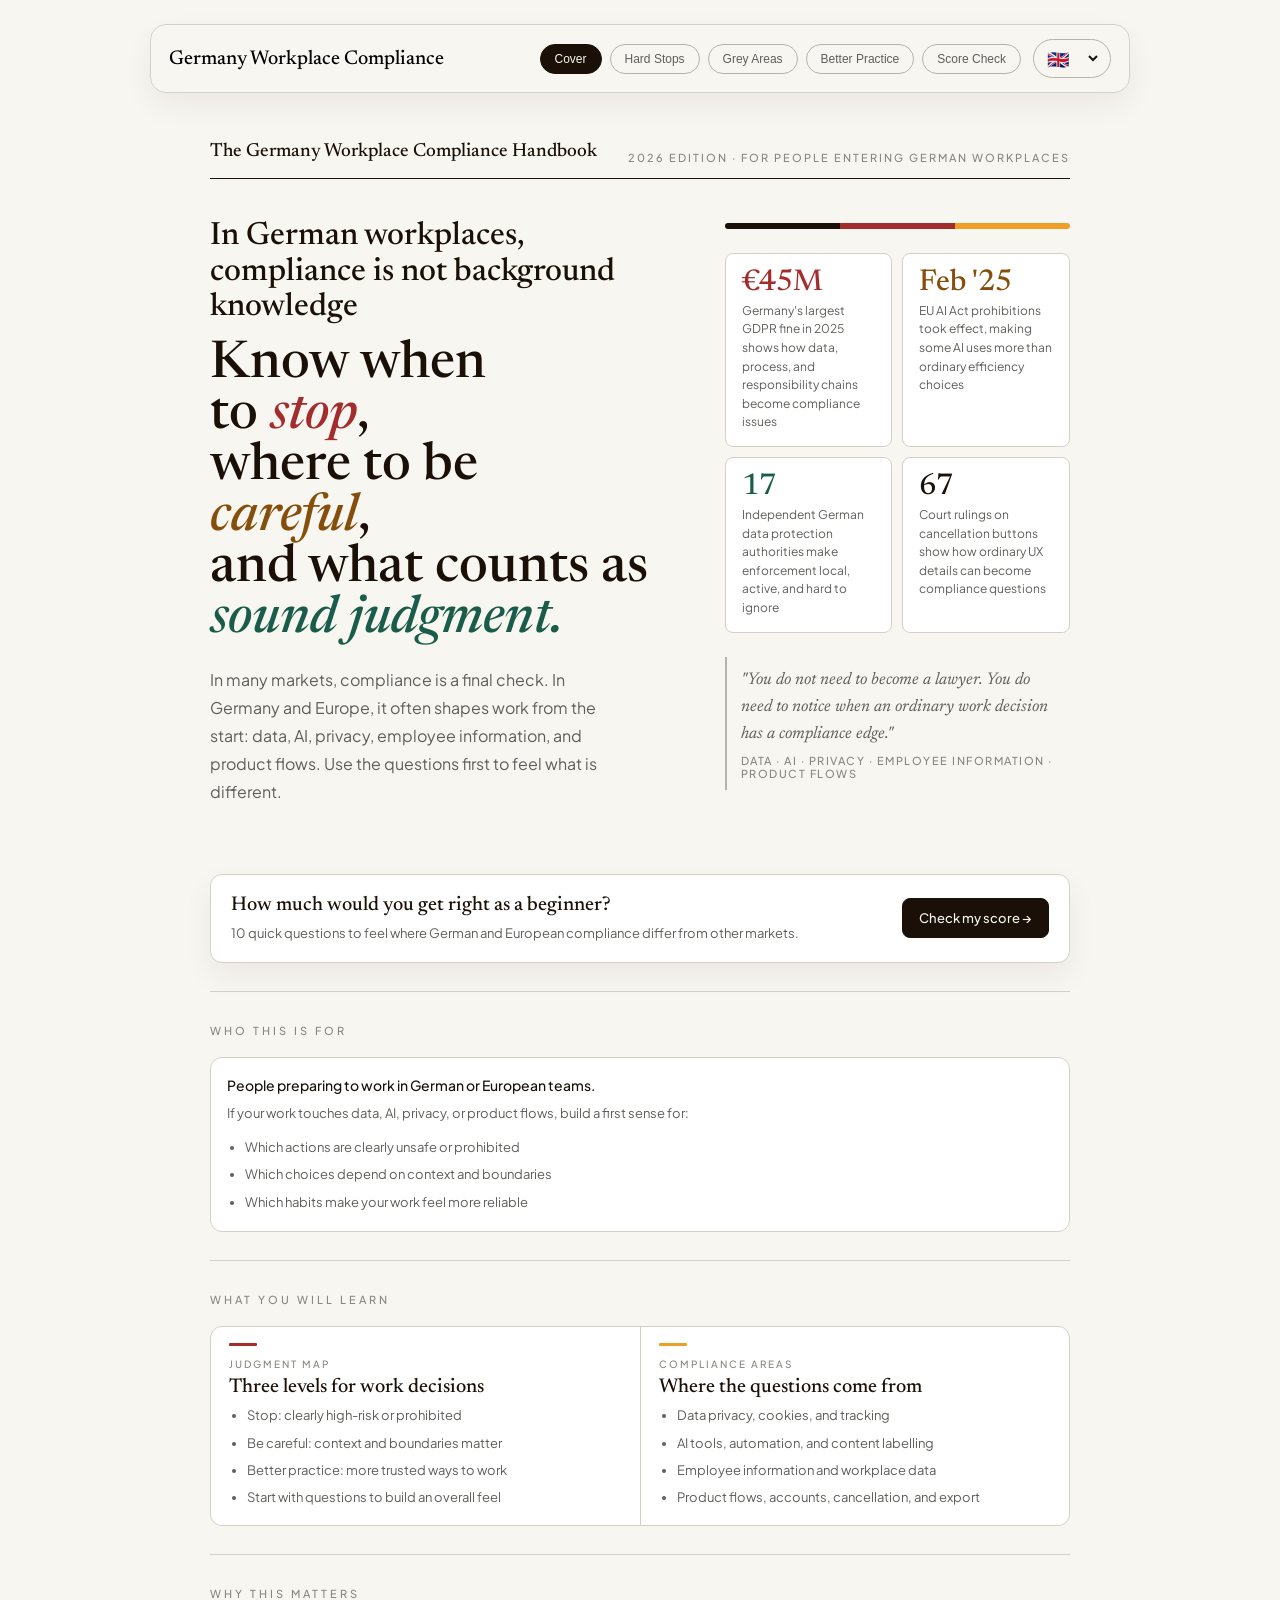
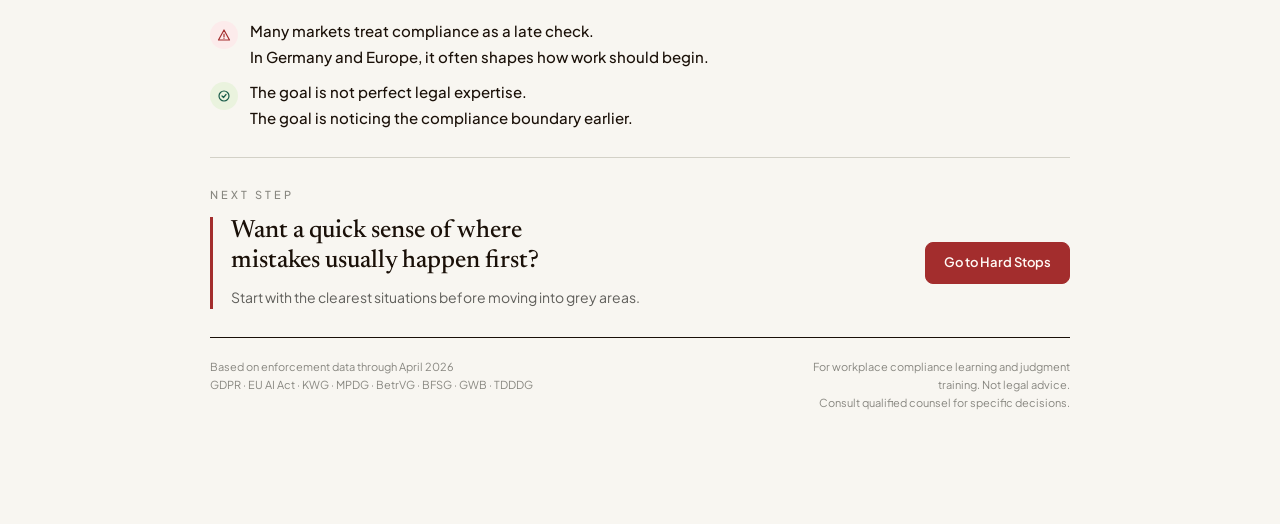
==== index.html @ 99f66b8a "Prepare static site for Vercel deployment" ====
<!DOCTYPE html>
<html lang="en">
<head>
  <meta charset="UTF-8">
  <meta name="viewport" content="width=device-width, initial-scale=1.0">
  <title>Germany Workplace Compliance Handbook</title>
  <link rel="stylesheet" href="styles.css">
</head>
<body>
  <div class="product-shell page-product" data-book>
    <header class="product-nav">
      <div class="product-nav-inner">
        <button class="product-brand" type="button" data-book-jump="cover" data-i18n="brand">Germany Workplace Compliance</button>
        <div class="product-nav-actions">
          <nav class="product-links" aria-label="Handbook sections" data-i18n-aria-label="navAria">
            <button class="product-link is-active" type="button" data-book-jump="cover" data-i18n="nav.cover">Cover</button>
            <button class="product-link" type="button" data-book-jump="red" data-i18n="nav.red">Hard Stops</button>
            <button class="product-link" type="button" data-book-jump="orange" data-i18n="nav.orange">Grey Areas</button>
            <button class="product-link" type="button" data-book-jump="green" data-i18n="nav.green">Better Practice</button>
            <button class="product-link" type="button" data-book-jump="quiz" data-i18n="nav.quiz">Score Check</button>
          </nav>
          <label class="language-picker" aria-label="Language" data-i18n-aria-label="languageAria">
            <select class="language-select" data-language-select aria-label="Language" data-i18n-aria-label="languageAria">
              <option value="en">🇬🇧</option>
              <option value="zh">🇨🇳</option>
            </select>
          </label>
        </div>
      </div>
    </header>

    <div class="book-frame">
      <main class="book-viewport">
        <section id="cover" class="product-section book-page is-active" data-book-page="cover" data-book-title="Cover" data-book-title-key="nav.cover" data-book-index="1">
          <div class="cover">

  <div class="masthead">
    <div class="masthead-title">The Germany Workplace Compliance Handbook</div>
    <div class="masthead-meta">2026 Edition · For People Entering German Workplaces</div>
  </div>

  <div class="hero-block">
    <div class="hero-left">
      <h1 class="cover-title">In German workplaces, compliance is not background knowledge</h1>
      <h2 class="hero-headline">
        Know when<br>
        to <em>stop</em>,<br>
        where to be<br>
        <em class="orange-em">careful</em>,<br>
        and what counts as<br>
        <span class="green-em">sound judgment.</span>
      </h2>
      <div class="hero-deck">
        In many markets, compliance is a final check. In Germany and Europe, it often shapes work from the start: data, AI, privacy, employee information, and product flows. Use the questions first to feel what is different.
      </div>
    </div>

    <div class="hero-right">
      <div class="flag-strip">
        <div class="flag-black"></div>
        <div class="flag-red"></div>
        <div class="flag-gold"></div>
      </div>

      <div class="stat-grid">
        <div class="stat-box">
          <div class="stat-n red">€45M</div>
          <div class="stat-desc">Germany's largest GDPR fine in 2025 shows how data, process, and responsibility chains become compliance issues</div>
        </div>
        <div class="stat-box">
          <div class="stat-n amber">Feb '25</div>
          <div class="stat-desc">EU AI Act prohibitions took effect, making some AI uses more than ordinary efficiency choices</div>
        </div>
        <div class="stat-box">
          <div class="stat-n green">17</div>
          <div class="stat-desc">Independent German data protection authorities make enforcement local, active, and hard to ignore</div>
        </div>
        <div class="stat-box">
          <div class="stat-n dark">67</div>
          <div class="stat-desc">Court rulings on cancellation buttons show how ordinary UX details can become compliance questions</div>
        </div>
      </div>

      <div class="quote-block">
        <div class="quote-text">"You do not need to become a lawyer. You do need to notice when an ordinary work decision has a compliance edge."</div>
        <div class="quote-attr">Data · AI · privacy · employee information · product flows</div>
      </div>
    </div>
  </div>

  <div class="pretest-section">
    <div class="pretest-card">
      <div class="pretest-copy">
        <div class="pretest-title">How much would you get right as a beginner?</div>
        <div class="pretest-sub">10 quick questions to feel where German and European compliance differ from other markets.</div>
      </div>
      <button class="pretest-button" type="button" data-pretest-open>Check my score →</button>
    </div>
  </div>

  <div class="for-you-section">
    <div class="section-label">Who this is for</div>
    <div class="persona-grid compact-single">
      <div class="persona-card">
        <div class="persona-role">People preparing to work in German or European teams.</div>
        <div class="persona-pain">If your work touches data, AI, privacy, or product flows, build a first sense for:</div>
        <ul class="compact-list">
          <li>Which actions are clearly unsafe or prohibited</li>
          <li>Which choices depend on context and boundaries</li>
          <li>Which habits make your work feel more reliable</li>
        </ul>
      </div>
    </div>
  </div>

  <div class="contents-section">
    <div class="section-label">What you will learn</div>
    <div class="contents-grid compact-two">

      <div class="contents-item">
        <div class="contents-line-top line-red"></div>
        <div class="contents-chapter">Judgment map</div>
        <div class="contents-name">Three levels for work decisions</div>
        <div class="contents-desc">
          <ul class="compact-list">
            <li>Stop: clearly high-risk or prohibited</li>
            <li>Be careful: context and boundaries matter</li>
            <li>Better practice: more trusted ways to work</li>
            <li>Start with questions to build an overall feel</li>
          </ul>
        </div>
      </div>

      <div class="contents-item">
        <div class="contents-line-top line-amber"></div>
        <div class="contents-chapter">Compliance areas</div>
        <div class="contents-name">Where the questions come from</div>
        <div class="contents-desc">
          <ul class="compact-list">
            <li>Data privacy, cookies, and tracking</li>
            <li>AI tools, automation, and content labelling</li>
            <li>Employee information and workplace data</li>
            <li>Product flows, accounts, cancellation, and export</li>
          </ul>
        </div>
      </div>

    </div>
  </div>

  <div class="why-section compact-why">
    <div class="why-left">
      <div class="section-label">Why this matters</div>
      <div class="why-list">

        <div class="why-item">
          <div class="why-icon icon-warn">
            <svg width="14" height="14" viewBox="0 0 14 14" fill="none"><path d="M7 2L12.5 12H1.5L7 2Z" stroke="#A32D2D" stroke-width="1.2" stroke-linejoin="round" fill="none"/><line x1="7" y1="6" x2="7" y2="9" stroke="#A32D2D" stroke-width="1.2" stroke-linecap="round"/><circle cx="7" cy="10.5" r="0.6" fill="#A32D2D"/></svg>
          </div>
          <div class="why-item-text">
            <div class="why-item-title">Many markets treat compliance as a late check.</div>
            <div class="why-item-desc">In Germany and Europe, it often shapes how work should begin.</div>
          </div>
        </div>

        <div class="why-item">
          <div class="why-icon icon-go">
            <svg width="14" height="14" viewBox="0 0 14 14" fill="none"><circle cx="7" cy="7" r="5" stroke="#1A5C4A" stroke-width="1.2" fill="none"/><path d="M5 7L6.5 8.5L9 5.5" stroke="#1A5C4A" stroke-width="1.2" stroke-linecap="round" stroke-linejoin="round"/></svg>
          </div>
          <div class="why-item-text">
            <div class="why-item-title">The goal is not perfect legal expertise.</div>
            <div class="why-item-desc">The goal is noticing the compliance boundary earlier.</div>
          </div>
        </div>

      </div>
    </div>
  </div>

  <div class="journey-next-section journey-next-red" data-journey-next="cover" aria-labelledby="cover-next-title">
    <div class="journey-next-label" data-localized-copy="cover.next.label">Next step</div>
    <div class="journey-next-main">
      <div class="journey-next-copy">
        <div class="journey-next-title" id="cover-next-title" data-localized-copy="cover.next.title">Want a quick sense of where mistakes usually happen first?</div>
        <div class="journey-next-support" data-localized-copy="cover.next.support">Start with the clearest situations before moving into grey areas.</div>
      </div>
      <button class="journey-next-button" type="button" data-book-jump="red" data-localized-copy="cover.next.button">Go to Hard Stops</button>
    </div>
  </div>

  <div class="footer-bar">
    <div class="footer-left">
      Based on enforcement data through April 2026<br>
      GDPR · EU AI Act · KWG · MPDG · BetrVG · BFSG · GWB · TDDDG
    </div>
    <div class="footer-disclaimer">
      For reference only. Not legal advice.<br>Consult qualified counsel for specific decisions.
    </div>
  </div>

  <div class="pretest-modal" data-pretest-modal hidden aria-hidden="true">
    <div class="pretest-modal-backdrop" data-pretest-close></div>
    <div class="pretest-dialog" role="dialog" aria-modal="true" aria-label="German workplace compliance score check">
      <button class="pretest-close" type="button" data-pretest-close aria-label="Close pretest">×</button>
      <iframe class="pretest-frame" data-pretest-frame data-src="pretest.html" title="German workplace compliance score check"></iframe>
    </div>
  </div>

</div>
        </section>

        <section id="red" class="product-section book-page" data-book-page="red" data-book-title="Hard Stops" data-book-title-key="nav.red" data-book-index="2">
          <div class="section-kicker" data-i18n="chapter.1">Chapter 1</div>
          <div data-localized-content="en">
            <div class="handbook chapter-handbook" data-tabs data-chapter="red">
  <div class="hero">
    <div class="hero-copy">
      <div class="hero-label">Germany · Workplace Compliance · Hard Stops 2026</div>
      <div class="hero-title">Hard stops you should<br><em>recognize at work</em></div>
      <div class="hero-sub">Clear prohibitions and high-risk blockers. A normal work or product decision can trigger fines, injunctions, criminal liability, or immediate review. The goal is to recognize the boundary early.</div>
    </div>
  </div>

  <div class="nav-pills">
    <div class="pill active" role="button" tabindex="0" data-tab-button="data">Data & privacy</div>
    <div class="pill" role="button" tabindex="0" data-tab-button="ai">AI prohibitions</div>
    <div class="pill" role="button" tabindex="0" data-tab-button="fin">Financial services</div>
    <div class="pill" role="button" tabindex="0" data-tab-button="med">Medical & health</div>
    <div class="pill" role="button" tabindex="0" data-tab-button="labor">Labor & HR</div>
    <div class="pill" role="button" tabindex="0" data-tab-button="consumer">Consumer protection</div>
  </div>

  <!-- DATA -->
  <div class="section visible" data-tab-panel="data">
    <div class="section-intro">
      Germany has <strong>17 independent data protection authorities</strong> — the most aggressive enforcement landscape in Europe. The combination of GDPR, BDSG, and TDDDG creates overlapping obligations where a single product decision can trigger simultaneous violations. German DPAs issued <strong>€46.9M in fines in 2025 alone</strong>, led by a €45M penalty against Vodafone.
    </div>
    <div class="cards">

      <div class="card" onclick="toggleCard(this)">
        <div class="card-header">
          <div class="card-left">
            <div class="card-number">RED LINE 01</div>
            <div class="card-title">Processing personal data without a valid legal basis</div>
          </div>
          <div class="card-tag tag-data">Data & Privacy</div>
          <svg class="chevron" viewBox="0 0 16 16" fill="none"><path d="M4 6l4 4 4-4" stroke="currentColor" stroke-width="1.5" stroke-linecap="round"/></svg>
        </div>
        <div class="card-body">
          <div class="what-block">
            <div class="what-title">What is prohibited</div>
            <div class="what-text">Collecting, storing, or using personal data without one of the six GDPR legal bases: consent, contract, legal obligation, vital interests, public task, or legitimate interest. <strong>Advertising profiling cannot rely on "legitimate interest"</strong> — German DPAs consistently reject this. Hannoversche Volksbank was fined €900K for exactly this: using customer data for digital affinity scoring under a "legitimate interest" claim.</div>
          </div>
          <div class="law-ref">
            <span class="law-tag">GDPR Art. 5/6</span>
            <span class="law-tag">BDSG §42</span>
            <span class="law-tag">GDPR Art. 9 (sensitive data)</span>
          </div>
          <div class="penalty-row">
            <div class="penalty-box">
              <div class="penalty-label">Administrative fine</div>
              <div class="penalty-val">€20M</div>
              <div class="penalty-sub">or 4% of global annual revenue — whichever is higher</div>
            </div>
            <div class="penalty-box">
              <div class="penalty-label">Criminal liability</div>
              <div class="penalty-val">3 years</div>
              <div class="penalty-sub">imprisonment for wilful commercial-scale violations (BDSG §42)</div>
            </div>
          </div>
          <div class="who-block">
            <div class="who-title">Who must pay attention</div>
            <div class="who-tags">
              <span class="who-tag">All product types</span>
              <span class="who-tag">Analytics teams</span>
              <span class="who-tag">Growth/marketing</span>
              <span class="who-tag">AI/ML training pipelines</span>
            </div>
          </div>
          <div class="case-block">
            <div class="case-co">Vodafone GmbH · 2025 · €45M</div>
            <div class="case-text">BfDI fined Vodafone Germany's largest-ever GDPR penalty. <strong>€30M</strong> for authentication flaws in the MeinVodafone portal allowing unauthorized eSIM access. <strong>€15M</strong> for failing to supervise data processors (partner stores) who created fraudulent contracts. Lesson: the controller is responsible for the entire chain.</div>
          </div>
          <div class="case-block">
            <div class="case-co">Deutsche Wohnen SE · Berlin DPA · €14.4M</div>
            <div class="case-text">Housing company fined for storing tenant personal data in an archiving system that couldn't delete outdated records. <strong>Inability to delete = GDPR violation.</strong> ECJ in C-807/21 confirmed fines can be based on group-wide global revenue — dramatically raising the ceiling.</div>
          </div>
        </div>
      </div>

      <div class="card" onclick="toggleCard(this)">
        <div class="card-header">
          <div class="card-left">
            <div class="card-number">RED LINE 02</div>
            <div class="card-title">Placing non-essential cookies or trackers without prior opt-in consent</div>
          </div>
          <div class="card-tag tag-data">Data & Privacy</div>
          <svg class="chevron" viewBox="0 0 16 16" fill="none"><path d="M4 6l4 4 4-4" stroke="currentColor" stroke-width="1.5" stroke-linecap="round"/></svg>
        </div>
        <div class="card-body">
          <div class="what-block">
            <div class="what-title">What is prohibited</div>
            <div class="what-text">Loading analytics, advertising, or tracking scripts <strong>before</strong> the user gives explicit opt-in consent. This includes Google Tag Manager itself — the VG Hannover ruled in March 2025 that GTM loading before consent violates TDDDG §25. A "Reject all" button must be <strong>equally prominent</strong> as "Accept all." Pre-ticked boxes and asymmetric button design are illegal.</div>
          </div>
          <div class="law-ref">
            <span class="law-tag">TDDDG §25</span>
            <span class="law-tag">GDPR Art. 6/7</span>
            <span class="law-tag">BGH Planet49 (2020)</span>
            <span class="law-tag">VG Hannover (2025)</span>
          </div>
          <div class="penalty-row">
            <div class="penalty-box">
              <div class="penalty-label">TDDDG fine</div>
              <div class="penalty-val">€300K</div>
              <div class="penalty-sub">per violation, stacked with GDPR fines</div>
            </div>
            <div class="penalty-box">
              <div class="penalty-label">GDPR stacked</div>
              <div class="penalty-val">€20M+</div>
              <div class="penalty-sub">or 4% revenue if data transferred without consent</div>
            </div>
          </div>
          <div class="who-block">
            <div class="who-title">Who must pay attention</div>
            <div class="who-tags">
              <span class="who-tag">All consumer-facing products</span>
              <span class="who-tag">Marketing engineers</span>
              <span class="who-tag">Product analytics</span>
              <span class="who-tag">B2B SaaS with public marketing sites</span>
            </div>
          </div>
          <div class="case-block">
            <div class="case-co">VG Hannover ruling · March 2025</div>
            <div class="case-text">German administrative court ruled that <strong>Google Tag Manager itself requires explicit user consent</strong> before loading — because loading GTM contacts Google's servers and transmits IP address and device data. Affects any site using GTM without a compliant CMP firing it post-consent only.</div>
          </div>
        </div>
      </div>

      <div class="card" onclick="toggleCard(this)">
        <div class="card-header">
          <div class="card-left">
            <div class="card-number">RED LINE 03</div>
            <div class="card-title">Transferring data to third countries without adequate safeguards</div>
          </div>
          <div class="card-tag tag-data">Data & Privacy</div>
          <svg class="chevron" viewBox="0 0 16 16" fill="none"><path d="M4 6l4 4 4-4" stroke="currentColor" stroke-width="1.5" stroke-linecap="round"/></svg>
        </div>
        <div class="card-body">
          <div class="what-block">
            <div class="what-title">What is prohibited</div>
            <div class="what-text">Transferring personal data outside the EEA without a valid transfer mechanism. Since Trump's 2025 executive actions weakened PCLOB oversight, the EU-US Data Privacy Framework faces <strong>active CJEU challenge</strong>. German DPAs have already recommended "exit strategies" from US cloud dependency. Transfers to China, India, and other non-adequacy countries require SCCs plus a Transfer Impact Assessment.</div>
          </div>
          <div class="law-ref">
            <span class="law-tag">GDPR Art. 44–49</span>
            <span class="law-tag">BDSG §42</span>
            <span class="law-tag">EU-US DPF (contested)</span>
          </div>
          <div class="penalty-row">
            <div class="penalty-box">
              <div class="penalty-label">Administrative fine</div>
              <div class="penalty-val">€20M</div>
              <div class="penalty-sub">or 4% global revenue</div>
            </div>
            <div class="penalty-box">
              <div class="penalty-label">Criminal exposure</div>
              <div class="penalty-val">3 years</div>
              <div class="penalty-sub">imprisonment for wilful illegal transfer (BDSG §42)</div>
            </div>
          </div>
          <div class="who-block">
            <div class="who-title">Who must pay attention</div>
            <div class="who-tags">
              <span class="who-tag">B2B SaaS on US cloud</span>
              <span class="who-tag">HR tech (employee data to US)</span>
              <span class="who-tag">Analytics using US vendors</span>
              <span class="who-tag">AI products with US model providers</span>
            </div>
          </div>
          <div class="case-block">
            <div class="case-co">Meta / Facebook Ireland · €1.2B (Ireland DPA, 2023)</div>
            <div class="case-text">Largest GDPR fine ever for <strong>systematic transfer of EU user data to US servers</strong> without adequate safeguards post-Schrems II. German DPAs have been the most aggressive in challenging data transfers and can act independently. The DPF that replaced Privacy Shield now faces CJEU challenge.</div>
          </div>
        </div>
      </div>

    </div>
  </div>

  <!-- AI -->
  <div class="section" data-tab-panel="ai">
    <div class="section-intro">
      The EU AI Act's <strong>absolute prohibitions (Art. 5) took effect 2 February 2025</strong>. Maximum fine: €35M or 7% of global annual revenue. These are not compliance requirements — they are criminal-code-level prohibitions where <strong>the practice itself is banned</strong>, not merely subject to conditions.
    </div>
    <div class="cards">

      <div class="card" onclick="toggleCard(this)">
        <div class="card-header">
          <div class="card-left">
            <div class="card-number">RED LINE 04</div>
            <div class="card-title">AI emotion recognition in workplaces or educational institutions</div>
          </div>
          <div class="card-tag tag-ai">EU AI Act</div>
          <svg class="chevron" viewBox="0 0 16 16" fill="none"><path d="M4 6l4 4 4-4" stroke="currentColor" stroke-width="1.5" stroke-linecap="round"/></svg>
        </div>
        <div class="card-body">
          <div class="what-block">
            <div class="what-title">What is prohibited</div>
            <div class="what-text">Any AI system that infers the emotional states of employees or students via cameras, voice analysis, biometric signals, or physiological data — regardless of stated purpose. Banned applications include: call centre stress-tracking tools, recruitment video interview emotion scoring, student attention inference from webcam feeds, online proctoring emotional flagging, and HR dashboards aggregating "mood signals." <strong>The narrow exception is genuine medical or safety-critical use only.</strong></div>
          </div>
          <div class="law-ref">
            <span class="law-tag">EU AI Act Art. 5(1)(f)</span>
            <span class="law-tag">In force: 2 Feb 2025</span>
          </div>
          <div class="penalty-row">
            <div class="penalty-box">
              <div class="penalty-label">Maximum fine</div>
              <div class="penalty-val">€35M</div>
              <div class="penalty-sub">or 7% of global annual turnover</div>
            </div>
            <div class="penalty-box">
              <div class="penalty-label">Enforcement body</div>
              <div class="penalty-val">BNetzA</div>
              <div class="penalty-sub">Bundesnetzagentur — Germany's designated AI market regulator</div>
            </div>
          </div>
          <div class="who-block">
            <div class="who-title">Who must pay attention</div>
            <div class="who-tags">
              <span class="who-tag">HR tech / recruitment AI</span>
              <span class="who-tag">EdTech / online proctoring</span>
              <span class="who-tag">Call centre software</span>
              <span class="who-tag">Workforce analytics</span>
              <span class="who-tag">Employee wellbeing apps</span>
            </div>
          </div>
          <div class="case-block">
            <div class="case-co">HireVue · ongoing regulatory scrutiny</div>
            <div class="case-text">HireVue's video interview AI analysed facial expressions, tone of voice, and word choice to score candidates. The company removed facial analysis in 2021 under regulatory pressure. <strong>Under EU AI Act Art. 5(1)(f), the facial/voice emotion scoring component would be an absolute prohibition in EU deployments</strong> — not a feature requiring additional safeguards, but a feature that cannot exist.</div>
          </div>
        </div>
      </div>

      <div class="card" onclick="toggleCard(this)">
        <div class="card-header">
          <div class="card-left">
            <div class="card-number">RED LINE 05</div>
            <div class="card-title">AI social scoring systems — rating people based on behaviour or personal characteristics</div>
          </div>
          <div class="card-tag tag-ai">EU AI Act</div>
          <svg class="chevron" viewBox="0 0 16 16" fill="none"><path d="M4 6l4 4 4-4" stroke="currentColor" stroke-width="1.5" stroke-linecap="round"/></svg>
        </div>
        <div class="card-body">
          <div class="what-block">
            <div class="what-title">What is prohibited</div>
            <div class="what-text">AI systems that evaluate or classify individuals based on social behaviour or personal characteristics and use that classification to cause detrimental treatment in <strong>unrelated contexts</strong>, or treatment disproportionate to the original behaviour. Prohibited examples: a rental platform assigning a "trust score" from social media activity to deny housing; an employer rating "cultural fit" from online behaviour history; a credit product using personality trait inference. <strong>Applies to both public and private entities.</strong></div>
          </div>
          <div class="law-ref">
            <span class="law-tag">EU AI Act Art. 5(1)(c)</span>
            <span class="law-tag">GDPR Art. 22</span>
            <span class="law-tag">In force: 2 Feb 2025</span>
          </div>
          <div class="penalty-row">
            <div class="penalty-box">
              <div class="penalty-label">Maximum fine</div>
              <div class="penalty-val">€35M</div>
              <div class="penalty-sub">or 7% of global annual turnover</div>
            </div>
            <div class="penalty-box">
              <div class="penalty-label">Additional exposure</div>
              <div class="penalty-val">€20M</div>
              <div class="penalty-sub">GDPR Art. 22 automated decision-making stacked on top</div>
            </div>
          </div>
          <div class="who-block">
            <div class="who-title">Who must pay attention</div>
            <div class="who-tags">
              <span class="who-tag">Marketplace platforms</span>
              <span class="who-tag">Credit scoring AI</span>
              <span class="who-tag">Tenant screening</span>
              <span class="who-tag">Insurance underwriting AI</span>
              <span class="who-tag">Platform reputation systems</span>
            </div>
          </div>
          <div class="case-block">
            <div class="case-co">SCHUFA Holding · CJEU C-634/21 · December 2023</div>
            <div class="case-text">Landmark ruling: SCHUFA's automated credit scores constitute "automated individual decision-making" under GDPR Art. 22 — even though the bank makes the final lending decision — because the score is "determinative in practice." Combined with AI Act Art. 5(1)(c), <strong>any scoring system that classifies people and influences consequential decisions is now under dual-regulation scrutiny.</strong></div>
          </div>
        </div>
      </div>

      <div class="card" onclick="toggleCard(this)">
        <div class="card-header">
          <div class="card-left">
            <div class="card-number">RED LINE 06</div>
            <div class="card-title">Scraping faces from the internet to build biometric databases</div>
          </div>
          <div class="card-tag tag-ai">EU AI Act</div>
          <svg class="chevron" viewBox="0 0 16 16" fill="none"><path d="M4 6l4 4 4-4" stroke="currentColor" stroke-width="1.5" stroke-linecap="round"/></svg>
        </div>
        <div class="card-body">
          <div class="what-block">
            <div class="what-title">What is prohibited</div>
            <div class="what-text">Creating or expanding facial recognition databases by indiscriminately scraping facial images from the internet or CCTV footage. This is Clearview AI's core business model — and it is an absolute prohibition under EU AI Act Art. 5(1)(e). Also prohibited: real-time remote biometric identification in public spaces for law enforcement (Art. 5(1)(h)), except in narrowly defined emergencies with prior judicial authorisation.</div>
          </div>
          <div class="law-ref">
            <span class="law-tag">EU AI Act Art. 5(1)(e)</span>
            <span class="law-tag">EU AI Act Art. 5(1)(h)</span>
            <span class="law-tag">GDPR Art. 9 (biometric data)</span>
          </div>
          <div class="penalty-row">
            <div class="penalty-box">
              <div class="penalty-label">Maximum fine</div>
              <div class="penalty-val">€35M</div>
              <div class="penalty-sub">or 7% global revenue</div>
            </div>
            <div class="penalty-box">
              <div class="penalty-label">Clearview precedent</div>
              <div class="penalty-val">~€100M</div>
              <div class="penalty-sub">cumulative EU fines before AI Act — now the floor, not ceiling</div>
            </div>
          </div>
          <div class="who-block">
            <div class="who-title">Who must pay attention</div>
            <div class="who-tags">
              <span class="who-tag">Facial recognition providers</span>
              <span class="who-tag">Security/surveillance software</span>
              <span class="who-tag">AI training data companies</span>
              <span class="who-tag">Computer vision products</span>
            </div>
          </div>
          <div class="case-block">
            <div class="case-co">Clearview AI · Dutch DPA · €30.5M (2024) + ongoing</div>
            <div class="case-text">Dutch DPA fined Clearview €30.5M plus €5.1M for continued violations, French CNIL €20M, Italian Garante €20M — all before the AI Act took effect. <strong>Post-February 2025, Clearview's business model is not merely heavily fined but absolutely prohibited under EU law.</strong> Dutch DPA explored holding executives personally liable when the company refused to pay.</div>
          </div>
        </div>
      </div>

    </div>
  </div>

  <!-- FINANCIAL -->
  <div class="section" data-tab-panel="fin">
    <div class="section-intro">
      BaFin is one of the most aggressive financial regulators in Europe. Operating financial services without a licence is not a civil matter in Germany — <strong>it is a criminal offence carrying up to 5 years imprisonment</strong>. In 2025 alone, BaFin issued its largest-ever AML fine (€45M against J.P. Morgan SE) and banned a crypto product within weeks of launch.
    </div>
    <div class="cards">

      <div class="card" onclick="toggleCard(this)">
        <div class="card-header">
          <div class="card-left">
            <div class="card-number">RED LINE 07</div>
            <div class="card-title">Embedding payment or lending features without a BaFin licence</div>
          </div>
          <div class="card-tag tag-fin">Financial Services</div>
          <svg class="chevron" viewBox="0 0 16 16" fill="none"><path d="M4 6l4 4 4-4" stroke="currentColor" stroke-width="1.5" stroke-linecap="round"/></svg>
        </div>
        <div class="card-body">
          <div class="what-block">
            <div class="what-title">What is prohibited</div>
            <div class="what-text">Operating payment services, deposit-taking, credit provision, investment advice, or crypto-asset services in Germany without the appropriate BaFin authorisation. <strong>BaFin applies substance-over-form</strong>: even if you call your product a "marketplace tool" or "financial wellness feature," if it moves money, holds deposits, or provides credit decisions, a licence is required. Embedding a licensed partner's product does not automatically exempt you — BaFin assesses who controls the customer relationship.</div>
          </div>
          <div class="law-ref">
            <span class="law-tag">KWG §32 / §54</span>
            <span class="law-tag">ZAG §10 / §63</span>
            <span class="law-tag">MiCA (from Dec 2024)</span>
            <span class="law-tag">KWG §54a (CEO liability)</span>
          </div>
          <div class="penalty-row">
            <div class="penalty-box">
              <div class="penalty-label">Criminal sentence</div>
              <div class="penalty-val">5 years</div>
              <div class="penalty-sub">imprisonment for wilful unlicensed operation (KWG §54)</div>
            </div>
            <div class="penalty-box">
              <div class="penalty-label">CEO personal liability</div>
              <div class="penalty-val">5 years</div>
              <div class="penalty-sub">if CEO ignores BaFin remediation order causing systemic risk (KWG §54a)</div>
            </div>
          </div>
          <div class="who-block">
            <div class="who-title">Who must pay attention</div>
            <div class="who-tags">
              <span class="who-tag">Fintech founders</span>
              <span class="who-tag">Embedded finance products</span>
              <span class="who-tag">BNPL features</span>
              <span class="who-tag">Crypto/DeFi interfaces</span>
              <span class="who-tag">Robo-advisors</span>
            </div>
          </div>
          <div class="case-block">
            <div class="case-co">N26 Bank · BaFin · 2021–2025 (ongoing)</div>
            <div class="case-text">Berlin neobank fined €4.25M in 2021, then €9.2M in 2024 for systematic late suspicious transaction reporting. BaFin imposed a <strong>50,000 new customers/month growth cap</strong> for years (vs prior 170,000/month), a special monitor, and in 2025 additional capital requirements. Both co-founders resigned. Total operational cost of AML non-compliance: hundreds of millions in lost growth.</div>
          </div>
          <div class="case-block">
            <div class="case-co">J.P. Morgan SE · BaFin · €45M · November 2025</div>
            <div class="case-text">BaFin's largest-ever AML penalty. J.P. Morgan's Frankfurt subsidiary systematically failed to file suspicious transaction reports during a 12-month period. BaFin classified it as <strong>"organisational failure, not isolated incidents."</strong> Even the world's largest bank faces the full force of German financial regulation.</div>
          </div>
        </div>
      </div>

    </div>
  </div>

  <!-- MEDICAL -->
  <div class="section" data-tab-panel="med">
    <div class="section-intro">
      Germany has the world's most advanced digital health framework — and the world's strictest software-as-medical-device enforcement. <strong>A single word in your marketing copy can reclassify your app as a medical device overnight.</strong> The criminal penalties under MPDG §92 reach 10 years imprisonment for commercial violations endangering public health.
    </div>
    <div class="cards">

      <div class="card" onclick="toggleCard(this)">
        <div class="card-header">
          <div class="card-left">
            <div class="card-number">RED LINE 08</div>
            <div class="card-title">Marketing software as "diagnostic" or "therapeutic" without CE certification</div>
          </div>
          <div class="card-tag tag-med">Medical & Health</div>
          <svg class="chevron" viewBox="0 0 16 16" fill="none"><path d="M4 6l4 4 4-4" stroke="currentColor" stroke-width="1.5" stroke-linecap="round"/></svg>
        </div>
        <div class="card-body">
          <div class="what-block">
            <div class="what-title">What is prohibited</div>
            <div class="what-text">Placing software on the German market that <strong>claims to diagnose, monitor, predict, treat, or alleviate medical conditions</strong> without CE marking as a medical device (minimum Class IIa under MDR Rule 11). The trigger is the <em>intended purpose</em> communicated to users — a single marketing claim like "helps manage your diabetes" or "detects early signs of depression" reclassifies the app. Landing page copy, app store descriptions, and customer support scripts all count as "intended purpose" evidence.</div>
          </div>
          <div class="law-ref">
            <span class="law-tag">MDR Art. 20 / Rule 11</span>
            <span class="law-tag">MPDG §92</span>
            <span class="law-tag">MPDG §94</span>
          </div>
          <div class="penalty-row">
            <div class="penalty-box">
              <div class="penalty-label">Criminal sentence</div>
              <div class="penalty-val">3–10 years</div>
              <div class="penalty-sub">3yr standard · up to 10yr if commercial & endangers public health (MPDG §92 Verbrechen)</div>
            </div>
            <div class="penalty-box">
              <div class="penalty-label">Administrative fine</div>
              <div class="penalty-val">€30K</div>
              <div class="penalty-sub">per incident under MPDG §94, plus mandatory product recall</div>
            </div>
          </div>
          <div class="who-block">
            <div class="who-title">Who must pay attention</div>
            <div class="who-tags">
              <span class="who-tag">Health app founders</span>
              <span class="who-tag">Mental health tech</span>
              <span class="who-tag">Diagnostic AI products</span>
              <span class="who-tag">Wearable software</span>
              <span class="who-tag">Telehealth platforms</span>
            </div>
          </div>
          <div class="case-block">
            <div class="case-co">Ada Health · navigated correctly</div>
            <div class="case-text">Ada Health obtained CE Class IIa medical device certification for its clinical-facing product while keeping its consumer app explicitly positioned as a "health guide, not a diagnostic tool." <strong>The dual product strategy — regulated clinical tool + non-medical consumer app — is the correct structural response</strong> to Germany's strict intended-purpose doctrine. Companies that blur this line face enforcement action.</div>
          </div>
        </div>
      </div>

    </div>
  </div>

  <!-- LABOR -->
  <div class="section" data-tab-panel="labor">
    <div class="section-intro">
      Germany's works council system (Betriebsrat) gives employee representatives <strong>mandatory co-determination rights over any technology that can monitor employee behaviour</strong>. Deploying a tool without Betriebsrat consent doesn't just risk fines — the measure is <strong>automatically legally void</strong>. This applies even if monitoring isn't the tool's primary purpose.
    </div>
    <div class="cards">

      <div class="card" onclick="toggleCard(this)">
        <div class="card-header">
          <div class="card-left">
            <div class="card-number">RED LINE 09</div>
            <div class="card-title">Deploying employee monitoring tools without Betriebsrat written consent</div>
          </div>
          <div class="card-tag tag-labor">Labor & HR</div>
          <svg class="chevron" viewBox="0 0 16 16" fill="none"><path d="M4 6l4 4 4-4" stroke="currentColor" stroke-width="1.5" stroke-linecap="round"/></svg>
        </div>
        <div class="card-body">
          <div class="what-block">
            <div class="what-title">What is prohibited</div>
            <div class="what-text">Using any technical system that is <strong>objectively capable</strong> of monitoring employee behaviour or performance without prior Betriebsrat agreement (Betriebsvereinbarung). The BAG's 1975 "objective suitability" standard applies: <strong>actual monitoring intent is irrelevant</strong> — if the tool can monitor, consent is required. This covers: productivity tracking software, login/logout logging, email metadata analysis, GPS in company vehicles, Microsoft Viva Insights, AI-assisted performance dashboards, and ERP systems with detailed activity logs. BetrVG §95(2a) explicitly extends this to AI used for personnel selection criteria.</div>
          </div>
          <div class="law-ref">
            <span class="law-tag">BetrVG §87(1) Nr. 6</span>
            <span class="law-tag">BetrVG §95(2a)</span>
            <span class="law-tag">BDSG §26</span>
            <span class="law-tag">GDPR Art. 88</span>
          </div>
          <div class="penalty-row">
            <div class="penalty-box">
              <div class="penalty-label">Legal consequence</div>
              <div class="penalty-val">Void</div>
              <div class="penalty-sub">Deployment automatically legally void — injunction available to Betriebsrat immediately</div>
            </div>
            <div class="penalty-box">
              <div class="penalty-label">Criminal exposure</div>
              <div class="penalty-val">3 years</div>
              <div class="penalty-sub">imprisonment for systematic covert employee surveillance (BDSG §42)</div>
            </div>
          </div>
          <div class="who-block">
            <div class="who-title">Who must pay attention</div>
            <div class="who-tags">
              <span class="who-tag">HR tech product teams</span>
              <span class="who-tag">Enterprise SaaS with activity logging</span>
              <span class="who-tag">AI recruitment tools</span>
              <span class="who-tag">Workforce analytics</span>
              <span class="who-tag">Remote work monitoring</span>
            </div>
          </div>
          <div class="case-block">
            <div class="case-co">H&M · Hamburg DPA · €35.3M · 2020</div>
            <div class="case-text">H&M's Nuremberg service centre systematically recorded employees' personal lives — vacation details, illness symptoms, family problems, religious beliefs — in a network drive accessible to 50+ managers, used for personnel decisions. <strong>Germany's largest GDPR fine at the time.</strong> Core violation: secret, systematic recording of employee data beyond any employment purpose. Employee data must be purpose-limited, minimised, and accessible only on a need-to-know basis.</div>
          </div>
        </div>
      </div>

    </div>
  </div>

  <!-- CONSUMER -->
  <div class="section" data-tab-panel="consumer">
    <div class="section-intro">
      Germany's consumer protection framework combines EU-level rules with German-specific requirements that regularly surprise international software companies. <strong>Missing a cancellation button makes your subscription terminable at will. Missing an Impressum triggers immediate legal warning letters.</strong> These are active, frequently enforced obligations — not theoretical risks.
    </div>
    <div class="cards">

      <div class="card" onclick="toggleCard(this)">
        <div class="card-header">
          <div class="card-left">
            <div class="card-number">RED LINE 10</div>
            <div class="card-title">No cancellation button for subscription contracts (Kündigungsbutton)</div>
          </div>
          <div class="card-tag tag-consumer">Consumer Protection</div>
          <svg class="chevron" viewBox="0 0 16 16" fill="none"><path d="M4 6l4 4 4-4" stroke="currentColor" stroke-width="1.5" stroke-linecap="round"/></svg>
        </div>
        <div class="card-body">
          <div class="what-block">
            <div class="what-title">What is prohibited</div>
            <div class="what-text">Any B2C subscription website that does not provide a <strong>permanently visible, two-click-accessible cancellation button</strong> labelled exactly "Jetzt kündigen" or equivalent. OLG Köln ruled in 2025 that a <strong>mandatory login before seeing the cancellation button is illegal</strong>. BGH ruled in May 2025 that even one-time contracts with automatic renewal require the button.</div>
          </div>
          <div class="law-ref">
            <span class="law-tag">BGB §312k</span>
            <span class="law-tag">OLG Köln (Jan 2025)</span>
            <span class="law-tag">BGH (May 2025)</span>
          </div>
          <div class="penalty-row">
            <div class="penalty-box">
              <div class="penalty-label">Legal consequence</div>
              <div class="penalty-val">Void</div>
              <div class="penalty-sub">Consumer can cancel at any time without notice period (BGB §312k(6))</div>
            </div>
            <div class="penalty-box">
              <div class="penalty-label">Warning letters</div>
              <div class="penalty-val">Immediate</div>
              <div class="penalty-sub">Consumer associations systematically audit — costs €2,000–10,000 per Abmahnung</div>
            </div>
          </div>
          <div class="who-block">
            <div class="who-title">Who must pay attention</div>
            <div class="who-tags">
              <span class="who-tag">All B2C subscription products</span>
              <span class="who-tag">SaaS with consumer tier</span>
              <span class="who-tag">Mobile app subscriptions</span>
              <span class="who-tag">Freemium-to-paid flows</span>
            </div>
          </div>
          <div class="case-block">
            <div class="case-co">67 court judgments · 2022–2026</div>
            <div class="case-text">§312k BGB has generated 67 published court rulings in under 4 years. Verbraucherschutz organisations systematically audit subscription websites. <strong>Any consumer-facing subscription product operating in Germany without a compliant Kündigungsbutton is a lawsuit waiting to happen.</strong></div>
          </div>
        </div>
      </div>

      <div class="card" onclick="toggleCard(this)">
        <div class="card-header">
          <div class="card-left">
            <div class="card-number">RED LINE 11</div>
            <div class="card-title">Missing or incomplete Impressum (legal notice)</div>
          </div>
          <div class="card-tag tag-consumer">Consumer Protection</div>
          <svg class="chevron" viewBox="0 0 16 16" fill="none"><path d="M4 6l4 4 4-4" stroke="currentColor" stroke-width="1.5" stroke-linecap="round"/></svg>
        </div>
        <div class="card-body">
          <div class="what-block">
            <div class="what-title">What is prohibited</div>
            <div class="what-text">Operating a commercially active website in Germany without a complete Impressum accessible within two clicks from any page. Required fields: complete legal entity name, registered address (no PO boxes), email, phone number, legal form, registration court and number, VAT ID, named responsible person. TMG was replaced by DDG in May 2024 — many existing Impressums reference the wrong law and are technically non-compliant.</div>
          </div>
          <div class="law-ref">
            <span class="law-tag">DDG §5 (replaces TMG §5)</span>
            <span class="law-tag">UWG §5a</span>
            <span class="law-tag">In force: May 2024</span>
          </div>
          <div class="penalty-row">
            <div class="penalty-box">
              <div class="penalty-label">Abmahnung cost</div>
              <div class="penalty-val">€2–15K</div>
              <div class="penalty-sub">per warning letter from consumer protection organisations or competitors</div>
            </div>
            <div class="penalty-box">
              <div class="penalty-label">Repeated violation</div>
              <div class="penalty-val">€50K</div>
              <div class="penalty-sub">court-ordered fine for continued non-compliance after injunction</div>
            </div>
          </div>
          <div class="who-block">
            <div class="who-title">Who must pay attention</div>
            <div class="who-tags">
              <span class="who-tag">Every website targeting Germany</span>
              <span class="who-tag">Mobile apps with German users</span>
              <span class="who-tag">International companies with .de domains</span>
            </div>
          </div>
          <div class="case-block">
            <div class="case-co">Industry-wide · Abmahnindustrie</div>
            <div class="case-text">Germany has a well-established "Abmahnindustrie" — law firms that systematically scan websites for Impressum deficiencies and issue paid warning letters. <strong>Missing or incomplete Impressums are the single most common basis for commercial warning letters in German e-commerce.</strong> International companies launching German market operations routinely receive 2–5 Abmahnungen in their first year for Impressum issues alone.</div>
          </div>
        </div>
      </div>

    </div>
  </div>

  <div class="summary-bar">
    <div class="stat-item">
      <div class="stat-n">11</div>
      <div class="stat-label">Hard red lines across 6 regulatory domains</div>
    </div>
    <div class="stat-item">
      <div class="stat-n">€35M</div>
      <div class="stat-label">Maximum fine — EU AI Act prohibited practices</div>
    </div>
    <div class="stat-item">
      <div class="stat-n">10yr</div>
      <div class="stat-label">Maximum imprisonment — medical device fraud (MPDG §92)</div>
    </div>
  </div>
</div>
          </div>
          <div data-localized-content="zh" hidden>
            <div class="handbook chapter-handbook" data-tabs data-chapter="red">
  <div class="hero">
    <div class="hero-copy">
      <div class="hero-label">德国 · 职场合规 · 必须停下 2026</div>
      <div class="hero-title">工作中要能立刻识别的<br><em>高风险边界</em></div>
      <div class="hero-sub">这些是明确禁止或高度危险的合规边界。一个看似普通的工作或产品决定，可能触发罚款、禁令、刑事责任或立即审查。目标不是背法条，而是更早看出哪里必须停下。</div>
    </div>
  </div>

  <div class="nav-pills">
    <div class="pill active" role="button" tabindex="0" data-tab-button="data">数据与隐私</div>
    <div class="pill" role="button" tabindex="0" data-tab-button="ai">AI 禁区</div>
    <div class="pill" role="button" tabindex="0" data-tab-button="fin">金融服务</div>
    <div class="pill" role="button" tabindex="0" data-tab-button="med">医疗与健康</div>
    <div class="pill" role="button" tabindex="0" data-tab-button="labor">劳动与人事</div>
    <div class="pill" role="button" tabindex="0" data-tab-button="consumer">消费者保护</div>
  </div>

  <!-- DATA -->
  <div class="section visible" data-tab-panel="data">
    <div class="section-intro">
      德国有 <strong>17 个独立数据保护监管机构</strong>，执法强度在欧洲数一数二。GDPR、BDSG 和 TDDDG 叠加生效，意味着一个看似普通的产品决策，可能同时触发多项违规。仅在 2025 年，德国各数据保护机构开出的罚款总额就达到 <strong>4690 万欧元</strong>，其中沃达丰一案就占了 4500 万欧元。
    </div>
    <div class="cards">

      <div class="card" onclick="toggleCard(this)">
        <div class="card-header">
          <div class="card-left">
            <div class="card-number">红线 01</div>
            <div class="card-title">没有合法依据就处理个人数据</div>
          </div>
          <div class="card-tag tag-data">数据与隐私</div>
          <svg class="chevron" viewBox="0 0 16 16" fill="none"><path d="M4 6l4 4 4-4" stroke="currentColor" stroke-width="1.5" stroke-linecap="round"/></svg>
        </div>
        <div class="card-body">
          <div class="what-block">
            <div class="what-title">禁止行为</div>
            <div class="what-text">如果没有 GDPR 规定的六种合法依据之一，你就不能收集、存储或使用个人数据。这六种依据包括：同意、合同履行、法律义务、重大利益、公共任务和合法利益。<strong>但广告画像通常不能依赖“合法利益”</strong>，德国监管机构长期明确反对这种做法。Hannoversche Volksbank 就因为以“合法利益”为由对客户做数字倾向评分，被罚 90 万欧元。</div>
          </div>
          <div class="law-ref">
            <span class="law-tag">GDPR Art. 5/6</span>
            <span class="law-tag">BDSG §42</span>
            <span class="law-tag">GDPR Art. 9 (sensitive data)</span>
          </div>
          <div class="penalty-row">
            <div class="penalty-box">
              <div class="penalty-label">行政罚款</div>
              <div class="penalty-val">€20M</div>
              <div class="penalty-sub">或全球年营收的 4%，取较高者</div>
            </div>
            <div class="penalty-box">
              <div class="penalty-label">刑事责任</div>
              <div class="penalty-val">3 年</div>
              <div class="penalty-sub">故意、商业规模违规可判监禁 3 年（BDSG §42）</div>
            </div>
          </div>
          <div class="who-block">
            <div class="who-title">谁必须注意</div>
            <div class="who-tags">
              <span class="who-tag">所有产品类型</span>
              <span class="who-tag">数据分析团队</span>
              <span class="who-tag">增长与营销</span>
              <span class="who-tag">AI/ML 训练流程</span>
            </div>
          </div>
          <div class="case-block">
            <div class="case-co">Vodafone GmbH · 2025 · €45M</div>
            <div class="case-text">德国联邦数据保护机构对 Vodafone 开出德国史上最高 GDPR 罚单。其一，MeinVodafone 门户认证缺陷导致未授权 eSIM 访问，被罚 <strong>3000 万欧元</strong>；其二，合作门店作为数据处理方监管失控，制造虚假合同，又被罚 <strong>1500 万欧元</strong>。核心教训是：数据控制者要对整条链路负责。</div>
          </div>
          <div class="case-block">
            <div class="case-co">Deutsche Wohnen SE · Berlin DPA · €14.4M</div>
            <div class="case-text">这家住房公司因为把租户数据存进一个无法删除过期资料的归档系统，被处以重罚。<strong>删不掉数据，本身就是 GDPR 违规。</strong> 欧盟法院在 C-807/21 中进一步确认，罚款可按集团全球营收计算，直接抬高上限。</div>
          </div>
        </div>
      </div>

      <div class="card" onclick="toggleCard(this)">
        <div class="card-header">
          <div class="card-left">
            <div class="card-number">红线 02</div>
            <div class="card-title">未获事前明示同意就放置非必要 Cookie 或追踪器</div>
          </div>
          <div class="card-tag tag-data">数据与隐私</div>
          <svg class="chevron" viewBox="0 0 16 16" fill="none"><path d="M4 6l4 4 4-4" stroke="currentColor" stroke-width="1.5" stroke-linecap="round"/></svg>
        </div>
        <div class="card-body">
          <div class="what-block">
            <div class="what-title">禁止行为</div>
            <div class="what-text">在用户明确选择同意之前，就提前加载分析、广告或追踪脚本，是不允许的。这里甚至包括 Google Tag Manager 本身。汉诺威行政法院在 2025 年 3 月裁定，若在用户同意前加载 GTM，就违反了 TDDDG §25。并且，“全部拒绝”按钮必须和“全部接受”一样显眼。预勾选框或故意做成不对称按钮样式，也都属于违法设计。</div>
          </div>
          <div class="law-ref">
            <span class="law-tag">TDDDG §25</span>
            <span class="law-tag">GDPR Art. 6/7</span>
            <span class="law-tag">BGH Planet49 (2020)</span>
            <span class="law-tag">VG Hannover (2025)</span>
          </div>
          <div class="penalty-row">
            <div class="penalty-box">
              <div class="penalty-label">TDDDG 罚款</div>
              <div class="penalty-val">€300K</div>
              <div class="penalty-sub">按次处罚，且可与 GDPR 罚款叠加</div>
            </div>
            <div class="penalty-box">
              <div class="penalty-label">GDPR 叠加</div>
              <div class="penalty-val">€20M+</div>
              <div class="penalty-sub">若数据在无同意情况下被传输，还可能叠加至营收 4%</div>
            </div>
          </div>
          <div class="who-block">
            <div class="who-title">谁必须注意</div>
            <div class="who-tags">
              <span class="who-tag">所有面向消费者的产品</span>
              <span class="who-tag">营销工程团队</span>
              <span class="who-tag">产品分析</span>
              <span class="who-tag">带官网的 B2B SaaS</span>
            </div>
          </div>
          <div class="case-block">
            <div class="case-co">汉诺威行政法院裁定 · 2025 年 3 月</div>
            <div class="case-text">德国行政法院裁定：<strong>Google Tag Manager 本身在加载前也需要明确用户同意</strong>，因为它一加载就会联系 Google 服务器并传输 IP 地址和设备数据。任何没有合规 CMP、并且未做到“同意后才触发 GTM”的网站，都会直接受影响。</div>
          </div>
        </div>
      </div>

      <div class="card" onclick="toggleCard(this)">
        <div class="card-header">
          <div class="card-left">
            <div class="card-number">红线 03</div>
            <div class="card-title">在没有充分保障措施时向第三国传输数据</div>
          </div>
          <div class="card-tag tag-data">数据与隐私</div>
          <svg class="chevron" viewBox="0 0 16 16" fill="none"><path d="M4 6l4 4 4-4" stroke="currentColor" stroke-width="1.5" stroke-linecap="round"/></svg>
        </div>
        <div class="card-body">
          <div class="what-block">
            <div class="what-title">禁止行为</div>
            <div class="what-text">如果没有合法的数据跨境传输机制，就不能把个人数据传出欧洲经济区。自 2025 年美国相关行政动作削弱 PCLOB 监督后，欧盟与美国的数据隐私框架正面临 <strong>欧盟法院的现实挑战</strong>。德国数据保护机构已经开始建议企业准备“脱离美国云依赖”的退出方案。向中国、印度及其他未获充分性认定国家传输数据，通常都需要 SCC 加上 Transfer Impact Assessment。</div>
          </div>
          <div class="law-ref">
            <span class="law-tag">GDPR Art. 44–49</span>
            <span class="law-tag">BDSG §42</span>
            <span class="law-tag">EU-US DPF (contested)</span>
          </div>
          <div class="penalty-row">
            <div class="penalty-box">
              <div class="penalty-label">行政罚款</div>
              <div class="penalty-val">€20M</div>
              <div class="penalty-sub">或全球营收的 4%</div>
            </div>
            <div class="penalty-box">
              <div class="penalty-label">刑事风险</div>
              <div class="penalty-val">3 年</div>
              <div class="penalty-sub">故意违法跨境传输，可判 3 年监禁（BDSG §42）</div>
            </div>
          </div>
          <div class="who-block">
            <div class="who-title">谁必须注意</div>
            <div class="who-tags">
              <span class="who-tag">部署在美国云上的 B2B SaaS</span>
              <span class="who-tag">HR 科技（员工数据传美）</span>
              <span class="who-tag">使用美国分析供应商</span>
              <span class="who-tag">接入美国模型供应商的 AI 产品</span>
            </div>
          </div>
          <div class="case-block">
            <div class="case-co">Meta / Facebook Ireland · €1.2B (Ireland DPA, 2023)</div>
            <div class="case-text">这是 GDPR 历史上最大的一张罚单，原因是 <strong>在 Schrems II 之后，Meta 仍系统性地把欧盟用户数据传到美国服务器，而没有足够保障措施</strong>。德国监管机构在挑战此类传输方面尤为强硬，而且可以独立执法。取代 Privacy Shield 的 DPF 现在也面临欧盟法院挑战。</div>
          </div>
        </div>
      </div>

    </div>
  </div>

  <!-- AI -->
  <div class="section" data-tab-panel="ai">
    <div class="section-intro">
      《欧盟 AI 法案》中的 <strong>绝对禁止条款（第 5 条）已于 2025 年 2 月 2 日生效</strong>。最高罚款可达 3500 万欧元，或全球年营收的 7%。这不是“满足条件就能做”的合规要求，而是<strong>行为本身就被禁止</strong>的高压线。
    </div>
    <div class="cards">

      <div class="card" onclick="toggleCard(this)">
        <div class="card-header">
          <div class="card-left">
            <div class="card-number">红线 04</div>
            <div class="card-title">在工作场所或教育机构中使用 AI 情绪识别</div>
          </div>
          <div class="card-tag tag-ai">欧盟 AI 法案</div>
          <svg class="chevron" viewBox="0 0 16 16" fill="none"><path d="M4 6l4 4 4-4" stroke="currentColor" stroke-width="1.5" stroke-linecap="round"/></svg>
        </div>
        <div class="card-body">
          <div class="what-block">
            <div class="what-title">禁止行为</div>
            <div class="what-text">任何通过摄像头、语音分析、生物识别信号或生理数据来推断员工或学生情绪状态的 AI 系统，都属于禁止范围，不管你对外声称它的用途是什么。典型禁例包括：客服压力追踪工具、招聘视频面试情绪打分、通过摄像头判断学生注意力、线上监考情绪标记，以及汇总“情绪信号”的 HR 仪表盘。<strong>唯一极窄的例外，是确属医疗或安全关键用途。</strong></div>
          </div>
          <div class="law-ref">
            <span class="law-tag">EU AI Act Art. 5(1)(f)</span>
            <span class="law-tag">生效：2025 年 2 月 2 日</span>
          </div>
          <div class="penalty-row">
            <div class="penalty-box">
              <div class="penalty-label">最高罚款</div>
              <div class="penalty-val">€35M</div>
              <div class="penalty-sub">或全球年营业额的 7%</div>
            </div>
            <div class="penalty-box">
              <div class="penalty-label">执法机构</div>
              <div class="penalty-val">BNetzA</div>
              <div class="penalty-sub">德国联邦网络局，德国指定的 AI 市场监管者</div>
            </div>
          </div>
          <div class="who-block">
            <div class="who-title">谁必须注意</div>
            <div class="who-tags">
              <span class="who-tag">HR 科技 / 招聘 AI</span>
              <span class="who-tag">教育科技 / 在线监考</span>
              <span class="who-tag">呼叫中心软件</span>
              <span class="who-tag">员工分析</span>
              <span class="who-tag">员工健康应用</span>
            </div>
          </div>
          <div class="case-block">
            <div class="case-co">HireVue · 持续监管审视中</div>
            <div class="case-text">HireVue 曾在视频面试中用 AI 分析面部表情、语音语调和措辞，为候选人打分。公司在监管压力下于 2021 年移除了面部分析功能。<strong>按照欧盟 AI 法案第 5(1)(f) 条，这类基于面部或语音的情绪打分，在欧盟部署时属于绝对禁止</strong>，不是“多加几层保护就能上线”的功能，而是根本不能存在。</div>
          </div>
        </div>
      </div>

      <div class="card" onclick="toggleCard(this)">
        <div class="card-header">
          <div class="card-left">
            <div class="card-number">红线 05</div>
            <div class="card-title">AI 社会评分系统：根据行为或个人特征给人打分</div>
          </div>
          <div class="card-tag tag-ai">欧盟 AI 法案</div>
          <svg class="chevron" viewBox="0 0 16 16" fill="none"><path d="M4 6l4 4 4-4" stroke="currentColor" stroke-width="1.5" stroke-linecap="round"/></svg>
        </div>
        <div class="card-body">
          <div class="what-block">
            <div class="what-title">禁止行为</div>
            <div class="what-text">如果 AI 根据一个人的社会行为或个人特征来评估、分类，并把这个分类结果用于<strong>无关场景中的不利对待</strong>，或者做出与原始行为明显不成比例的处理，这种系统就属于禁止范围。典型例子包括：租房平台根据社交媒体活动给你打“可信分”并拒绝出租；雇主根据线上行为历史评估“文化适配度”；信贷产品根据人格推断做授信判断。<strong>这条禁令同时适用于公共部门和私人企业。</strong></div>
          </div>
          <div class="law-ref">
            <span class="law-tag">EU AI Act Art. 5(1)(c)</span>
            <span class="law-tag">GDPR Art. 22</span>
            <span class="law-tag">生效：2025 年 2 月 2 日</span>
          </div>
          <div class="penalty-row">
            <div class="penalty-box">
              <div class="penalty-label">最高罚款</div>
              <div class="penalty-val">€35M</div>
              <div class="penalty-sub">或全球年营业额的 7%</div>
            </div>
            <div class="penalty-box">
              <div class="penalty-label">附加风险</div>
              <div class="penalty-val">€20M</div>
              <div class="penalty-sub">还可能叠加 GDPR 第 22 条自动决策处罚</div>
            </div>
          </div>
          <div class="who-block">
            <div class="who-title">谁必须注意</div>
            <div class="who-tags">
              <span class="who-tag">平台型产品</span>
              <span class="who-tag">信用评分 AI</span>
              <span class="who-tag">租客筛选</span>
              <span class="who-tag">保险核保 AI</span>
              <span class="who-tag">平台信誉系统</span>
            </div>
          </div>
          <div class="case-block">
            <div class="case-co">SCHUFA Holding · CJEU C-634/21 · December 2023</div>
            <div class="case-text">这是一个标志性判决：尽管最终贷款决定由银行作出，但 SCHUFA 的自动信用评分因为在实践中具有决定性影响，仍构成 GDPR 第 22 条下的“自动化个体决策”。再叠加 AI 法案第 5(1)(c) 条，<strong>任何对人分类并影响重要决策的评分系统，现在都处于双重监管审视之下。</strong></div>
          </div>
        </div>
      </div>

      <div class="card" onclick="toggleCard(this)">
        <div class="card-header">
          <div class="card-left">
            <div class="card-number">红线 06</div>
            <div class="card-title">从互联网抓取人脸，建立生物识别数据库</div>
          </div>
          <div class="card-tag tag-ai">欧盟 AI 法案</div>
          <svg class="chevron" viewBox="0 0 16 16" fill="none"><path d="M4 6l4 4 4-4" stroke="currentColor" stroke-width="1.5" stroke-linecap="round"/></svg>
        </div>
        <div class="card-body">
          <div class="what-block">
            <div class="what-title">禁止行为</div>
            <div class="what-text">通过大规模抓取互联网图片或监控画面来建立、扩充人脸识别数据库，是被直接禁止的。这正是 Clearview AI 的核心商业模式，而它已被欧盟 AI 法案第 5(1)(e) 条明确列为绝对禁止行为。另一个被禁的做法，是执法机构在公共空间进行实时远程生物识别（第 5(1)(h) 条），除非属于极窄范围内、且已获得司法授权的紧急情形。</div>
          </div>
          <div class="law-ref">
            <span class="law-tag">EU AI Act Art. 5(1)(e)</span>
            <span class="law-tag">EU AI Act Art. 5(1)(h)</span>
            <span class="law-tag">GDPR Art. 9 (biometric data)</span>
          </div>
          <div class="penalty-row">
            <div class="penalty-box">
              <div class="penalty-label">最高罚款</div>
              <div class="penalty-val">€35M</div>
              <div class="penalty-sub">或全球营收的 7%</div>
            </div>
            <div class="penalty-box">
              <div class="penalty-label">Clearview 先例</div>
              <div class="penalty-val">~€100M</div>
              <div class="penalty-sub">AI 法案前欧盟累计罚款近 1 亿欧元；如今那只是起点，不是上限</div>
            </div>
          </div>
          <div class="who-block">
            <div class="who-title">谁必须注意</div>
            <div class="who-tags">
              <span class="who-tag">人脸识别供应商</span>
              <span class="who-tag">安防 / 监控软件</span>
              <span class="who-tag">AI 训练数据公司</span>
              <span class="who-tag">计算机视觉产品</span>
            </div>
          </div>
          <div class="case-block">
            <div class="case-co">Clearview AI · Dutch DPA · €30.5M (2024) + ongoing</div>
            <div class="case-text">在 AI 法案生效前，荷兰数据保护机构已对 Clearview 罚款 3050 万欧元，另加 510 万欧元持续违规处罚；法国和意大利监管机构也分别罚了 2000 万欧元。<strong>到了 2025 年 2 月之后，Clearview 的商业模式在欧盟不再只是“高风险、高罚款”，而是直接违法。</strong> 荷兰监管机构甚至曾研究是否追究高管个人责任。</div>
          </div>
        </div>
      </div>

    </div>
  </div>

  <!-- FINANCIAL -->
  <div class="section" data-tab-panel="fin">
    <div class="section-intro">
      BaFin 是欧洲最强硬的金融监管机构之一。在德国，无牌经营金融服务不是“民事纠纷”层面的事，而是<strong>最高可判 5 年监禁的刑事犯罪</strong>。仅在 2025 年，BaFin 就开出了史上最大 AML 罚单（J.P. Morgan SE 被罚 4500 万欧元），并在某款加密产品上线数周内就直接出手叫停。
    </div>
    <div class="cards">

      <div class="card" onclick="toggleCard(this)">
        <div class="card-header">
          <div class="card-left">
            <div class="card-number">红线 07</div>
            <div class="card-title">没有 BaFin 牌照就嵌入支付或放贷功能</div>
          </div>
          <div class="card-tag tag-fin">金融服务</div>
          <svg class="chevron" viewBox="0 0 16 16" fill="none"><path d="M4 6l4 4 4-4" stroke="currentColor" stroke-width="1.5" stroke-linecap="round"/></svg>
        </div>
        <div class="card-body">
          <div class="what-block">
            <div class="what-title">禁止行为</div>
            <div class="what-text">如果没有相应的 BaFin 授权，你就不能在德国经营支付、吸收存款、放贷、投资建议或加密资产相关服务。<strong>BaFin 看重实质，不看包装</strong>：哪怕你把产品叫“平台工具”或“财务健康功能”，只要它涉及资金流转、持有资金，或参与授信决策，就可能需要牌照。即使你嵌入的是持牌合作方产品，也不代表自动免责，BaFin 会看究竟是谁掌控客户关系。</div>
          </div>
          <div class="law-ref">
            <span class="law-tag">KWG §32 / §54</span>
            <span class="law-tag">ZAG §10 / §63</span>
            <span class="law-tag">MiCA (from Dec 2024)</span>
            <span class="law-tag">KWG §54a (CEO liability)</span>
          </div>
          <div class="penalty-row">
            <div class="penalty-box">
              <div class="penalty-label">刑期</div>
              <div class="penalty-val">5 年</div>
              <div class="penalty-sub">故意无牌经营，最高可判 5 年（KWG §54）</div>
            </div>
            <div class="penalty-box">
              <div class="penalty-label">CEO 个人责任</div>
              <div class="penalty-val">5 年</div>
              <div class="penalty-sub">若 CEO 无视 BaFin 整改命令并造成系统性风险，也可承担刑责（KWG §54a）</div>
            </div>
          </div>
          <div class="who-block">
            <div class="who-title">谁必须注意</div>
            <div class="who-tags">
              <span class="who-tag">金融科技创业者</span>
              <span class="who-tag">嵌入式金融产品</span>
              <span class="who-tag">先买后付</span>
              <span class="who-tag">Crypto / DeFi 界面</span>
              <span class="who-tag">智能投顾</span>
            </div>
          </div>
          <div class="case-block">
            <div class="case-co">N26 Bank · BaFin · 2021–2025 (ongoing)</div>
            <div class="case-text">这家柏林新银行先在 2021 年被罚 425 万欧元，后在 2024 年因系统性延迟可疑交易报告再次被罚 920 万欧元。BaFin 多年对其施加<strong>每月新增用户 5 万人的增长上限</strong>（此前约 17 万），外加特别监督员和额外资本要求。两位联合创始人最终离职。AML 不合规带来的运营代价，不只是罚款，而是数亿欧元级别的增长损失。</div>
          </div>
          <div class="case-block">
            <div class="case-co">J.P. Morgan SE · BaFin · €45M · November 2025</div>
            <div class="case-text">这是 BaFin 史上最大 AML 罚单。J.P. Morgan 法兰克福子公司在 12 个月内系统性地未按要求提交可疑交易报告。BaFin 将其定性为<strong>“组织性失效，而非个别事故”</strong>。这说明即使是全球最大银行，也一样会正面承受德国金融监管的全部力度。</div>
          </div>
        </div>
      </div>

    </div>
  </div>

  <!-- MEDICAL -->
  <div class="section" data-tab-panel="med">
    <div class="section-intro">
      德国拥有全球最先进的数字健康体系之一，同时也有全球最严格的软件医疗器械执法。<strong>你营销文案里一个词写错，应用就可能一夜之间被重新归类为医疗器械。</strong> 根据 MPDG §92，若商业违规危及公共健康，最高可判 10 年监禁。
    </div>
    <div class="cards">

      <div class="card" onclick="toggleCard(this)">
        <div class="card-header">
          <div class="card-left">
            <div class="card-number">红线 08</div>
            <div class="card-title">没有 CE 认证，却把软件宣传成“诊断型”或“治疗型”产品</div>
          </div>
          <div class="card-tag tag-med">医疗与健康</div>
          <svg class="chevron" viewBox="0 0 16 16" fill="none"><path d="M4 6l4 4 4-4" stroke="currentColor" stroke-width="1.5" stroke-linecap="round"/></svg>
        </div>
        <div class="card-body">
          <div class="what-block">
            <div class="what-title">禁止行为</div>
            <div class="what-text">如果软件在德国市场上声称自己能<strong>诊断、监测、预测、治疗或缓解医疗状况</strong>，却没有作为医疗器械完成 CE 标记（根据 MDR Rule 11，通常至少是 IIa 类），那就是高风险违规。触发点不是你“内部怎么想”，而是你对用户传达的<em>预期用途</em>。一句“帮助管理糖尿病”或“检测抑郁早期迹象”的营销文案，就足以让产品被重新归类。落地页文案、应用商店描述、客服话术，都会被视为用途证据。</div>
          </div>
          <div class="law-ref">
            <span class="law-tag">MDR Art. 20 / Rule 11</span>
            <span class="law-tag">MPDG §92</span>
            <span class="law-tag">MPDG §94</span>
          </div>
          <div class="penalty-row">
            <div class="penalty-box">
              <div class="penalty-label">刑期</div>
              <div class="penalty-val">3–10 年</div>
              <div class="penalty-sub">标准为 3 年；若属商业违规且危及公共健康，最高 10 年（MPDG §92）</div>
            </div>
            <div class="penalty-box">
              <div class="penalty-label">行政罚款</div>
              <div class="penalty-val">€30K</div>
              <div class="penalty-sub">按次处罚，并可能附带强制召回（MPDG §94）</div>
            </div>
          </div>
          <div class="who-block">
            <div class="who-title">谁必须注意</div>
            <div class="who-tags">
              <span class="who-tag">健康应用创业者</span>
              <span class="who-tag">心理健康科技</span>
              <span class="who-tag">诊断型 AI 产品</span>
              <span class="who-tag">可穿戴软件</span>
              <span class="who-tag">远程医疗平台</span>
            </div>
          </div>
          <div class="case-block">
            <div class="case-co">Ada Health · 路径处理得当</div>
            <div class="case-text">Ada Health 为面向临床端的产品取得了 CE IIa 类医疗器械认证，同时把面向消费者的应用明确定位为“健康指南，而不是诊断工具”。<strong>这种“双轨产品结构”——受监管的临床工具 + 非医疗消费者应用——才是应对德国严格“预期用途”原则的正确方式。</strong> 模糊这条边界的公司，往往会被执法盯上。</div>
          </div>
        </div>
      </div>

    </div>
  </div>

  <!-- LABOR -->
  <div class="section" data-tab-panel="labor">
    <div class="section-intro">
      德国的工会委员会制度（Betriebsrat）赋予员工代表对<strong>任何可能监控员工行为的技术</strong>拥有强制共决权。没有 Betriebsrat 同意就部署工具，不只是可能挨罚，更可能让这项措施<strong>自始无效</strong>。即便“监控”不是工具的主要用途，这条规则仍然适用。
    </div>
    <div class="cards">

      <div class="card" onclick="toggleCard(this)">
        <div class="card-header">
          <div class="card-left">
            <div class="card-number">红线 09</div>
            <div class="card-title">没有 Betriebsrat 书面同意就部署员工监控工具</div>
          </div>
          <div class="card-tag tag-labor">劳动与人事</div>
          <svg class="chevron" viewBox="0 0 16 16" fill="none"><path d="M4 6l4 4 4-4" stroke="currentColor" stroke-width="1.5" stroke-linecap="round"/></svg>
        </div>
        <div class="card-body">
          <div class="what-block">
            <div class="what-title">禁止行为</div>
            <div class="what-text">只要某个技术系统<strong>客观上具备</strong>监控员工行为或绩效的能力，在没有 Betriebsrat 协议（Betriebsvereinbarung）之前就不能启用。德国联邦劳动法院自 1975 年以来一直坚持“客观适配性”标准：<strong>你主观上是否打算监控，并不重要</strong>，只要工具能监控，就需要同意。这覆盖的范围非常广，包括：生产力追踪软件、上下班日志、邮箱元数据分析、公司车辆 GPS、Microsoft Viva Insights、AI 辅助绩效看板，以及带详细行为日志的 ERP 系统。BetrVG §95(2a) 还明确把这条规则扩展到用于人员筛选标准的 AI。</div>
          </div>
          <div class="law-ref">
            <span class="law-tag">BetrVG §87(1) Nr. 6</span>
            <span class="law-tag">BetrVG §95(2a)</span>
            <span class="law-tag">BDSG §26</span>
            <span class="law-tag">GDPR Art. 88</span>
          </div>
          <div class="penalty-row">
            <div class="penalty-box">
              <div class="penalty-label">法律后果</div>
              <div class="penalty-val">无效</div>
              <div class="penalty-sub">部署行为自动无效，Betriebsrat 可立即申请禁令</div>
            </div>
            <div class="penalty-box">
              <div class="penalty-label">刑事风险</div>
              <div class="penalty-val">3 年</div>
              <div class="penalty-sub">系统性秘密监控员工，最高可判 3 年（BDSG §42）</div>
            </div>
          </div>
          <div class="who-block">
            <div class="who-title">谁必须注意</div>
            <div class="who-tags">
              <span class="who-tag">HR 科技产品团队</span>
              <span class="who-tag">带行为日志的企业 SaaS</span>
              <span class="who-tag">AI 招聘工具</span>
              <span class="who-tag">员工分析</span>
              <span class="who-tag">远程办公监控</span>
            </div>
          </div>
          <div class="case-block">
            <div class="case-co">H&M · Hamburg DPA · €35.3M · 2020</div>
            <div class="case-text">H&amp;M 纽伦堡服务中心曾系统性记录员工私生活信息，包括休假细节、疾病症状、家庭问题和宗教信仰，并存入一个可供 50 多位管理者访问的网络盘，用于人事决策。<strong>这在当时是德国最大的 GDPR 罚单。</strong> 核心违规点是：秘密、系统地记录超出雇佣目的所需范围的员工数据。员工数据必须用途受限、最小化，并严格按需访问。</div>
          </div>
        </div>
      </div>

    </div>
  </div>

  <!-- CONSUMER -->
  <div class="section" data-tab-panel="consumer">
    <div class="section-intro">
      德国的消费者保护制度把欧盟层面的规则和德国本地要求叠加在一起，常常让国际软件公司措手不及。<strong>少了取消订阅按钮，用户就可能随时解约；少了 Impressum，律师函很快就会来。</strong> 这些都不是“理论风险”，而是现实中高频被执行的义务。
    </div>
    <div class="cards">

      <div class="card" onclick="toggleCard(this)">
        <div class="card-header">
          <div class="card-left">
            <div class="card-number">红线 10</div>
            <div class="card-title">订阅合同没有 Kündigungsbutton（取消订阅按钮）</div>
          </div>
          <div class="card-tag tag-consumer">消费者保护</div>
          <svg class="chevron" viewBox="0 0 16 16" fill="none"><path d="M4 6l4 4 4-4" stroke="currentColor" stroke-width="1.5" stroke-linecap="round"/></svg>
        </div>
        <div class="card-body">
          <div class="what-block">
            <div class="what-title">禁止行为</div>
            <div class="what-text">任何 B2C 订阅网站，如果没有提供一个<strong>持续可见、两次点击内可到达</strong>的取消按钮，并明确标注为“Jetzt kündigen”或等效含义，就属于违规。科隆高等法院在 2025 年裁定，<strong>在用户看到取消按钮前强制登录，也属于违法设计</strong>。德国联邦法院在 2025 年 5 月进一步裁定，即便是一次性合同，只要会自动续费，也必须配备这类按钮。</div>
          </div>
          <div class="law-ref">
            <span class="law-tag">BGB §312k</span>
            <span class="law-tag">OLG Köln (Jan 2025)</span>
            <span class="law-tag">BGH (May 2025)</span>
          </div>
          <div class="penalty-row">
            <div class="penalty-box">
              <div class="penalty-label">法律后果</div>
              <div class="penalty-val">无效</div>
              <div class="penalty-sub">消费者可随时解约，无需遵守原通知期（BGB §312k(6)）</div>
            </div>
            <div class="penalty-box">
              <div class="penalty-label">律师函</div>
              <div class="penalty-val">立即触发</div>
              <div class="penalty-sub">消费者组织会系统性巡检，每封 Abmahnung 成本约 2000–10000 欧元</div>
            </div>
          </div>
          <div class="who-block">
            <div class="who-title">谁必须注意</div>
            <div class="who-tags">
              <span class="who-tag">所有 B2C 订阅产品</span>
              <span class="who-tag">带消费者套餐的 SaaS</span>
              <span class="who-tag">移动应用订阅</span>
              <span class="who-tag">免费转付费流程</span>
            </div>
          </div>
          <div class="case-block">
            <div class="case-co">67 court judgments · 2022–2026</div>
            <div class="case-text">在不到 4 年里，BGB §312k 已经产生 67 个公开判决。各类消费者保护组织会系统性地审查订阅网站。<strong>任何在德国运营、却没有合规 Kündigungsbutton 的订阅产品，几乎都只是“等着被起诉”。</strong></div>
          </div>
        </div>
      </div>

      <div class="card" onclick="toggleCard(this)">
        <div class="card-header">
          <div class="card-left">
            <div class="card-number">红线 11</div>
            <div class="card-title">缺失或不完整的 Impressum（法律声明页）</div>
          </div>
          <div class="card-tag tag-consumer">消费者保护</div>
          <svg class="chevron" viewBox="0 0 16 16" fill="none"><path d="M4 6l4 4 4-4" stroke="currentColor" stroke-width="1.5" stroke-linecap="round"/></svg>
        </div>
        <div class="card-body">
          <div class="what-block">
            <div class="what-title">禁止行为</div>
            <div class="what-text">如果你的网站在德国从事商业活动，却没有在任意页面两次点击内可达的完整 Impressum，就属于高频违规。必须包含的信息通常有：完整法人名称、注册地址（不能是邮政信箱）、邮箱、电话、法律形式、注册法院与注册号、VAT ID，以及明确的责任人。TMG 已在 2024 年 5 月被 DDG 取代，许多现有 Impressum 仍然引用旧法，因此在技术上已不合规。</div>
          </div>
          <div class="law-ref">
            <span class="law-tag">DDG §5 (replaces TMG §5)</span>
            <span class="law-tag">UWG §5a</span>
            <span class="law-tag">生效：2024 年 5 月</span>
          </div>
          <div class="penalty-row">
            <div class="penalty-box">
              <div class="penalty-label">Abmahnung 成本</div>
              <div class="penalty-val">€2–15K</div>
              <div class="penalty-sub">每封来自消费者组织或竞争对手的律师函都可能带来这一级别成本</div>
            </div>
            <div class="penalty-box">
              <div class="penalty-label">重复违规</div>
              <div class="penalty-val">€50K</div>
              <div class="penalty-sub">若禁令后仍不整改，法院可追加至 5 万欧元</div>
            </div>
          </div>
          <div class="who-block">
            <div class="who-title">谁必须注意</div>
            <div class="who-tags">
              <span class="who-tag">所有面向德国的网站</span>
              <span class="who-tag">有德国用户的移动应用</span>
              <span class="who-tag">拥有 .de 域名的国际公司</span>
            </div>
          </div>
          <div class="case-block">
            <div class="case-co">行业常态 · Abmahnindustrie</div>
            <div class="case-text">德国存在成熟的“Abmahnindustrie”——专门扫描网站 Impressum 缺陷并发送收费律师函的律所产业。<strong>在德国电商与网站经营场景里，缺失或不完整的 Impressum 是商业律师函最常见的触发点之一。</strong> 国际公司进入德国市场的第一年，光因为 Impressum 问题就收到 2 到 5 封 Abmahnung，并不罕见。</div>
          </div>
        </div>
      </div>

    </div>
  </div>

  <div class="summary-bar">
    <div class="stat-item">
      <div class="stat-n">11</div>
      <div class="stat-label">覆盖 6 个监管领域的 11 条硬红线</div>
    </div>
    <div class="stat-item">
      <div class="stat-n">€35M</div>
      <div class="stat-label">欧盟 AI 法案禁止性行为的最高罚款</div>
    </div>
    <div class="stat-item">
      <div class="stat-n">10 年</div>
      <div class="stat-label">医疗器械违规的最高刑期（MPDG §92）</div>
    </div>
  </div>
</div>
          </div>
          <div class="journey-next-section journey-next-orange" data-journey-next="red" aria-labelledby="red-next-title">
            <div class="journey-next-label" data-localized-copy="red.next.label">Next step</div>
            <div class="journey-next-main">
              <div class="journey-next-copy">
                <div class="journey-next-title" id="red-next-title" data-localized-copy="red.next.title">Now that the clear red lines are visible, the harder part is judgment.</div>
                <div class="journey-next-support" data-localized-copy="red.next.support">Some cases are not obviously illegal, but still should not be decided alone.</div>
              </div>
              <button class="journey-next-button" type="button" data-book-jump="orange" data-localized-copy="red.next.button">Continue to Grey Areas</button>
            </div>
          </div>
        </section>

        <section id="orange" class="product-section book-page" data-book-page="orange" data-book-title="Grey Areas" data-book-title-key="nav.orange" data-book-index="3">
          <div class="section-kicker" data-i18n="chapter.2">Chapter 2</div>
          <div data-localized-content="en">
            <div class="handbook chapter-handbook" data-tabs data-chapter="orange">
  <div class="hero">
    <div class="hero-label">Germany · Workplace Compliance · Grey Areas 2026</div>
    <div class="hero-title">Where context <em>changes the answer</em></div>
    <div class="hero-sub">These are not simple yes-or-no calls. The same action can become safer or riskier depending on data flows, automation, user choice, documentation, and emerging court or regulator positions. Learn the boundary before you treat it as routine.</div>
  </div>

  <div class="nav-pills">
    <div class="pill active" role="button" tabindex="0" data-tab-button="ai">AI & automation</div>
    <div class="pill" role="button" tabindex="0" data-tab-button="data">Data & tracking</div>
    <div class="pill" role="button" tabindex="0" data-tab-button="fin">Fintech</div>
    <div class="pill" role="button" tabindex="0" data-tab-button="labor">HR & workplace</div>
    <div class="pill" role="button" tabindex="0" data-tab-button="consumer">Consumer UX</div>
    <div class="pill" role="button" tabindex="0" data-tab-button="platform">Platform & competition</div>
  </div>

  <!-- AI -->
  <div class="section visible" data-tab-panel="ai">
    <div class="section-intro">
      EU AI Act high-risk obligations land <strong>2 August 2026</strong> — but classification disputes, undefined thresholds, and the Digital Omnibus proposal (which may delay to 2027) mean product teams are navigating genuine legal uncertainty right now. <strong>The safe assumption: if your AI touches HR, credit, education, or law enforcement, treat it as high-risk regardless of how you categorise it internally.</strong>
    </div>
    <div class="cards">

      <div class="card" onclick="toggleCard(this)">
        <div class="card-header">
          <div class="card-left">
            <div class="card-number">ORANGE LINE 01</div>
            <div class="card-title">High-risk AI classification — "does my system qualify for the exemption?"</div>
          </div>
          <div class="card-tag tag-ai">AI Act</div>
          <svg class="chevron" viewBox="0 0 16 16" fill="none"><path d="M4 6l4 4 4-4" stroke="currentColor" stroke-width="1.5" stroke-linecap="round"/></svg>
        </div>
        <div class="card-body">
          <div class="status-pill status-live"><div class="status-dot"></div>Obligations from Aug 2026 · Classification contested now</div>
          <div class="tension-block">
            <div class="tension-title">Why it's genuinely ambiguous</div>
            <div class="tension-text">EU AI Act Art. 6(3) allows providers to self-declare a system <em>not</em> high-risk if it meets four conditions (narrow scope, improving human activity, detecting patterns, preparing tasks). But: <strong>the EC guidance document due February 2026 is still delayed</strong>. No published case list. And the catch — systems involving "profiling of natural persons" under GDPR Art. 4(4) are always high-risk regardless, which captures most HR, credit, and recommendation AI. The self-exemption path is narrower than it looks.</div>
          </div>
          <div class="law-ref">
            <span class="law-tag">EU AI Act Art. 6(3)</span>
            <span class="law-tag">Annex III</span>
            <span class="law-tag">Art. 6(4) self-declaration</span>
          </div>
          <div class="verdict-row">
            <div class="verdict-box verdict-safe">
              <div class="verdict-label label-safe">Safer path</div>
              <div class="verdict-text text-safe">Default to high-risk classification for any Annex III use case. Begin conformity assessment documentation now. Build human-override mechanisms into the product architecture. Treat Aug 2026 as a real deadline.</div>
            </div>
            <div class="verdict-box verdict-risky">
              <div class="verdict-label label-risky">Riskier path</div>
              <div class="verdict-text text-risky">Claim Art. 6(3) exemption for HR screening or credit scoring AI without documented legal analysis. Wait for the EC guidance before doing anything. Assume Digital Omnibus delay makes this someone else's problem.</div>
            </div>
          </div>
          <div class="who-block">
            <div class="who-title">Who must decide now</div>
            <div class="who-tags">
              <span class="who-tag">HR tech / recruitment AI</span>
              <span class="who-tag">Credit scoring systems</span>
              <span class="who-tag">Educational assessment AI</span>
              <span class="who-tag">Insurance underwriting</span>
            </div>
          </div>
          <div class="watch-block">
            <div class="watch-label">Watch for</div>
            <div class="watch-text">EC classification guidance (overdue, expected H1 2026). Digital Omnibus vote — if it passes, high-risk deadline shifts to Dec 2027. CEN-CENELEC harmonised standards (JTC 21) — without these, conformity assessment has no fixed methodology.</div>
          </div>
        </div>
      </div>

      <div class="card" onclick="toggleCard(this)">
        <div class="card-header">
          <div class="card-left">
            <div class="card-number">ORANGE LINE 02</div>
            <div class="card-title">AI-generated content labelling — where does "assisted" end and "generated" begin?</div>
          </div>
          <div class="card-tag tag-ai">AI Act</div>
          <svg class="chevron" viewBox="0 0 16 16" fill="none"><path d="M4 6l4 4 4-4" stroke="currentColor" stroke-width="1.5" stroke-linecap="round"/></svg>
        </div>
        <div class="card-body">
          <div class="status-pill status-live"><div class="status-dot"></div>Art. 50 applies from Aug 2025 · Code of Practice still in draft</div>
          <div class="tension-block">
            <div class="tension-title">Why it's genuinely ambiguous</div>
            <div class="tension-text">EU AI Act Art. 50(2) requires machine-readable labelling of AI-generated synthetic content. But the <strong>second draft of the Transparency Code of Practice (March 2026) deleted the entire classification framework</strong> from the first draft — there is now no published EU definition of what distinguishes "AI-assisted" from "AI-generated." An AI that rewrites a paragraph: generated? A human who accepts 80% of AI suggestions: assisted? No answer exists yet.</div>
          </div>
          <div class="law-ref">
            <span class="law-tag">EU AI Act Art. 50(1)</span>
            <span class="law-tag">EU AI Act Art. 50(2)</span>
            <span class="law-tag">Art. 50(4) deepfakes</span>
          </div>
          <div class="verdict-row">
            <div class="verdict-box verdict-safe">
              <div class="verdict-label label-safe">Safer path</div>
              <div class="verdict-text text-safe">Label all AI-generated content proactively. Implement C2PA metadata for images/video. Always disclose chatbot nature. Apply "editorial control" standard: if a human substantively reviewed and could have changed it, it may qualify as assisted. Document the decision.</div>
            </div>
            <div class="verdict-box verdict-risky">
              <div class="verdict-label label-risky">Riskier path</div>
              <div class="verdict-text text-risky">Claim "editorial assistance" exemption for bulk AI-generated marketing content. Use deepfake or synthetic voice without disclosure because "users should be able to tell." Wait for Code of Practice to finalise before building any labelling infrastructure.</div>
            </div>
          </div>
          <div class="who-block">
            <div class="who-title">Who must decide now</div>
            <div class="who-tags">
              <span class="who-tag">Content generation tools</span>
              <span class="who-tag">Marketing AI</span>
              <span class="who-tag">Voice synthesis products</span>
              <span class="who-tag">Image/video generation</span>
              <span class="who-tag">Chatbot interfaces</span>
            </div>
          </div>
          <div class="watch-block">
            <div class="watch-label">Watch for</div>
            <div class="watch-text">Final Transparency Code of Practice (expected late 2026). German §201b StGB deepfake criminal law — draft passed Bundesrat, awaiting Bundestag. This would add criminal liability for non-consensual intimate deepfakes on top of Art. 50.</div>
          </div>
        </div>
      </div>

      <div class="card" onclick="toggleCard(this)">
        <div class="card-header">
          <div class="card-left">
            <div class="card-number">ORANGE LINE 03</div>
            <div class="card-title">Automated profiling that doesn't quite trigger GDPR Art. 22 — but is getting closer</div>
          </div>
          <div class="card-tag tag-ai">AI & GDPR</div>
          <svg class="chevron" viewBox="0 0 16 16" fill="none"><path d="M4 6l4 4 4-4" stroke="currentColor" stroke-width="1.5" stroke-linecap="round"/></svg>
        </div>
        <div class="card-body">
          <div class="status-pill status-live"><div class="status-dot"></div>SCHUFA ruling (Dec 2023) expanding scope · DSK guidance (2024)</div>
          <div class="tension-block">
            <div class="tension-title">Why it's genuinely ambiguous</div>
            <div class="tension-text">GDPR Art. 22 covers decisions "based solely on automated processing." But CJEU C-634/21 (SCHUFA) ruled that a credit score that is <strong>"determinative in practice"</strong> for the bank's decision counts — even if a human nominally makes the final call. The DSK (German DPA conference) in 2024 extended this logic: if AI output is the primary driver and human review is a "rubber stamp," Art. 22 applies. <strong>The "human in the loop" defence is weakening rapidly.</strong></div>
          </div>
          <div class="law-ref">
            <span class="law-tag">GDPR Art. 22</span>
            <span class="law-tag">CJEU C-634/21</span>
            <span class="law-tag">CJEU C-203/22</span>
            <span class="law-tag">DSK guidance 2024</span>
          </div>
          <div class="verdict-row">
            <div class="verdict-box verdict-safe">
              <div class="verdict-label label-safe">Safer path</div>
              <div class="verdict-text text-safe">Build genuine human review with documented override capability. Conduct DPIA for all profiling. Provide Art. 22 rights (explanation, human review, contest) regardless of whether you think it technically applies. Run this past a German data protection lawyer.</div>
            </div>
            <div class="verdict-box verdict-risky">
              <div class="verdict-label label-risky">Riskier path</div>
              <div class="verdict-text text-risky">Rely on "human in the loop" where the human's actual job is to approve 97% of AI recommendations without investigation. Argue that your system only "assists" decisions when the output is shown in a format that drives immediate action.</div>
            </div>
          </div>
          <div class="who-block">
            <div class="who-title">Who must decide now</div>
            <div class="who-tags">
              <span class="who-tag">Credit / loan decisioning AI</span>
              <span class="who-tag">Automated recruitment shortlisting</span>
              <span class="who-tag">Insurance pricing AI</span>
              <span class="who-tag">Fraud detection with auto-block</span>
            </div>
          </div>
          <div class="watch-block">
            <div class="watch-label">Watch for</div>
            <div class="watch-text">CJEU pending referrals on Art. 22 scope. EU AI Act Art. 86 (right to explanation for high-risk AI decisions) applying from Aug 2026 — this is broader than Art. 22 and covers AI-assisted decisions, not just solely automated ones.</div>
          </div>
        </div>
      </div>

    </div>
  </div>

  <!-- DATA -->
  <div class="section" data-tab-panel="data">
    <div class="section-intro">
      The data protection gray zone in Germany is where <strong>technically legal choices become commercially catastrophic</strong> when case law moves. Google Analytics 4 was universally used; then Austrian and French DPAs ruled it illegal; German DPAs followed. The pattern repeats. Know which tools are currently contested before you build your stack around them.
    </div>
    <div class="cards">

      <div class="card" onclick="toggleCard(this)">
        <div class="card-header">
          <div class="card-left">
            <div class="card-number">ORANGE LINE 04</div>
            <div class="card-title">Analytics tools in Germany — GA4, Meta Pixel, server-side tagging, fingerprinting</div>
          </div>
          <div class="card-tag tag-data">Tracking</div>
          <svg class="chevron" viewBox="0 0 16 16" fill="none"><path d="M4 6l4 4 4-4" stroke="currentColor" stroke-width="1.5" stroke-linecap="round"/></svg>
        </div>
        <div class="card-body">
          <div class="status-pill status-live"><div class="status-dot"></div>VG Hannover (Mar 2025) · OLG Frankfurt (Dec 2025) · Active enforcement</div>
          <div class="tension-block">
            <div class="tension-title">Why it's genuinely ambiguous</div>
            <div class="tension-text">After VG Hannover (2025) ruled GTM itself requires consent, the analytics stack question crystallised: <strong>GA4</strong> requires explicit opt-in (non-essential cookie + US data transfer via DPF, which is contested). <strong>Meta Pixel</strong> requires consent — no German DPA has accepted any alternative. <strong>Server-side tagging</strong> reduces client-side exposure but doesn't eliminate consent requirements — German DPAs haven't published specific guidance yet. <strong>Cookieless analytics</strong> (Matomo self-hosted, Plausible) are the safest but Germany does not recognise the French CNIL audience-measurement exemption.</div>
          </div>
          <div class="law-ref">
            <span class="law-tag">TDDDG §25</span>
            <span class="law-tag">GDPR Art. 6/44</span>
            <span class="law-tag">VG Hannover 2025</span>
            <span class="law-tag">OLG Frankfurt 2025</span>
          </div>
          <div class="verdict-row">
            <div class="verdict-box verdict-safe">
              <div class="verdict-label label-safe">Safer path</div>
              <div class="verdict-text text-safe">Self-hosted Matomo with cookies disabled + IP anonymisation. GA4 loaded only post-consent via certified CMP. No Meta Pixel without explicit opt-in. Treat server-side tagging as still requiring consent until DPA guidance emerges.</div>
            </div>
            <div class="verdict-box verdict-risky">
              <div class="verdict-label label-risky">Riskier path</div>
              <div class="verdict-text text-risky">Loading GTM before consent. Claiming GA4 is fine because DPF is in place. Using cookieless fingerprinting as consent-free tracking. Assuming server-side tagging eliminates consent requirement because data doesn't hit the browser.</div>
            </div>
          </div>
          <div class="who-block">
            <div class="who-title">Who must decide now</div>
            <div class="who-tags">
              <span class="who-tag">All consumer websites in Germany</span>
              <span class="who-tag">Marketing teams</span>
              <span class="who-tag">Growth engineers</span>
              <span class="who-tag">E-commerce</span>
            </div>
          </div>
          <div class="watch-block">
            <div class="watch-label">Watch for</div>
            <div class="watch-text">DSK position paper on server-side tagging (no ETA). DPF third Schrems challenge at CJEU — if it invalidates DPF, GA4 loses its US transfer basis entirely. German CMO Ordinance (EinwV) — certified CMPs now standardised, affecting consent signal reliability.</div>
          </div>
        </div>
      </div>

      <div class="card" onclick="toggleCard(this)">
        <div class="card-header">
          <div class="card-left">
            <div class="card-number">ORANGE LINE 05</div>
            <div class="card-title">EU-US data transfers — DPF is valid today, contested tomorrow</div>
          </div>
          <div class="card-tag tag-data">Data transfers</div>
          <svg class="chevron" viewBox="0 0 16 16" fill="none"><path d="M4 6l4 4 4-4" stroke="currentColor" stroke-width="1.5" stroke-linecap="round"/></svg>
        </div>
        <div class="card-body">
          <div class="status-pill status-live"><div class="status-dot"></div>DPF valid · CJEU challenge accepted · German DPAs recommend exit strategies</div>
          <div class="tension-block">
            <div class="tension-title">Why it's genuinely ambiguous</div>
            <div class="tension-text">The EU-US Data Privacy Framework (DPF) is currently valid. But: Trump's January 2025 executive actions dismantled PCLOB oversight (a structural pillar of DPF). European Parliament formally questioned the Commission in February 2025. Schrems/noyb filed a new CJEU challenge. <strong>German BfDI and several Landesbeauftragte have explicitly recommended that organisations build "exit strategies" from US cloud dependency.</strong> This is not a red line yet — but every Schrems ruling has come faster than companies planned for.</div>
          </div>
          <div class="law-ref">
            <span class="law-tag">GDPR Art. 44–49</span>
            <span class="law-tag">EU-US DPF (2023/1795)</span>
            <span class="law-tag">SCCs 2021</span>
          </div>
          <div class="verdict-row">
            <div class="verdict-box verdict-safe">
              <div class="verdict-label label-safe">Safer path</div>
              <div class="verdict-text text-safe">Maintain DPF reliance but implement SCCs as a parallel fallback. Pseudonymise sensitive data before US transfer. For new contracts: prefer EU-hosted alternatives. Document a "30-day migration plan" for your critical US services.</div>
            </div>
            <div class="verdict-box verdict-risky">
              <div class="verdict-label label-risky">Riskier path</div>
              <div class="verdict-text text-risky">Relying solely on DPF with no SCCs backup. Transferring special category data (health, HR) to US vendors without additional safeguards. Assuming the third DPF holds when the structural conditions that justified it have weakened.</div>
            </div>
          </div>
          <div class="who-block">
            <div class="who-title">Who must decide now</div>
            <div class="who-tags">
              <span class="who-tag">B2B SaaS on AWS/Azure/GCP</span>
              <span class="who-tag">HR tech (employee data)</span>
              <span class="who-tag">Health data processors</span>
              <span class="who-tag">Any US-parent company with EU operations</span>
            </div>
          </div>
          <div class="watch-block">
            <div class="watch-label">Watch for</div>
            <div class="watch-text">CJEU decision on noyb DPF challenge (no fixed timeline, but Schrems II took 4 years from filing to ruling). US DOGE access to government databases — if EU Commission concludes US surveillance has expanded, DPF adequacy decision can be suspended unilaterally.</div>
          </div>
        </div>
      </div>

      <div class="card" onclick="toggleCard(this)">
        <div class="card-header">
          <div class="card-left">
            <div class="card-number">ORANGE LINE 06</div>
            <div class="card-title">Health-adjacent data — when does "wellness" become "health data" under Art. 9?</div>
          </div>
          <div class="card-tag tag-data">Data classification</div>
          <svg class="chevron" viewBox="0 0 16 16" fill="none"><path d="M4 6l4 4 4-4" stroke="currentColor" stroke-width="1.5" stroke-linecap="round"/></svg>
        </div>
        <div class="card-body">
          <div class="status-pill status-forming"><div class="status-dot"></div>Case law forming · No bright-line rule</div>
          <div class="tension-block">
            <div class="tension-title">Why it's genuinely ambiguous</div>
            <div class="tension-text">GDPR defines health data broadly: "data related to the physical or mental health of a natural person, including data that reveals information about their health status." <strong>German DPAs read this very expansively.</strong> Heart rate + sleep data + location: probably Art. 9 health data. Step count without health claims: probably not. Mental health app usage patterns: contested. Stress indicators from voice: almost certainly Art. 9. The DSK's 2023 paper on cloud health apps made clear that analytics and error tracking in health apps need separate legal bases from the core service.</div>
          </div>
          <div class="law-ref">
            <span class="law-tag">GDPR Art. 9</span>
            <span class="law-tag">GDPR Art. 4(15)</span>
            <span class="law-tag">DSK paper Nov 2023</span>
          </div>
          <div class="verdict-row">
            <div class="verdict-box verdict-safe">
              <div class="verdict-label label-safe">Safer path</div>
              <div class="verdict-text text-safe">Treat all biometric and physiological metrics as Art. 9 data. Obtain explicit consent (Art. 9(2)(a)) for health-adjacent features. Separate analytics consent from core service consent. Run a DPIA before launch.</div>
            </div>
            <div class="verdict-box verdict-risky">
              <div class="verdict-label label-risky">Riskier path</div>
              <div class="verdict-text text-risky">Classifying heart rate, sleep quality, or stress indicators as "fitness data" to avoid Art. 9's stricter regime. Using legitimate interest as the legal basis for health-adjacent processing. Bundling analytics consent with core service consent in health apps.</div>
            </div>
          </div>
          <div class="who-block">
            <div class="who-title">Who must decide now</div>
            <div class="who-tags">
              <span class="who-tag">Health / wellness apps</span>
              <span class="who-tag">Wearable software</span>
              <span class="who-tag">Mental health tech</span>
              <span class="who-tag">Fitness platforms with health features</span>
            </div>
          </div>
        </div>
      </div>

    </div>
  </div>

  <!-- FINTECH -->
  <div class="section" data-tab-panel="fin">
    <div class="section-intro">
      German fintech regulation has three active gray zones in 2025–2026: <strong>embedded finance</strong> (where does "facilitating" end and "providing" begin?), <strong>BNPL</strong> (CCD II transposition overdue, rules unclear), and <strong>DeFi</strong> (MiCA explicitly excludes it, but BaFin is finding ways to reach in anyway). BaFin's Ethena GmbH action in 2025 showed they will move fast with limited warning.
    </div>
    <div class="cards">

      <div class="card" onclick="toggleCard(this)">
        <div class="card-header">
          <div class="card-left">
            <div class="card-number">ORANGE LINE 07</div>
            <div class="card-title">Embedded finance — "facilitating" vs. "providing" payments or credit</div>
          </div>
          <div class="card-tag tag-fin">Fintech</div>
          <svg class="chevron" viewBox="0 0 16 16" fill="none"><path d="M4 6l4 4 4-4" stroke="currentColor" stroke-width="1.5" stroke-linecap="round"/></svg>
        </div>
        <div class="card-body">
          <div class="status-pill status-live"><div class="status-dot"></div>BaFin substance-over-form doctrine · Solaris case ongoing</div>
          <div class="tension-block">
            <div class="tension-title">Why it's genuinely ambiguous</div>
            <div class="tension-text">BaFin applies substance over form: <strong>if you control the customer relationship and the economics of a financial product, you may be considered the provider regardless of whether a licensed entity is in the chain.</strong> The Solaris case illustrated this: BaFin fined the BaaS provider — not just the end brands — because Solaris was deemed to operate "its own business" when enabling branded financial products. PSD3/PSR (political agreement Nov 2025, application 2027–28) will further tighten commercial agency exemptions.</div>
          </div>
          <div class="law-ref">
            <span class="law-tag">KWG §32</span>
            <span class="law-tag">ZAG §10</span>
            <span class="law-tag">PSD3/PSR (pending)</span>
          </div>
          <div class="verdict-row">
            <div class="verdict-box verdict-safe">
              <div class="verdict-label label-safe">Safer path</div>
              <div class="verdict-text text-safe">Pure infrastructure SaaS layer that never touches money flows. Obtain your own ZAG/KWG licence. Clearly document that the licensed partner — not you — controls credit decisions, customer contracts, and fund flows.</div>
            </div>
            <div class="verdict-box verdict-risky">
              <div class="verdict-label label-risky">Riskier path</div>
              <div class="verdict-text text-risky">White-labelling a licensed partner's banking product under your brand while controlling the customer relationship. Assuming a "technology provider" label exempts you from KWG obligations if you determine underwriting criteria or pricing.</div>
            </div>
          </div>
          <div class="who-block">
            <div class="who-title">Who must decide now</div>
            <div class="who-tags">
              <span class="who-tag">BaaS platforms</span>
              <span class="who-tag">Marketplace finance features</span>
              <span class="who-tag">BNPL integrations</span>
              <span class="who-tag">B2B payment tools</span>
            </div>
          </div>
          <div class="watch-block">
            <div class="watch-label">Watch for</div>
            <div class="watch-text">Solaris ongoing BaFin supervision — any additional action will set precedent for BaaS liability. PSD3/PSR transposition (Germany expected 2027) — commercial agent exemption scope will narrow.</div>
          </div>
        </div>
      </div>

      <div class="card" onclick="toggleCard(this)">
        <div class="card-header">
          <div class="card-left">
            <div class="card-number">ORANGE LINE 08</div>
            <div class="card-title">BNPL — CCD II transposition overdue, rules still unresolved</div>
          </div>
          <div class="card-tag tag-fin">Fintech</div>
          <svg class="chevron" viewBox="0 0 16 16" fill="none"><path d="M4 6l4 4 4-4" stroke="currentColor" stroke-width="1.5" stroke-linecap="round"/></svg>
        </div>
        <div class="card-body">
          <div class="status-pill status-live"><div class="status-dot"></div>CCD II transposition deadline Nov 2025 missed · Application Nov 2026</div>
          <div class="tension-block">
            <div class="tension-title">Why it's genuinely ambiguous</div>
            <div class="tension-text">EU Consumer Credit Directive II (CCD II) closes the exemptions that allowed most BNPL to operate unlicensed: the under-200-euro exemption, the 3-month-free exemption, and the interest-free exemption are all being removed. <strong>Germany missed the November 2025 transposition deadline.</strong> The rules must apply from November 2026, but the exact German legislative text is still in parliamentary process. BNPL operators face a law that is definitively changing but whose final German implementation details are unresolved.</div>
          </div>
          <div class="law-ref">
            <span class="law-tag">CCD II (2023/2225)</span>
            <span class="law-tag">BGB §491ff (current)</span>
            <span class="law-tag">New BGB §506 (pending)</span>
          </div>
          <div class="verdict-row">
            <div class="verdict-box verdict-safe">
              <div class="verdict-label label-safe">Safer path</div>
              <div class="verdict-text text-safe">Build creditworthiness assessment infrastructure now — it will be required regardless of final German text. Treat any deferred payment offering as consumer credit from a product design perspective. Monitor German legislative progress monthly.</div>
            </div>
            <div class="verdict-box verdict-risky">
              <div class="verdict-label label-risky">Riskier path</div>
              <div class="verdict-text text-risky">Continuing to operate under the old exemptions assuming they'll survive German transposition. Structuring BNPL products to technically stay under former thresholds without building credit assessment capability. Launching new BNPL features in Germany without legal opinion on CCD II impact.</div>
            </div>
          </div>
          <div class="who-block">
            <div class="who-title">Who must decide now</div>
            <div class="who-tags">
              <span class="who-tag">BNPL providers</span>
              <span class="who-tag">E-commerce with deferred payment</span>
              <span class="who-tag">B2B trade credit platforms</span>
            </div>
          </div>
        </div>
      </div>

    </div>
  </div>

  <!-- LABOR -->
  <div class="section" data-tab-panel="labor">
    <div class="section-intro">
      The German employee data protection landscape is in its most unstable state in decades. The BAG declared the main BDSG provision on employee data <strong>partially inapplicable</strong> in 2023. A replacement statute (BeschDG) was drafted but never passed due to snap elections. Meanwhile, EU AI Act BetrVG interaction rules, algorithmic management court cases, and the Platform Work Directive transposition are all arriving simultaneously.
    </div>
    <div class="cards">

      <div class="card" onclick="toggleCard(this)">
        <div class="card-header">
          <div class="card-left">
            <div class="card-number">ORANGE LINE 09</div>
            <div class="card-title">Aggregated / "anonymised" productivity monitoring — does anonymisation remove consent?</div>
          </div>
          <div class="card-tag tag-labor">HR Tech</div>
          <svg class="chevron" viewBox="0 0 16 16" fill="none"><path d="M4 6l4 4 4-4" stroke="currentColor" stroke-width="1.5" stroke-linecap="round"/></svg>
        </div>
        <div class="card-body">
          <div class="status-pill status-live"><div class="status-dot"></div>BAG 2024 precedent · BetrVG §87 objective test applies regardless</div>
          <div class="tension-block">
            <div class="tension-title">Why it's genuinely ambiguous</div>
            <div class="tension-text">Vendors claim that team-level aggregated productivity metrics don't monitor individuals. German DPAs and the BAG disagree: <strong>BetrVG §87(1) Nr. 6's "objective suitability" test looks at whether the underlying system can monitor individuals</strong> — not whether aggregated outputs do. A team of 5 where "team average" is reported is effectively an individual monitor. BAG May 2025 awarded €200 damages for data processing in Workday beyond Betriebsvereinbarung scope. This signals courts are willing to enforce fine-grained data use limitations.</div>
          </div>
          <div class="law-ref">
            <span class="law-tag">BetrVG §87(1) Nr. 6</span>
            <span class="law-tag">GDPR Art. 4(5)</span>
            <span class="law-tag">BAG (May 2025)</span>
          </div>
          <div class="verdict-row">
            <div class="verdict-box verdict-safe">
              <div class="verdict-label label-safe">Safer path</div>
              <div class="verdict-text text-safe">Obtain Betriebsvereinbarung before deploying any system with activity logging — even if outputs appear aggregated. Implement technical controls that genuinely prevent individual re-identification in teams under 15 people. Scope data processing precisely to what the Betriebsvereinbarung authorises.</div>
            </div>
            <div class="verdict-box verdict-risky">
              <div class="verdict-label label-risky">Riskier path</div>
              <div class="verdict-text text-risky">Claiming "team analytics" exempt from BetrVG because outputs are aggregated. Deploying Microsoft Viva Insights or similar tools and telling the Betriebsrat after the fact. Using anonymisation as a substitute for the consent process rather than as an additional safeguard.</div>
            </div>
          </div>
          <div class="who-block">
            <div class="who-title">Who must decide now</div>
            <div class="who-tags">
              <span class="who-tag">HR analytics vendors</span>
              <span class="who-tag">Project management tools with activity logging</span>
              <span class="who-tag">Collaboration platform vendors</span>
              <span class="who-tag">Remote work monitoring tools</span>
            </div>
          </div>
          <div class="watch-block">
            <div class="watch-label">Watch for</div>
            <div class="watch-text">BeschDG (Employee Data Protection Act) — new coalition may revive. If passed, it will either clarify or further restrict employee monitoring. EU Platform Work Directive transposition by Dec 2026 — Germany's implementation approach for algorithmic management rules is still undefined.</div>
          </div>
        </div>
      </div>

    </div>
  </div>

  <!-- CONSUMER -->
  <div class="section" data-tab-panel="consumer">
    <div class="section-intro">
      German consumer protection has three live gray zones: <strong>dark patterns</strong> (DSA Art. 25 enforcement started but definitions remain vague), <strong>personalised pricing</strong> (disclosure required since Omnibus Directive, but discrimination threshold undefined), and <strong>free trial conversions</strong> (BGH extended §312k scope in 2025 but edge cases remain unsettled).
    </div>
    <div class="cards">

      <div class="card" onclick="toggleCard(this)">
        <div class="card-header">
          <div class="card-left">
            <div class="card-number">ORANGE LINE 10</div>
            <div class="card-title">Dark patterns — DSA Art. 25 enforcement started but the definition is still vague</div>
          </div>
          <div class="card-tag tag-consumer">Consumer Protection</div>
          <svg class="chevron" viewBox="0 0 16 16" fill="none"><path d="M4 6l4 4 4-4" stroke="currentColor" stroke-width="1.5" stroke-linecap="round"/></svg>
        </div>
        <div class="card-body">
          <div class="status-pill status-live"><div class="status-dot"></div>X fined €120M · OLG Bamberg Eventim ruling · EC guidelines pending</div>
          <div class="tension-block">
            <div class="tension-title">Why it's genuinely ambiguous</div>
            <div class="tension-text">DSA Art. 25 prohibits "deceptive design" but the EC has not yet published Art. 25(3) guidance on specifically prohibited patterns. OLG Bamberg ruled in February 2025 that Eventim's insurance opt-in push (guilt-inducing button copy, repeated popups, colour differentiation) violated UCPD — <strong>but as a UWG claim, not a DSA claim</strong>. This creates a gap: consumer UX is actionable under UWG/UCPD even when DSA enforcement is unclear. The Digital Fairness Act (DFA), expected as a proposal in Q4 2026, may codify specific banned patterns for non-VLOP platforms.</div>
          </div>
          <div class="law-ref">
            <span class="law-tag">DSA Art. 25</span>
            <span class="law-tag">UWG §4a</span>
            <span class="law-tag">UCPD</span>
            <span class="law-tag">OLG Bamberg (Feb 2025)</span>
          </div>
          <div class="verdict-row">
            <div class="verdict-box verdict-safe">
              <div class="verdict-label label-safe">Safer path</div>
              <div class="verdict-text text-safe">Equal visual weight for accept/decline options. No guilt-inducing button copy ("I don't want to save money"). No pre-ticked upsell add-ons. Cancellation path as simple as sign-up. No urgency timers on consent or purchase flows.</div>
            </div>
            <div class="verdict-box verdict-risky">
              <div class="verdict-label label-risky">Riskier path</div>
              <div class="verdict-text text-risky">Colour-differentiating accept vs. decline buttons. Repeated re-prompting after user declines. "Confirm shaming" copy on the decline option. Making cancellation require a phone call or 7-step process while sign-up is one click.</div>
            </div>
          </div>
          <div class="who-block">
            <div class="who-title">Who must decide now</div>
            <div class="who-tags">
              <span class="who-tag">Consumer SaaS</span>
              <span class="who-tag">E-commerce checkouts</span>
              <span class="who-tag">Subscription products</span>
              <span class="who-tag">Marketplace platforms</span>
            </div>
          </div>
          <div class="watch-block">
            <div class="watch-label">Watch for</div>
            <div class="watch-text">EC Art. 25(3) DSA guidance (no ETA). Digital Fairness Act proposal (EC work programme Q4 2026) — likely to enumerate specific prohibited UX patterns for all platforms. BNetzA active enforcement of DSA in Germany — Bundesnetzagentur has taken on the DSA coordination role.</div>
          </div>
        </div>
      </div>

      <div class="card" onclick="toggleCard(this)">
        <div class="card-header">
          <div class="card-left">
            <div class="card-number">ORANGE LINE 11</div>
            <div class="card-title">Personalised pricing — disclosure required, discrimination threshold undefined</div>
          </div>
          <div class="card-tag tag-consumer">Consumer Protection</div>
          <svg class="chevron" viewBox="0 0 16 16" fill="none"><path d="M4 6l4 4 4-4" stroke="currentColor" stroke-width="1.5" stroke-linecap="round"/></svg>
        </div>
        <div class="card-body">
          <div class="status-pill status-forming"><div class="status-dot"></div>Omnibus Directive implemented · Discrimination case law forming</div>
          <div class="tension-block">
            <div class="tension-title">Why it's genuinely ambiguous</div>
            <div class="tension-text">Since the Omnibus Directive implementation (EGBGB §246a), German law requires disclosure when prices are personalised via automated decision-making. Dynamic pricing (same algorithm, all users, different times) is fine — no disclosure needed. Individual personalisation (this user sees €99, that user sees €129 for the same product) requires disclosure. But: <strong>the AGG anti-discrimination threshold — when does personalised pricing become illegal discrimination — has never been tested in German courts for algorithmic pricing.</strong> If your model uses proxy variables that correlate with protected characteristics (gender, ethnicity via location), the exposure is real but untested.</div>
          </div>
          <div class="law-ref">
            <span class="law-tag">EGBGB §246a</span>
            <span class="law-tag">UWG §5/5a</span>
            <span class="law-tag">AGG (anti-discrimination)</span>
          </div>
          <div class="verdict-row">
            <div class="verdict-box verdict-safe">
              <div class="verdict-label label-safe">Safer path</div>
              <div class="verdict-text text-safe">Disclose when individual personalisation is active ("This price is personalised for you"). Audit your pricing model for proxy discrimination against protected characteristics. Keep individual and time-based pricing architecturally separate and clearly documented.</div>
            </div>
            <div class="verdict-box verdict-risky">
              <div class="verdict-label label-risky">Riskier path</div>
              <div class="verdict-text text-risky">No disclosure on individually personalised prices. Using location-based signals that correlate strongly with ethnicity or socioeconomic status without bias testing. Treating algorithmic personalisation as equivalent to simple A/B testing for disclosure purposes.</div>
            </div>
          </div>
          <div class="who-block">
            <div class="who-title">Who must decide now</div>
            <div class="who-tags">
              <span class="who-tag">E-commerce with dynamic pricing</span>
              <span class="who-tag">SaaS with personalised plans</span>
              <span class="who-tag">Marketplace pricing engines</span>
              <span class="who-tag">Insurance / lending pricing AI</span>
            </div>
          </div>
        </div>
      </div>

    </div>
  </div>

  <!-- PLATFORM -->
  <div class="section" data-tab-panel="platform">
    <div class="section-intro">
      German competition and platform law is in active evolution on two fronts: <strong>GWB §19a</strong> is being tested beyond GAFAM for the first time, and <strong>algorithmic pricing collusion</strong> has moved from theoretical to empirically documented. Mid-size platform operators should be watching both.
    </div>
    <div class="cards">

      <div class="card" onclick="toggleCard(this)">
        <div class="card-header">
          <div class="card-left">
            <div class="card-number">ORANGE LINE 12</div>
            <div class="card-title">Algorithmic pricing — when does dynamic pricing become illegal coordination?</div>
          </div>
          <div class="card-tag tag-platform">Competition Law</div>
          <svg class="chevron" viewBox="0 0 16 16" fill="none"><path d="M4 6l4 4 4-4" stroke="currentColor" stroke-width="1.5" stroke-linecap="round"/></svg>
        </div>
        <div class="card-body">
          <div class="status-pill status-live"><div class="status-dot"></div>Empirical evidence published 2024 · Bundeskartellamt active on Amazon (Feb 2026)</div>
          <div class="tension-block">
            <div class="tension-title">Why it's genuinely ambiguous</div>
            <div class="tension-text">A 2024 Journal of Political Economy study found <strong>28% higher margins in German petrol duopolies after both firms adopted algorithmic pricing software</strong> — the first empirical evidence of algorithmic tacit collusion in a real market. The Bundeskartellamt cited this pattern in its February 2026 Amazon action. Current law under GWB §1 / Art. 101 TFEU requires an "agreement or concerted practice" — but if two firms independently adopt the same pricing algorithm that responds to the same signals, has coordination occurred? No German or EU court has ruled on this yet.</div>
          </div>
          <div class="law-ref">
            <span class="law-tag">GWB §1</span>
            <span class="law-tag">Art. 101 TFEU</span>
            <span class="law-tag">GWB §32 (BKartA powers)</span>
          </div>
          <div class="verdict-row">
            <div class="verdict-box verdict-safe">
              <div class="verdict-label label-safe">Safer path</div>
              <div class="verdict-text text-safe">Design pricing algorithms independently — do not use shared third-party pricing software used by direct competitors. Maintain human oversight of pricing outputs. Document that your algorithm optimises on your own cost and demand data, not competitor price signals.</div>
            </div>
            <div class="verdict-box verdict-risky">
              <div class="verdict-label label-risky">Riskier path</div>
              <div class="verdict-text text-risky">Using the same third-party dynamic pricing vendor as your main competitor in a concentrated market. Building a pricing algorithm that explicitly monitors and responds to competitor prices in real-time without a firewall between competitive intelligence and pricing output.</div>
            </div>
          </div>
          <div class="who-block">
            <div class="who-title">Who must decide now</div>
            <div class="who-tags">
              <span class="who-tag">Marketplace platforms</span>
              <span class="who-tag">E-commerce with algorithmic pricing</span>
              <span class="who-tag">Travel / hospitality pricing tools</span>
              <span class="who-tag">Fuel / energy pricing software</span>
            </div>
          </div>
          <div class="watch-block">
            <div class="watch-label">Watch for</div>
            <div class="watch-text">Bundeskartellamt guidance on algorithmic pricing (announced as a priority for 2026). EC Digital Markets Act review — DMA interoperability obligations may indirectly affect pricing algorithm transparency requirements. First GWB §1 prosecution of algorithmic coordination (none yet, but BKartA has the investigative powers).</div>
          </div>
        </div>
      </div>

    </div>
  </div>

  <div class="summary-bar">
    <div class="stat-item">
      <div class="stat-n">12</div>
      <div class="stat-label">Gray zones across 6 domains — all actively contested</div>
    </div>
    <div class="stat-item">
      <div class="stat-n">Aug '26</div>
      <div class="stat-label">EU AI Act high-risk deadline — the next major reclassification event</div>
    </div>
    <div class="stat-item">
      <div class="stat-n">DPF</div>
      <div class="stat-label">EU-US Data Privacy Framework — valid today, CJEU challenge pending</div>
    </div>
  </div>
</div>
          </div>
          <div data-localized-content="zh" hidden>
            <div class="handbook chapter-handbook" data-tabs data-chapter="orange">
  <div class="hero">
    <div class="hero-label">德国 · 职场合规 · 灰区判断 2026</div>
    <div class="hero-title">哪些问题不是简单对错，<br>而是<em>要看边界</em></div>
    <div class="hero-sub">灰区最容易被低估：它看起来不像红线，但数据流、自动化程度、用户选择、文档证据和法院/监管变化，都会改变答案。这里训练的是看到条件和边界，而不是机械背规则。</div>
  </div>

  <div class="nav-pills">
    <div class="pill active" role="button" tabindex="0" data-tab-button="ai">AI 与自动化</div>
    <div class="pill" role="button" tabindex="0" data-tab-button="data">数据与追踪</div>
    <div class="pill" role="button" tabindex="0" data-tab-button="fin">金融科技</div>
    <div class="pill" role="button" tabindex="0" data-tab-button="labor">HR 与职场</div>
    <div class="pill" role="button" tabindex="0" data-tab-button="consumer">消费者 UX</div>
    <div class="pill" role="button" tabindex="0" data-tab-button="platform">平台与竞争</div>
  </div>

  <div class="section visible" data-tab-panel="ai">
    <div class="section-intro">很多数字产品团队会把 AI 合规理解成“等法务给结论”。在德国更现实的做法是：只要 AI 碰到招聘、信贷、教育、员工管理这类高影响场景，就先按高风险产品来设计。否则等到客户 DPO 或监管口径明确时，返工的不只是文档，而是流程、日志、人工复核和解释能力。</div>
    <div class="cards">

      <div class="card" onclick="toggleCard(this)">
        <div class="card-header">
          <div class="card-left">
            <div class="card-number">灰区 01</div>
            <div class="card-title">高风险 AI 分类：别先问能不能豁免，先问德国客户会不会接受</div>
          </div>
          <div class="card-tag tag-ai">AI Act</div>
          <svg class="chevron" viewBox="0 0 16 16" fill="none"><path d="M4 6l4 4 4-4" stroke="currentColor" stroke-width="1.5" stroke-linecap="round"/></svg>
        </div>
        <div class="card-body">
          <div class="status-pill status-live"><div class="status-dot"></div>2026 年起进入硬约束 · 现在已经影响采购</div>
          <div class="tension-block">
            <div class="tension-title">为什么中国团队容易误判</div>
            <div class="tension-text">中文产品语境里，“只是辅助决策”常被当作万能解释。但德国客户会追问：AI 有没有影响候选人、借款人、学生或员工的实际结果？有没有画像？人类复核是不是只是在点确认？只要答案不清楚，采购就会把它当高风险处理。</div>
          </div>
          <div class="law-ref"><span class="law-tag">EU AI Act Art. 6(3)</span><span class="law-tag">Annex III</span><span class="law-tag">Art. 6(4) self-declaration</span></div>
          <div class="verdict-row">
            <div class="verdict-box verdict-safe">
              <div class="verdict-label label-safe">更适合德国的做法</div>
              <div class="verdict-text text-safe">凡是 HR、信贷、教育、保险、公共服务相关 AI，先准备高风险材料：用途边界、人工复核、可解释日志、错误申诉、客户可关闭配置。</div>
            </div>
            <div class="verdict-box verdict-risky">
              <div class="verdict-label label-risky">容易踩坑的做法</div>
              <div class="verdict-text text-risky">沿用国内“智能推荐/智能评分”的产品话术，却没有说明 AI 对最终结果的影响；把“有人看一眼”当成人工复核。</div>
            </div>
          </div>
          <div class="who-block">
            <div class="who-title">谁会被卡住</div>
            <div class="who-tags"><span class="who-tag">HR 科技 / 招聘 AI</span><span class="who-tag">信贷评分系统</span><span class="who-tag">教育评估 AI</span><span class="who-tag">保险核保</span></div>
          </div>
          <div class="watch-block">
            <div class="watch-label">落地提醒</div>
            <div class="watch-text">销售德国企业前，先准备一页 AI 风险说明。客户不一定马上要完整合规包，但会先看你是否知道自己处在哪类风险里。</div>
          </div>
        </div>
      </div>

      <div class="card" onclick="toggleCard(this)">
        <div class="card-header">
          <div class="card-left">
            <div class="card-number">灰区 02</div>
            <div class="card-title">AI 内容标注：不要把“人工改过”当作默认安全</div>
          </div>
          <div class="card-tag tag-ai">AI Act</div>
          <svg class="chevron" viewBox="0 0 16 16" fill="none"><path d="M4 6l4 4 4-4" stroke="currentColor" stroke-width="1.5" stroke-linecap="round"/></svg>
        </div>
        <div class="card-body">
          <div class="status-pill status-live"><div class="status-dot"></div>披露义务已经进入产品设计期</div>
          <div class="tension-block">
            <div class="tension-title">为什么中国团队容易误判</div>
            <div class="tension-text">中文内容团队常说“编辑审核过，所以不算 AI 生成”。德国/欧盟语境下，关键不是有没有人碰过，而是 AI 是否实质生成了内容、用户是否可能被误导、内容是否是深度伪造或合成声音。</div>
          </div>
          <div class="law-ref"><span class="law-tag">EU AI Act Art. 50(1)</span><span class="law-tag">EU AI Act Art. 50(2)</span><span class="law-tag">Art. 50(4) deepfakes</span></div>
          <div class="verdict-row">
            <div class="verdict-box verdict-safe">
              <div class="verdict-label label-safe">更适合德国的做法</div>
              <div class="verdict-text text-safe">先建立内部分级：AI 起草、AI 改写、AI 生成图片/视频/语音分别怎么披露。面向用户的聊天机器人、合成头像、合成声音默认说明。</div>
            </div>
            <div class="verdict-box verdict-risky">
              <div class="verdict-label label-risky">容易踩坑的做法</div>
              <div class="verdict-text text-risky">把批量 AI 生成文章、广告素材或销售邮件统称“提效工具”；等监管完全明确后再改 CMS、素材库和发布流程。</div>
            </div>
          </div>
          <div class="who-block">
            <div class="who-title">谁会被卡住</div>
            <div class="who-tags"><span class="who-tag">内容生成工具</span><span class="who-tag">营销 AI</span><span class="who-tag">语音合成</span><span class="who-tag">图片/视频生成</span><span class="who-tag">聊天机器人</span></div>
          </div>
          <div class="watch-block">
            <div class="watch-label">落地提醒</div>
            <div class="watch-text">如果产品面向德国用户，披露文案要像产品功能一样设计，不要只藏在隐私政策里。</div>
          </div>
        </div>
      </div>

      <div class="card" onclick="toggleCard(this)">
        <div class="card-header">
          <div class="card-left">
            <div class="card-number">灰区 03</div>
            <div class="card-title">自动化画像：德国不太吃“AI 只是建议”这套说法</div>
          </div>
          <div class="card-tag tag-ai">AI & GDPR</div>
          <svg class="chevron" viewBox="0 0 16 16" fill="none"><path d="M4 6l4 4 4-4" stroke="currentColor" stroke-width="1.5" stroke-linecap="round"/></svg>
        </div>
        <div class="card-body">
          <div class="status-pill status-live"><div class="status-dot"></div>SCHUFA 判决后，名义人工复核不再够用</div>
          <div class="tension-block">
            <div class="tension-title">为什么中国团队容易误判</div>
            <div class="tension-text">很多产品会在流程里加一个人工审核节点，然后说不是自动化决策。德国监管和法院更关心实质：人工有没有足够信息和权限推翻 AI？如果 97% 都照单全收，这个“人在环路里”很可能只是形式。</div>
          </div>
          <div class="law-ref"><span class="law-tag">GDPR Art. 22</span><span class="law-tag">CJEU C-634/21</span><span class="law-tag">CJEU C-203/22</span><span class="law-tag">DSK guidance 2024</span></div>
          <div class="verdict-row">
            <div class="verdict-box verdict-safe">
              <div class="verdict-label label-safe">更适合德国的做法</div>
              <div class="verdict-text text-safe">把人工复核做实：显示依据、允许覆盖、记录为什么覆盖或不覆盖；对用户提供解释、人工复查和申诉入口。</div>
            </div>
            <div class="verdict-box verdict-risky">
              <div class="verdict-label label-risky">容易踩坑的做法</div>
              <div class="verdict-text text-risky">让审核员只看到一个分数或红黄绿标签；产品文案说“AI 不做决定”，但业务流程实际上由 AI 分数驱动。</div>
            </div>
          </div>
          <div class="who-block">
            <div class="who-title">谁会被卡住</div>
            <div class="who-tags"><span class="who-tag">贷款 / 信贷 AI</span><span class="who-tag">招聘筛选</span><span class="who-tag">保险定价</span><span class="who-tag">自动封禁的反欺诈系统</span></div>
          </div>
          <div class="watch-block">
            <div class="watch-label">落地提醒</div>
            <div class="watch-text">给德国客户演示时，不要只演示模型准确率。要演示人工如何介入、用户如何申诉、错误如何纠正。</div>
          </div>
        </div>
      </div>
    </div>
  </div>

  <div class="section" data-tab-panel="data">
    <div class="section-intro">很多团队最容易低估德国的数据问题：不是“有没有隐私政策”，而是脚本什么时候加载、数据流向哪里、谁能访问、用户有没有真正选择。德国 DPO 会把这些当作采购问题，而不只是法务问题。</div>
    <div class="cards">

      <div class="card" onclick="toggleCard(this)">
        <div class="card-header">
          <div class="card-left">
            <div class="card-number">灰区 04</div>
            <div class="card-title">GA4、Meta Pixel、GTM：别把增长标配直接搬到德国</div>
          </div>
          <div class="card-tag tag-data">Tracking</div>
          <svg class="chevron" viewBox="0 0 16 16" fill="none"><path d="M4 6l4 4 4-4" stroke="currentColor" stroke-width="1.5" stroke-linecap="round"/></svg>
        </div>
        <div class="card-body">
          <div class="status-pill status-live"><div class="status-dot"></div>不是绝对不能用，但默认接入方式通常不够</div>
          <div class="tension-block">
            <div class="tension-title">为什么中国团队容易误判</div>
            <div class="tension-text">在中文增长语境里，GTM、GA4、热力图、广告像素是官网标配。但德国会先问：同意前有没有加载？IP 和设备数据去了哪里？拒绝按钮是否同等明显？服务端打点有没有绕过用户选择？</div>
          </div>
          <div class="law-ref"><span class="law-tag">GDPR Art. 6/7</span><span class="law-tag">TDDDG §25</span><span class="law-tag">DSK guidance</span><span class="law-tag">VG Hannover 2025</span></div>
          <div class="verdict-row">
            <div class="verdict-box verdict-safe">
              <div class="verdict-label label-safe">更适合德国的做法</div>
              <div class="verdict-text text-safe">先让非必要脚本在同意后加载；优先用 EU-hosted 或自托管分析；准备一张数据流图给客户 DPO；把拒绝和接受做成同等容易。</div>
            </div>
            <div class="verdict-box verdict-risky">
              <div class="verdict-label label-risky">容易踩坑的做法</div>
              <div class="verdict-text text-risky">上线前先把 GTM 丢进页面头部；用“IP 匿名化”解释所有问题；把服务端打点当成绕过同意的办法。</div>
            </div>
          </div>
          <div class="who-block">
            <div class="who-title">谁会被卡住</div>
            <div class="who-tags"><span class="who-tag">营销网站</span><span class="who-tag">增长团队</span><span class="who-tag">B2B SaaS 官网</span><span class="who-tag">广告归因系统</span></div>
          </div>
          <div class="watch-block">
            <div class="watch-label">落地提醒</div>
            <div class="watch-text">如果销售德国企业，官网追踪栈也会被看。不要等客户安全审查时才发现 GTM 已经先加载。</div>
          </div>
        </div>
      </div>

      <div class="card" onclick="toggleCard(this)">
        <div class="card-header">
          <div class="card-left">
            <div class="card-number">灰区 05</div>
            <div class="card-title">跨境数据：德国客户问的是“如果规则变了怎么办”</div>
          </div>
          <div class="card-tag tag-data">Transfers</div>
          <svg class="chevron" viewBox="0 0 16 16" fill="none"><path d="M4 6l4 4 4-4" stroke="currentColor" stroke-width="1.5" stroke-linecap="round"/></svg>
        </div>
        <div class="card-body">
          <div class="status-pill status-forming"><div class="status-dot"></div>DPF 目前有效，但采购会要求 B 计划</div>
          <div class="tension-block">
            <div class="tension-title">为什么中国团队容易误判</div>
            <div class="tension-text">很多团队常把跨境传输理解成“签 SCC / 用 DPF 就行”。德国企业会继续追问：美国支持团队能不能访问？密钥谁持有？未来 DPF 被挑战时能否迁到 EU-only？</div>
          </div>
          <div class="law-ref"><span class="law-tag">GDPR Art. 44-49</span><span class="law-tag">SCCs</span><span class="law-tag">EU-US DPF</span><span class="law-tag">Schrems II</span></div>
          <div class="verdict-row">
            <div class="verdict-box verdict-safe">
              <div class="verdict-label label-safe">更适合德国的做法</div>
              <div class="verdict-text text-safe">准备 TIA、SCC/DPF 说明、支持访问边界、密钥控制方案和 EU-only/自托管路线图。</div>
            </div>
            <div class="verdict-box verdict-risky">
              <div class="verdict-label label-risky">容易踩坑的做法</div>
              <div class="verdict-text text-risky">只回答“我们用 AWS Frankfurt，所以没问题”；不说明远程支持、日志、备份、LLM API 调用是否离开欧盟。</div>
            </div>
          </div>
          <div class="who-block">
            <div class="who-title">谁会被卡住</div>
            <div class="who-tags"><span class="who-tag">中国 SaaS 出海</span><span class="who-tag">美国云托管产品</span><span class="who-tag">LLM API 集成</span><span class="who-tag">分析和客服工具</span></div>
          </div>
          <div class="watch-block">
            <div class="watch-label">落地提醒</div>
            <div class="watch-text">德国客户接受“现在合规”，但更看重“出事时能否退出”。把退出方案说清楚。</div>
          </div>
        </div>
      </div>

      <div class="card" onclick="toggleCard(this)">
        <div class="card-header">
          <div class="card-left">
            <div class="card-number">灰区 06</div>
            <div class="card-title">健康/情绪/压力功能：别用 wellness 包装医疗或敏感推断</div>
          </div>
          <div class="card-tag tag-data">Health data</div>
          <svg class="chevron" viewBox="0 0 16 16" fill="none"><path d="M4 6l4 4 4-4" stroke="currentColor" stroke-width="1.5" stroke-linecap="round"/></svg>
        </div>
        <div class="card-body">
          <div class="status-pill status-forming"><div class="status-dot"></div>边界取决于用途、表达和推断能力</div>
          <div class="tension-block">
            <div class="tension-title">为什么中国团队容易误判</div>
            <div class="tension-text">国内常见的“压力检测”“情绪识别”“焦虑风险提示”在德国会被更谨慎地看待。监管会看用户如何理解你的功能，而不是你内部是否叫 wellness。</div>
          </div>
          <div class="law-ref"><span class="law-tag">GDPR Art. 9</span><span class="law-tag">MDR Rule 11</span><span class="law-tag">MPDG</span><span class="law-tag">DSK guidance</span></div>
          <div class="verdict-row">
            <div class="verdict-box verdict-safe">
              <div class="verdict-label label-safe">更适合德国的做法</div>
              <div class="verdict-text text-safe">把普通健康记录、心理状态推断、疾病风险提示分开设计；避免诊断性营销；敏感推断单独同意；必要时先做医疗器械分类评估。</div>
            </div>
            <div class="verdict-box verdict-risky">
              <div class="verdict-label label-risky">容易踩坑的做法</div>
              <div class="verdict-text text-risky">页面写“发现抑郁早期迹象”，底部再加“非医疗建议”；把员工压力、情绪、健康状态用于画像或管理。</div>
            </div>
          </div>
          <div class="who-block">
            <div class="who-title">谁会被卡住</div>
            <div class="who-tags"><span class="who-tag">健康应用</span><span class="who-tag">可穿戴设备</span><span class="who-tag">员工健康平台</span><span class="who-tag">AI 语音/情绪分析</span></div>
          </div>
          <div class="watch-block">
            <div class="watch-label">落地提醒</div>
            <div class="watch-text">MDR Rule 11 执法、德国 BfArM 对数字健康产品的分类口径、DPA 对 wellness 数据的案例。</div>
          </div>
        </div>
      </div>
    </div>
  </div>

  <div class="section" data-tab-panel="fin">
    <div class="section-intro">德国金融监管的灰区核心在于：你以为自己只是“撮合”或“嵌入”，BaFin 可能认为你已经在提供支付、信贷、账户信息或金融服务。产品文案、资金流、谁承担风险，都会影响分类。</div>
    <div class="cards">

      <div class="card" onclick="toggleCard(this)">
        <div class="card-header">
          <div class="card-left">
            <div class="card-number">灰区 07</div>
            <div class="card-title">嵌入式金融：你是在“促进”支付/信贷，还是已经在“提供”？</div>
          </div>
          <div class="card-tag tag-fin">BaFin</div>
          <svg class="chevron" viewBox="0 0 16 16" fill="none"><path d="M4 6l4 4 4-4" stroke="currentColor" stroke-width="1.5" stroke-linecap="round"/></svg>
        </div>
        <div class="card-body">
          <div class="status-pill status-live"><div class="status-dot"></div>合作模式可行 · 边界由资金流和责任决定</div>
          <div class="tension-block">
            <div class="tension-title">为什么中国团队容易误判</div>
            <div class="tension-text">使用持牌 partner 并不自动让你远离监管。如果你的产品控制用户入口、定价、审批、资金路径或风险呈现，BaFin 可能认为你不只是技术服务商。</div>
          </div>
          <div class="law-ref"><span class="law-tag">KWG</span><span class="law-tag">ZAG</span><span class="law-tag">PSD2</span><span class="law-tag">BaFin guidance</span></div>
          <div class="verdict-row">
            <div class="verdict-box verdict-safe">
              <div class="verdict-label label-safe">更适合德国的做法</div>
              <div class="verdict-text text-safe">让持牌方承担清晰的法律角色；合同、UI 和用户条款一致；不要暗示你自己批准贷款或持有资金；上线前做 BaFin 分类 memo。</div>
            </div>
            <div class="verdict-box verdict-risky">
              <div class="verdict-label label-risky">容易踩坑的做法</div>
              <div class="verdict-text text-risky">在营销中说“我们提供贷款/账户/支付”，但实际牌照在 partner；让用户完全感知不到持牌机构。</div>
            </div>
          </div>
          <div class="who-block">
            <div class="who-title">谁会被卡住</div>
            <div class="who-tags"><span class="who-tag">嵌入支付</span><span class="who-tag">B2B 信贷</span><span class="who-tag">钱包产品</span><span class="who-tag">订阅金融化功能</span></div>
          </div>
          <div class="watch-block">
            <div class="watch-label">落地提醒</div>
            <div class="watch-text">BaFin 对银行即服务、嵌入式金融和前端责任的执法趋势。</div>
          </div>
        </div>
      </div>

      <div class="card" onclick="toggleCard(this)">
        <div class="card-header">
          <div class="card-left">
            <div class="card-number">灰区 08</div>
            <div class="card-title">BNPL：CCD II 转化仍未完全清晰，规则还在落地</div>
          </div>
          <div class="card-tag tag-fin">Credit</div>
          <svg class="chevron" viewBox="0 0 16 16" fill="none"><path d="M4 6l4 4 4-4" stroke="currentColor" stroke-width="1.5" stroke-linecap="round"/></svg>
        </div>
        <div class="card-body">
          <div class="status-pill status-forming"><div class="status-dot"></div>欧盟规则已定 · 德国执行细节仍在形成</div>
          <div class="tension-block">
            <div class="tension-title">为什么中国团队容易误判</div>
            <div class="tension-text">新版消费者信贷指令 CCD II 扩大了对短期、小额和 BNPL 的覆盖。德国转化后，很多原本被当作 UX/支付功能的分期体验，可能需要更完整的信息披露、信用评估和消费者保护流程。</div>
          </div>
          <div class="law-ref"><span class="law-tag">CCD II</span><span class="law-tag">BGB consumer credit</span><span class="law-tag">BaFin</span><span class="law-tag">UWG</span></div>
          <div class="verdict-row">
            <div class="verdict-box verdict-safe">
              <div class="verdict-label label-safe">更适合德国的做法</div>
              <div class="verdict-text text-safe">把 BNPL 当成信贷产品设计：清楚展示总成本、期限、违约后果和提供方；保留信用评估和同意记录。</div>
            </div>
            <div class="verdict-box verdict-risky">
              <div class="verdict-label label-risky">容易踩坑的做法</div>
              <div class="verdict-text text-risky">把分期按钮做成“无痛支付”而弱化债务事实；在结账页默认突出延期付款；没有清晰说明费用和风险。</div>
            </div>
          </div>
          <div class="who-block">
            <div class="who-title">谁会被卡住</div>
            <div class="who-tags"><span class="who-tag">电商</span><span class="who-tag">订阅产品</span><span class="who-tag">Fintech</span><span class="who-tag">B2B 采购分期</span></div>
          </div>
          <div class="watch-block">
            <div class="watch-label">落地提醒</div>
            <div class="watch-text">德国 CCD II 转化法、BaFin 对 BNPL 供应链责任的解释、消费者组织诉讼。</div>
          </div>
        </div>
      </div>
    </div>
  </div>

  <div class="section" data-tab-panel="labor">
    <div class="section-intro">德国职场产品的灰区通常不只属于 GDPR，还属于 BetrVG。只要系统客观上适合监控员工，哪怕你只展示团队平均值，也可能触发 Betriebsrat 共同决定权。</div>
    <div class="cards">

      <div class="card" onclick="toggleCard(this)">
        <div class="card-header">
          <div class="card-left">
            <div class="card-number">灰区 09</div>
            <div class="card-title">聚合或“匿名化”的效率监控：匿名化真的能免掉同意吗？</div>
          </div>
          <div class="card-tag tag-labor">Workplace</div>
          <svg class="chevron" viewBox="0 0 16 16" fill="none"><path d="M4 6l4 4 4-4" stroke="currentColor" stroke-width="1.5" stroke-linecap="round"/></svg>
        </div>
        <div class="card-body">
          <div class="status-pill status-live"><div class="status-dot"></div>BetrVG 风险高 · 小团队聚合尤其危险</div>
          <div class="tension-block">
            <div class="tension-title">为什么中国团队容易误判</div>
            <div class="tension-text">BetrVG §87(1) Nr. 6 看的是底层系统是否客观上适合监控个人，而不只是最终展示界面。五个人团队的“平均登录时间”几乎可以反推个人；底层收集个人数据也会让共同决定权适用。</div>
          </div>
          <div class="law-ref"><span class="law-tag">BetrVG §87(1) Nr. 6</span><span class="law-tag">GDPR Art. 88</span><span class="law-tag">BDSG §26</span><span class="law-tag">BAG case law</span></div>
          <div class="verdict-row">
            <div class="verdict-box verdict-safe">
              <div class="verdict-label label-safe">更适合德国的做法</div>
              <div class="verdict-text text-safe">默认需要 Betriebsrat 参与；设置最小群组阈值；避免个人级采集；为德国客户提供可关闭监控字段的配置。</div>
            </div>
            <div class="verdict-box verdict-risky">
              <div class="verdict-label label-risky">容易踩坑的做法</div>
              <div class="verdict-text text-risky">只因为看板展示平均值就宣称不是员工监控；在没有 Betriebsvereinbarung 的情况下部署员工行为分析。</div>
            </div>
          </div>
          <div class="who-block">
            <div class="who-title">谁会被卡住</div>
            <div class="who-tags"><span class="who-tag">People analytics</span><span class="who-tag">员工效率工具</span><span class="who-tag">协作软件分析</span><span class="who-tag">HR SaaS</span></div>
          </div>
          <div class="watch-block">
            <div class="watch-label">落地提醒</div>
            <div class="watch-text">BAG 对 Workday/员工数据案件的后续，以及德国企业客户对 AI 管理工具的 Betriebsrat 审查。</div>
          </div>
        </div>
      </div>
    </div>
  </div>

  <div class="section" data-tab-panel="consumer">
    <div class="section-intro">德国消费者 UX 的灰区正在从“可用但讨厌”变成“可能违法”。DSA、UWG、BGB 和消费者组织诉讼会一起挤压暗黑模式、个性化价格和取消流程。</div>
    <div class="cards">

      <div class="card" onclick="toggleCard(this)">
        <div class="card-header">
          <div class="card-left">
            <div class="card-number">灰区 10</div>
            <div class="card-title">暗黑模式：DSA Art. 25 已开始执行，但定义仍有弹性</div>
          </div>
          <div class="card-tag tag-consumer">UX</div>
          <svg class="chevron" viewBox="0 0 16 16" fill="none"><path d="M4 6l4 4 4-4" stroke="currentColor" stroke-width="1.5" stroke-linecap="round"/></svg>
        </div>
        <div class="card-body">
          <div class="status-pill status-live"><div class="status-dot"></div>平台先受影响 · 设计模式会外溢到所有产品</div>
          <div class="tension-block">
            <div class="tension-title">为什么中国团队容易误判</div>
            <div class="tension-text">DSA 禁止在线平台用界面操纵用户选择，但“操纵”的边界仍依赖案例。德国消费者组织会把不对称按钮、隐藏拒绝、误导性倒计时和取消摩擦作为重点攻击对象。</div>
          </div>
          <div class="law-ref"><span class="law-tag">DSA Art. 25</span><span class="law-tag">UWG §4a</span><span class="law-tag">BGB §312k</span><span class="law-tag">CPC enforcement</span></div>
          <div class="verdict-row">
            <div class="verdict-box verdict-safe">
              <div class="verdict-label label-safe">更适合德国的做法</div>
              <div class="verdict-text text-safe">让拒绝和接受同等容易；取消和注册同样直接；避免倒计时、羞辱文案、默认勾选和视觉压迫。</div>
            </div>
            <div class="verdict-box verdict-risky">
              <div class="verdict-label label-risky">容易踩坑的做法</div>
              <div class="verdict-text text-risky">把“全部拒绝”藏在二级页面；用颜色和布局诱导同意；在取消前强制问卷或挽留。</div>
            </div>
          </div>
          <div class="who-block">
            <div class="who-title">谁会被卡住</div>
            <div class="who-tags"><span class="who-tag">订阅产品</span><span class="who-tag">Cookie CMP</span><span class="who-tag">电商</span><span class="who-tag">平台产品</span></div>
          </div>
          <div class="watch-block">
            <div class="watch-label">落地提醒</div>
            <div class="watch-text">欧盟 DSA 执法、德国消费者协会诉讼、取消按钮判例继续扩张。</div>
          </div>
        </div>
      </div>

      <div class="card" onclick="toggleCard(this)">
        <div class="card-header">
          <div class="card-left">
            <div class="card-number">灰区 11</div>
            <div class="card-title">个性化定价：需要披露，但歧视阈值仍不清楚</div>
          </div>
          <div class="card-tag tag-consumer">Pricing</div>
          <svg class="chevron" viewBox="0 0 16 16" fill="none"><path d="M4 6l4 4 4-4" stroke="currentColor" stroke-width="1.5" stroke-linecap="round"/></svg>
        </div>
        <div class="card-body">
          <div class="status-pill status-forming"><div class="status-dot"></div>披露义务清楚 · 哪些差异违法仍看场景</div>
          <div class="tension-block">
            <div class="tension-title">为什么中国团队容易误判</div>
            <div class="tension-text">如果价格基于自动化决策对个人定制，欧盟消费者法要求披露。但差异化优惠、动态库存价格、地理价格和画像定价之间的边界并不总是清楚。</div>
          </div>
          <div class="law-ref"><span class="law-tag">Omnibus Directive</span><span class="law-tag">UWG</span><span class="law-tag">GDPR profiling</span><span class="law-tag">P2B</span></div>
          <div class="verdict-row">
            <div class="verdict-box verdict-safe">
              <div class="verdict-label label-safe">更适合德国的做法</div>
              <div class="verdict-text text-safe">清楚说明价格是否个性化；避免使用敏感属性或脆弱状态；保留定价逻辑审计；B2C 中给用户可理解解释。</div>
            </div>
            <div class="verdict-box verdict-risky">
              <div class="verdict-label label-risky">容易踩坑的做法</div>
              <div class="verdict-text text-risky">基于设备、地区、历史行为静默提高价格；对容易冲动购买的用户加价；把个性化价格说成普通折扣。</div>
            </div>
          </div>
          <div class="who-block">
            <div class="who-title">谁会被卡住</div>
            <div class="who-tags"><span class="who-tag">电商</span><span class="who-tag">旅游/票务</span><span class="who-tag">订阅定价</span><span class="who-tag">市场平台</span></div>
          </div>
          <div class="watch-block">
            <div class="watch-label">落地提醒</div>
            <div class="watch-text">消费者组织对个性化价格的测试诉讼，以及 GDPR 对画像定价的解释。</div>
          </div>
        </div>
      </div>
    </div>
  </div>

  <div class="section" data-tab-panel="platform">
    <div class="section-intro">平台和竞争法灰区的危险在于：算法看似只是优化供需，监管可能看到价格协调、排序自我优待或数据壁垒。规模越大，解释义务越重。</div>
    <div class="cards">

      <div class="card" onclick="toggleCard(this)">
        <div class="card-header">
          <div class="card-left">
            <div class="card-number">灰区 12</div>
            <div class="card-title">算法定价：动态价格什么时候变成非法协同？</div>
          </div>
          <div class="card-tag tag-platform">Competition</div>
          <svg class="chevron" viewBox="0 0 16 16" fill="none"><path d="M4 6l4 4 4-4" stroke="currentColor" stroke-width="1.5" stroke-linecap="round"/></svg>
        </div>
        <div class="card-body">
          <div class="status-pill status-forming"><div class="status-dot"></div>算法工具普遍可用 · 竞争法边界仍在形成</div>
          <div class="tension-block">
            <div class="tension-title">为什么中国团队容易误判</div>
            <div class="tension-text">动态定价本身不是违法，但如果多个卖家使用同一套定价工具，或算法学习到维持高价、跟随竞争者、限制折扣，就可能被视为协调行为。德国和欧盟竞争机构会看数据共享、供应商角色和可预见性。</div>
          </div>
          <div class="law-ref"><span class="law-tag">GWB</span><span class="law-tag">Art. 101 TFEU</span><span class="law-tag">DMA</span><span class="law-tag">Bundeskartellamt</span></div>
          <div class="verdict-row">
            <div class="verdict-box verdict-safe">
              <div class="verdict-label label-safe">更适合德国的做法</div>
              <div class="verdict-text text-safe">避免跨卖家共享敏感价格数据；为算法设定竞争法约束；记录模型目标和人工审核；对平台卖家定价保持隔离。</div>
            </div>
            <div class="verdict-box verdict-risky">
              <div class="verdict-label label-risky">容易踩坑的做法</div>
              <div class="verdict-text text-risky">向多个竞争者提供同一个“利润最大化”定价引擎；用 competitor scraping 自动跟价却没有法务审查；让平台自营商品利用第三方卖家数据定价。</div>
            </div>
          </div>
          <div class="who-block">
            <div class="who-title">谁会被卡住</div>
            <div class="who-tags"><span class="who-tag">Marketplace</span><span class="who-tag">定价 SaaS</span><span class="who-tag">电商平台</span><span class="who-tag">旅游/票务</span></div>
          </div>
          <div class="watch-block">
            <div class="watch-label">落地提醒</div>
            <div class="watch-text">Bundeskartellamt 对算法协调和平台自我优待的案例，以及 DMA 对 gatekeeper 的数据使用限制。</div>
          </div>
        </div>
      </div>
    </div>
  </div>

  <div class="summary-bar">
    <div class="stat-item">
      <div class="stat-n">12</div>
      <div class="stat-label">个容易被低估的德国灰区</div>
    </div>
    <div class="stat-item">
      <div class="stat-n">2026</div>
      <div class="stat-label">AI、追踪、员工数据和消费者 UX 会继续收紧</div>
    </div>
    <div class="stat-item">
      <div class="stat-n">现在</div>
      <div class="stat-label">先把可解释、可关闭、可审计做进产品</div>
    </div>
  </div>
</div>
          </div>
          <div class="journey-next-section journey-next-green" data-journey-next="orange" aria-labelledby="orange-next-title">
            <div class="journey-next-label" data-localized-copy="orange.next.label">Next step</div>
            <div class="journey-next-main">
              <div class="journey-next-copy">
                <div class="journey-next-title" id="orange-next-title" data-localized-copy="orange.next.title">You have seen where caution is needed. Next, learn what a stronger professional answer looks like.</div>
                <div class="journey-next-support" data-localized-copy="orange.next.support">This is where compliance becomes part of credibility at work.</div>
              </div>
              <button class="journey-next-button" type="button" data-book-jump="green" data-localized-copy="orange.next.button">Continue to Better Practice</button>
            </div>
          </div>
        </section>

        <section id="green" class="product-section book-page" data-book-page="green" data-book-title="Better Practice" data-book-title-key="nav.green" data-book-index="4">
          <div class="section-kicker" data-i18n="chapter.3">Chapter 3</div>
          <div data-localized-content="en">
            <div class="handbook chapter-handbook" data-tabs data-chapter="green">
  <div class="hero">
    <div class="hero-label">Germany · Workplace Compliance · Better Practice 2026</div>
    <div class="hero-title">What builds <em>trust</em><br>and opens doors</div>
    <div class="hero-sub">Compliance is not only about avoiding mistakes. Clear evidence, transparent product choices, and responsible defaults build trust and business opportunity. You may not own procurement, but recognizing these signals helps you understand why German teams ask for them.</div>
  </div>

  <div class="nav-pills">
    <div class="pill active" role="button" tabindex="0" data-tab-button="arch">Product architecture</div>
    <div class="pill" role="button" tabindex="0" data-tab-button="ux">UX & copy</div>
    <div class="pill" role="button" tabindex="0" data-tab-button="sales">B2B sales</div>
    <div class="pill" role="button" tabindex="0" data-tab-button="pos">Positioning</div>
    <div class="pill" role="button" tabindex="0" data-tab-button="cert">Certifications</div>
  </div>

  <div class="section visible" data-tab-panel="arch">
    <div class="section-intro">
      German enterprise buyers don't evaluate software on features alone — they evaluate it on <strong>architectural risk</strong>. Where does data live? Who can be compelled to hand it over? Can we run this ourselves if the vendor disappears? Even if you are not in procurement, these questions explain why compliant product evidence becomes business evidence.
    </div>
    <div class="cards">

      <div class="card" onclick="toggleCard(this)">
        <div class="card-header">
          <div class="card-left">
            <div class="card-number">01</div>
            <div class="card-title">Offer on-premise or self-hosted deployment — even if almost nobody uses it</div>
          </div>
          <div class="card-tag tag-arch">Architecture</div>
          <svg class="chevron" viewBox="0 0 16 16" fill="none"><path d="M4 6l4 4 4-4" stroke="currentColor" stroke-width="1.5" stroke-linecap="round"/></svg>
        </div>
        <div class="card-body">
          <div class="why-block">
            <div class="why-label">Why</div>
            <div class="why-text">The <strong>option to self-host</strong> signals something deeper than the feature itself: it proves you're not architecturally dependent on surveilling your customers. German procurement asks "what happens if the vendor is acquired by a US company?" Self-hosting answers that question before it's asked. Nextcloud's entire enterprise pipeline runs on this logic — customers often stay on managed cloud, but the self-host option closed the deal.</div>
          </div>
          <div class="how-steps">
            <div class="how-title">How to do it</div>
            <div class="step"><div class="step-n">1</div><div class="step-text">Publish a <em>docker-compose.yml</em> and documented self-host path, even if it's "for advanced users." The page's existence is the signal.</div></div>
            <div class="step"><div class="step-n">2</div><div class="step-text">Create a dedicated "Deployment options" page in docs. List: Cloud (EU datacenter), Cloud (customer-chosen region), Self-hosted, On-premise enterprise. Four lines. Changes everything.</div></div>
            <div class="step"><div class="step-n">3</div><div class="step-text">In enterprise sales decks, lead with the deployment diagram. Show data never leaves their infrastructure in the on-premise case. German IT-Leiter will stop you to discuss this slide.</div></div>
            <div class="step"><div class="step-n">4</div><div class="step-text">Price self-hosted at a <em>premium</em>, not a discount. It signals enterprise seriousness and filters for buyers who genuinely need it.</div></div>
          </div>
          <div class="case-block">
            <div class="case-co">Nextcloud · Stuttgart</div>
            <div class="case-text">Offers cloud, managed hosting, and fully self-hosted. The German federal administration (ITZBund), Schleswig-Holstein (40,000 civil servants), and Dataport all chose self-hosted or managed variants — not because cloud wasn't available, but because architectural control was the procurement requirement. <strong>Customer interest tripled in H1 2025</strong> when US-EU tensions escalated, entirely driven by this architectural advantage.</div>
          </div>
          <div class="dont-block">
            <div class="dont-title">Don't do this</div>
            <div class="dont-text">Don't hide self-hosting behind a "contact sales" gate. German technical buyers Google "your-product self-host" before they contact you. If they find nothing, they assume it's impossible and move on.</div>
          </div>
        </div>
      </div>

      <div class="card" onclick="toggleCard(this)">
        <div class="card-header">
          <div class="card-left">
            <div class="card-number">02</div>
            <div class="card-title">Name the exact datacenter location, not just "EU" or "Europe"</div>
          </div>
          <div class="card-tag tag-arch">Architecture</div>
          <svg class="chevron" viewBox="0 0 16 16" fill="none"><path d="M4 6l4 4 4-4" stroke="currentColor" stroke-width="1.5" stroke-linecap="round"/></svg>
        </div>
        <div class="card-body">
          <div class="why-block">
            <div class="why-label">Why</div>
            <div class="why-text">"Hosted in the EU" is increasingly hollow after it became clear that AWS Frankfurt, Azure Germany North, and Google Cloud Frankfurt are all structurally within CLOUD Act jurisdiction via US parent companies. German buyers know this. <strong>"Frankfurt, Germany" means something different from "EU region."</strong> Hetzner wins against AWS in SME procurement partly because their answer to "where is my data?" is "Falkenstein, Saxony" or "Nuremberg, Bavaria" — specific, German, not accessible to a US court order via a parent company.</div>
          </div>
          <div class="how-steps">
            <div class="how-title">How to do it</div>
            <div class="step"><div class="step-n">1</div><div class="step-text">In your footer, pricing page, and security page: <em>"Data stored in Hetzner Falkenstein (Germany)"</em> or <em>"Primary: AWS Frankfurt eu-central-1 · Backup: AWS Frankfurt eu-central-1"</em>. Be specific.</div></div>
            <div class="step"><div class="step-n">2</div><div class="step-text">Add a dedicated "Data Residency" page. Include: primary storage location, backup location, whether any US-based staff can access data, and CLOUD Act exposure status if relevant.</div></div>
            <div class="step"><div class="step-n">3</div><div class="step-text">If you use AWS/Azure/GCP, be honest about it and explain your CLOUD Act mitigation (encryption keys held by customer, data minimization, etc.). Evasiveness about this is more damaging than the fact itself.</div></div>
            <div class="step"><div class="step-n">4</div><div class="step-text">For enterprise deals: offer a German-entity data processing agreement (AVV) with German law as governing law. Not just "EU law" — German procurement prefers <em>deutsches Recht</em>.</div></div>
          </div>
          <div class="case-block">
            <div class="case-co">Hetzner Online · Gunzenhausen</div>
            <div class="case-text">Hetzner's entire brand proposition is geographic specificity: datacenter locations in Falkenstein, Nuremberg, and Helsinki are named on every product page. A benchmark comparison found Hetzner CPX32 delivers <strong>14x better value-per-compute-unit than AWS</strong>, but in German SME conversations the sovereignty story — 100% German-owned, outside CLOUD Act, specific German addresses — is cited as often as price.</div>
          </div>
          <div class="dont-block">
            <div class="dont-title">Don't do this</div>
            <div class="dont-text">"We use industry-leading cloud infrastructure with EU data residency" is the template language that German procurement has learned to distrust. It usually means AWS Frankfurt, which means CLOUD Act exposure. Name your provider, name the city, and explain the implications.</div>
          </div>
        </div>
      </div>

      <div class="card" onclick="toggleCard(this)">
        <div class="card-header">
          <div class="card-left">
            <div class="card-number">03</div>
            <div class="card-title">Make data export a prominent feature, not a legal footnote</div>
          </div>
          <div class="card-tag tag-arch">Architecture</div>
          <svg class="chevron" viewBox="0 0 16 16" fill="none"><path d="M4 6l4 4 4-4" stroke="currentColor" stroke-width="1.5" stroke-linecap="round"/></svg>
        </div>
        <div class="card-body">
          <div class="why-block">
            <div class="why-label">Why</div>
            <div class="why-text">GDPR Art. 20 gives users the right to data portability. German buyers know this. But <strong>making data export easy and prominent — beyond the legal minimum — signals confidence</strong> that you're not holding data hostage. It also reduces perceived lock-in risk, which is one of the top objections in German enterprise SaaS procurement. The paradox: making it easy to leave makes buyers more willing to commit.</div>
          </div>
          <div class="how-steps">
            <div class="how-title">How to do it</div>
            <div class="step"><div class="step-n">1</div><div class="step-text">Put "Export all my data" in Settings, not buried 4 levels deep. One click, ZIP file with CSV/JSON, arrives within seconds for reasonable data sizes.</div></div>
            <div class="step"><div class="step-n">2</div><div class="step-text">Document what's included in the export: field-level detail, what formats, what metadata. A dedicated "Data portability" doc page scores disproportionate trust with procurement teams.</div></div>
            <div class="step"><div class="step-n">3</div><div class="step-text">In B2B contracts: include a "Data return upon termination" clause that specifies format and timeline (e.g., 30-day access after cancellation). Offer this proactively — don't wait to be asked.</div></div>
            <div class="step"><div class="step-n">4</div><div class="step-text">For enterprise: offer scheduled automated exports (weekly CSV drop to customer S3/SFTP). German compliance teams love this — it eliminates a manual audit step.</div></div>
          </div>
          <div class="case-block">
            <div class="case-co">Basecamp / 37signals</div>
            <div class="case-text">Basecamp's "Always bet on yourself" positioning explicitly markets easy data export as a trust signal. Their export includes a complete HTML archive of every conversation, file, and document — readable without any software. <strong>German-market customers cite this feature in reviews more than US customers</strong>, consistent with the sovereignty anxiety that drives German procurement decisions.</div>
          </div>
          <div class="dont-block">
            <div class="dont-title">Don't do this</div>
            <div class="dont-text">Don't make data export require contacting support, waiting 72 hours, or submitting a formal request form. German users interpret this as vendor lock-in by design, which is both a legal risk (GDPR Art. 20) and a commercial liability.</div>
          </div>
        </div>
      </div>

      <div class="card" onclick="toggleCard(this)">
        <div class="card-header">
          <div class="card-left">
            <div class="card-number">04</div>
            <div class="card-title">Publish a sub-processor list — and keep it current</div>
          </div>
          <div class="card-tag tag-arch">Architecture</div>
          <svg class="chevron" viewBox="0 0 16 16" fill="none"><path d="M4 6l4 4 4-4" stroke="currentColor" stroke-width="1.5" stroke-linecap="round"/></svg>
        </div>
        <div class="card-body">
          <div class="why-block">
            <div class="why-label">Why</div>
            <div class="why-text">GDPR Art. 28(2) requires informing data processors about sub-processors. But <strong>German Datenschutzbeauftragte (DPOs) use your sub-processor list as a risk signal in procurement, not just a legal check</strong>. A clean, current, accessible list signals: (1) you know what you're doing, (2) you have nothing to hide, (3) you respect the customer's audit rights. An outdated or hidden list is a procurement blocker.</div>
          </div>
          <div class="how-steps">
            <div class="how-title">How to do it</div>
            <div class="step"><div class="step-n">1</div><div class="step-text">Publish at <em>yourproduct.com/legal/sub-processors</em> — not buried in the privacy policy. Separate page, indexed, linked from your security/trust page.</div></div>
            <div class="step"><div class="step-n">2</div><div class="step-text">For each sub-processor: name, purpose, data category processed, country, legal transfer mechanism (e.g. SCCs + DPF). 5 columns. Simple table.</div></div>
            <div class="step"><div class="step-n">3</div><div class="step-text">Add a changelog: "Last updated: [date]. Change: Added Stripe for payment processing (US, SCCs)." German DPOs will reference this changelog in their audit documentation.</div></div>
            <div class="step"><div class="step-n">4</div><div class="step-text">Offer email notifications for sub-processor changes — GDPR Art. 28(2) requires prior notice. Make this an opt-in on the page. It's a tiny operational cost with disproportionate trust return.</div></div>
          </div>
          <div class="case-block">
            <div class="case-co">Personio · Munich</div>
            <div class="case-text">Personio's legal documentation infrastructure — including a fully transparent sub-processor list, a German-law AVV template, and DSGVO-Konformitätserklärung — is cited by German HR and legal teams as a primary reason for choosing Personio over US competitors. The documentation quality <strong>shortens procurement review cycles from 3 months to 3 weeks</strong> in Mittelstand deals, per customer testimonials.</div>
          </div>
          <div class="dont-block">
            <div class="dont-title">Don't do this</div>
            <div class="dont-text">Don't list sub-processors as "various cloud and service providers" or require an NDA to access the full list. German DPOs will treat this as a red flag and potentially a GDPR violation, not a negotiating position.</div>
          </div>
        </div>
      </div>

    </div>
  </div>

  <div class="section" data-tab-panel="ux">
    <div class="section-intro">
      German UX preferences are shaped by a specific cultural logic: <strong>Gründlichkeit (thoroughness) over speed, clarity over persuasion, and explicit consent over assumed permission</strong>. The growth-hacker playbook — urgency triggers, social proof spam, aggressive upsells — actively damages conversion rates in Germany. The patterns that work are almost the opposite.
    </div>
    <div class="cards">

      <div class="card" onclick="toggleCard(this)">
        <div class="card-header">
          <div class="card-left">
            <div class="card-number">05</div>
            <div class="card-title">State explicitly what you do NOT do with data</div>
          </div>
          <div class="card-tag tag-ux">UX & Copy</div>
          <svg class="chevron" viewBox="0 0 16 16" fill="none"><path d="M4 6l4 4 4-4" stroke="currentColor" stroke-width="1.5" stroke-linecap="round"/></svg>
        </div>
        <div class="card-body">
          <div class="why-block">
            <div class="why-label">Why</div>
            <div class="why-text">In a market saturated with vague privacy promises, <strong>negative assurances</strong> ("we don't do X") are more credible than positive ones ("we protect your data"). Germans are highly attuned to legal hedging and will parse your copy for loopholes. A direct statement like "Wir verkaufen keine Daten. Niemals." (We don't sell data. Never.) has higher persuasion value than "We take your privacy seriously" precisely because it's falsifiable — and therefore meaningful.</div>
          </div>
          <div class="how-steps">
            <div class="how-title">How to do it</div>
            <div class="step"><div class="step-n">1</div><div class="step-text">Put 3–4 negative assurances in your product's hero section or pricing page: <em>"Kein Tracking ohne Zustimmung · Keine Werbung · Keine Datenweitergabe an Dritte"</em></div></div>
            <div class="step"><div class="step-n">2</div><div class="step-text">Be specific. "We don't use your data for AI training" is 5x more credible than "We respect your privacy." Specificity is proof of honesty.</div></div>
            <div class="step"><div class="step-n">3</div><div class="step-text">In onboarding flows: after each permission request, add one line of what you explicitly won't do with that permission. <em>"This lets us show you your usage — we don't share it with advertisers."</em></div></div>
            <div class="step"><div class="step-n">4</div><div class="step-text">Use the pattern in email footers: "You're receiving this because you signed up. No tracking pixels in this email." Signal it everywhere, normalize it as your brand voice.</div></div>
          </div>
          <div class="case-block">
            <div class="case-co">Tuta (formerly Tutanota) · Hannover</div>
            <div class="case-text">Tuta's entire website is structured around negative assurances: "No ads," "No tracking," "No data mining," "Open source." Each claim links to a technical explanation. This pattern — claim + proof — has helped Tuta <strong>grow to 10M+ users without any paid acquisition</strong>, almost entirely through word-of-mouth in privacy-conscious communities, particularly in Germany and DACH.</div>
          </div>
          <div class="dont-block">
            <div class="dont-title">Don't do this</div>
            <div class="dont-text">Don't write "We may use your data to improve our services" if you don't need to. German users parse this as permission to do anything. If you don't train on customer data, say "We don't train AI models on your data." The vague version costs you trust even if it's legally safe.</div>
          </div>
        </div>
      </div>

      <div class="card" onclick="toggleCard(this)">
        <div class="card-header">
          <div class="card-left">
            <div class="card-number">06</div>
            <div class="card-title">Design onboarding around information before action</div>
          </div>
          <div class="card-tag tag-ux">UX & Copy</div>
          <svg class="chevron" viewBox="0 0 16 16" fill="none"><path d="M4 6l4 4 4-4" stroke="currentColor" stroke-width="1.5" stroke-linecap="round"/></svg>
        </div>
        <div class="card-body">
          <div class="why-block">
            <div class="why-label">Why</div>
            <div class="why-text">US growth-hacker onboarding is optimized for speed: get the user to value in 90 seconds, defer all friction. German users resist this. They want to understand what they're getting into <strong>before</strong> they commit data or time. An onboarding that explains the product's data model upfront — and then asks for permission — converts better in Germany than one that rushes past this to reach "the magic moment." The extra 60 seconds is not friction; it's respect.</div>
          </div>
          <div class="how-steps">
            <div class="how-title">How to do it</div>
            <div class="step"><div class="step-n">1</div><div class="step-text">Add a "What happens to your data" screen before the first permission request in mobile onboarding. 3 bullet points. Under 40 words. Opt-in rate goes up, not down.</div></div>
            <div class="step"><div class="step-n">2</div><div class="step-text">Replace progress bars with context: "Step 2 of 4: We'll ask for calendar access so you can [specific benefit]. You can revoke this anytime in Settings."</div></div>
            <div class="step"><div class="step-n">3</div><div class="step-text">Put a genuine "Warum brauchen wir das?" (Why do we need this?) link next to every permission request. Not a tooltip — an actual short explanation page.</div></div>
            <div class="step"><div class="step-n">4</div><div class="step-text">Never use countdown timers, scarcity overlays, or "last chance" copy in onboarding. These signals are immediately decoded as manipulation by German users and destroy the trust you've built.</div></div>
          </div>
          <div class="case-block">
            <div class="case-co">N26 · Berlin (early era)</div>
            <div class="case-text">N26's original German-market onboarding was notable for explaining the KYC (Legitimationsprüfung) process before asking users to do it — including why German law required it, how long it would take, and what would happen to the data. <strong>German completion rates for the VideoIdent process were significantly higher</strong> than benchmark for similar fintech products, attributed to the upfront context.</div>
          </div>
          <div class="dont-block">
            <div class="dont-title">Don't do this</div>
            <div class="dont-text">Don't request location, contacts, or notifications immediately at app launch without explanation. German users deny these by default and never grant them retroactively. The US pattern of "ask first, explain if rejected" inverts in Germany: explain first, ask second.</div>
          </div>
        </div>
      </div>

      <div class="card" onclick="toggleCard(this)">
        <div class="card-header">
          <div class="card-left">
            <div class="card-number">07</div>
            <div class="card-title">Signal Seriosität through typography and visual restraint</div>
          </div>
          <div class="card-tag tag-ux">UX & Copy</div>
          <svg class="chevron" viewBox="0 0 16 16" fill="none"><path d="M4 6l4 4 4-4" stroke="currentColor" stroke-width="1.5" stroke-linecap="round"/></svg>
        </div>
        <div class="card-body">
          <div class="why-block">
            <div class="why-label">Why</div>
            <div class="why-text"><em>Seriosität</em> — seriousness, credibility, solidity — is a commercial signal in the German market that has no direct English equivalent. It's what German business buyers assess before anything else. Visually, it reads as: <strong>neutral palettes, clear typography, information density that respects the reader's intelligence, absence of flashy animations and fake urgency.</strong> Overly designed, "startup-y" visual styles trigger a trust discount in German B2B contexts. The visual vocabulary of German industry institutions (KPMG, Deutsche Bank, Bosch) maps better than Silicon Valley aesthetic.</div>
          </div>
          <div class="how-steps">
            <div class="how-title">How to do it</div>
            <div class="step"><div class="step-n">1</div><div class="step-text">For German B2B: choose dark blue, slate gray, or forest green as primaries over bright coral, electric blue, or neon. Not dull — professional. The difference is saturation and intentionality.</div></div>
            <div class="step"><div class="step-n">2</div><div class="step-text">Prioritize text-heavy explanations of complex features over abstract icon grids. German buyers read. Provide specification tables, comparison charts with exact numbers, and detailed FAQs — these are engagement drivers, not friction.</div></div>
            <div class="step"><div class="step-n">3</div><div class="step-text">Remove countdown timers, "X people are looking at this right now," social proof spam, and exit-intent popups from German landing pages. These are fine in US e-commerce; they're read as manipulation in German B2B.</div></div>
            <div class="step"><div class="step-n">4</div><div class="step-text">Use the Impressum as a trust signal, not a compliance checkbox. Make it prominent, complete, and human — include a named responsible person (Verantwortlicher), a real address, and a working phone number. German buyers check this before signing a contract.</div></div>
          </div>
          <div class="case-block">
            <div class="case-co">SAP · Walldorf</div>
            <div class="case-text">SAP's marketing material reads as dense and earnest by Silicon Valley standards — long-form technical documentation, specification sheets, reference architecture diagrams. This is a feature, not a flaw. SAP's <strong>€33B+ annual revenue from German enterprise customers</strong> is partly sustained by a visual and communication style that signals institutional seriousness rather than growth-hacker energy.</div>
          </div>
          <div class="dont-block">
            <div class="dont-title">Don't do this</div>
            <div class="dont-text">Don't translate a US B2B landing page directly into German. The urgency triggers ("Join 50,000 happy customers!"), vague benefit statements ("The all-in-one solution"), and aggressive CTA language ("Start crushing it today") land extremely poorly in German and signal inauthenticity.</div>
          </div>
        </div>
      </div>

    </div>
  </div>

  <div class="section" data-tab-panel="sales">
    <div class="section-intro">
      German B2B procurement is <strong>longer, more document-driven, and involves more stakeholders</strong> than equivalent US deals. The Datenschutzbeauftragter (DPO), the IT-Leiter (IT director), and the Betriebsrat (works council) all have formal roles. Understanding their specific concerns — and addressing them proactively — can cut a 6-month procurement cycle to 6 weeks.
    </div>
    <div class="cards">

      <div class="card" onclick="toggleCard(this)">
        <div class="card-header">
          <div class="card-left">
            <div class="card-number">08</div>
            <div class="card-title">Treat the AVV (data processing agreement) as a sales accelerator, not a legal hurdle</div>
          </div>
          <div class="card-tag tag-sales">B2B Sales</div>
          <svg class="chevron" viewBox="0 0 16 16" fill="none"><path d="M4 6l4 4 4-4" stroke="currentColor" stroke-width="1.5" stroke-linecap="round"/></svg>
        </div>
        <div class="card-body">
          <div class="why-block">
            <div class="why-label">Why</div>
            <div class="why-text">Every German company that processes personal data via a third-party SaaS tool is legally required to have an <em>Auftragsverarbeitungsvertrag</em> (AVV / DPA). The DPO's signature on the AVV is a procurement gate — no AVV, no contract. <strong>Most international vendors fail here</strong> by providing a generic DPA template that references US law, needs to be negotiated line-by-line, and takes 6-8 weeks of back-and-forth with legal. Offering a pre-negotiated, German-law-governed AVV template as standard ends this game entirely.</div>
          </div>
          <div class="how-steps">
            <div class="how-title">How to do it</div>
            <div class="step"><div class="step-n">1</div><div class="step-text">Have a German data protection law firm (not just a GDPR-specialist) draft your AVV template in German. €5,000–15,000 once. Saves months per enterprise deal.</div></div>
            <div class="step"><div class="step-n">2</div><div class="step-text">Publish the AVV as a self-service document at <em>yourproduct.com/legal/avv</em>. The DPO should be able to download it, review it, and request signature without involving your sales team. This alone removes a 3-week delay from most deals.</div></div>
            <div class="step"><div class="step-n">3</div><div class="step-text">Offer a "sign now" DocuSign flow directly on the AVV page. German DPOs are used to reviewing documents carefully — but they also appreciate when the process is operationally smooth once they've reviewed.</div></div>
            <div class="step"><div class="step-n">4</div><div class="step-text">In your initial sales outreach to German enterprises: mention the AVV availability in the first email. "We provide a standard AVV ready for your DPO review" is a stronger opener than any feature claim.</div></div>
          </div>
          <div class="case-block">
            <div class="case-co">Personio · Munich</div>
            <div class="case-text">Personio's legal documentation — German-law AVV, DSGVO compliance documentation, standard contractual clauses, Betriebsrat integration guides — is available self-service before the sales conversation. Multiple German HR teams cite this as shortening their procurement review from "months" to "weeks." The documentation <strong>functions as a sales asset that qualifies the buyer's DPO before the first demo</strong>.</div>
          </div>
          <div class="dont-block">
            <div class="dont-title">Don't do this</div>
            <div class="dont-text">Don't ask German enterprise customers to sign an English-language DPA governed by Irish or Delaware law. Even if technically valid, this signals you don't understand the German market and adds 4–6 weeks to the procurement review as their legal team translates and validates it.</div>
          </div>
        </div>
      </div>

      <div class="card" onclick="toggleCard(this)">
        <div class="card-header">
          <div class="card-left">
            <div class="card-number">09</div>
            <div class="card-title">Build a Trust Center page that replaces 80% of security questionnaires</div>
          </div>
          <div class="card-tag tag-sales">B2B Sales</div>
          <svg class="chevron" viewBox="0 0 16 16" fill="none"><path d="M4 6l4 4 4-4" stroke="currentColor" stroke-width="1.5" stroke-linecap="round"/></svg>
        </div>
        <div class="card-body">
          <div class="why-block">
            <div class="why-label">Why</div>
            <div class="why-text">German enterprise procurement, especially in finance, healthcare, and public sector, involves a <em>Sicherheitsfragebogen</em> (security questionnaire) that can run 50–200 questions. Answering these manually for each deal is both expensive and slow. A comprehensive Trust Center — a publicly accessible page with detailed security and compliance documentation — lets the DPO and IT-Leiter self-service the review. <strong>Companies with good Trust Centers report 60–80% reduction in security questionnaire volume</strong> and faster deal cycles.</div>
          </div>
          <div class="how-steps">
            <div class="how-title">How to do it</div>
            <div class="step"><div class="step-n">1</div><div class="step-text">Minimum Trust Center content: datacenter locations, encryption at rest/transit, access control policy, pen test cadence and last test date, incident response SLA, certifications (ISO 27001, BSI C5 if applicable), sub-processor list link, AVV link, bug bounty program.</div></div>
            <div class="step"><div class="step-n">2</div><div class="step-text">Add a "Request full security documentation" button for NDA'd detailed documentation (network diagrams, pen test reports). German enterprise buyers are used to this flow and respect the security practice of not publishing everything publicly.</div></div>
            <div class="step"><div class="step-n">3</div><div class="step-text">Include a changelog: "Last updated [date]. Added: ISO 27001 certification renewed, scope extended to include new Frankfurt datacenter." German DPOs will track this.</div></div>
            <div class="step"><div class="step-n">4</div><div class="step-text">Reference the Trust Center in sales outreach: "Before our demo, you might want to forward our Trust Center to your IT team: [link]." This pre-qualifies the technical review and signals you have nothing to hide.</div></div>
          </div>
          <div class="case-block">
            <div class="case-co">Slack / Salesforce (EU strategy)</div>
            <div class="case-text">Slack's EU Trust Center and Salesforce's Trust.salesforce.com — including real-time status pages, historical incident logs, and downloadable compliance documentation — are frequently cited by German enterprise customers as why they chose these vendors over competitors with superior features but thinner documentation. <strong>Security documentation quality correlates with deal velocity</strong> more than almost any other factor in German enterprise sales.</div>
          </div>
          <div class="dont-block">
            <div class="dont-title">Don't do this</div>
            <div class="dont-text">Don't require prospects to fill out a form and wait 3 business days to receive security documentation. German procurement is already slow; adding artificial friction at the research stage loses deals before they start.</div>
          </div>
        </div>
      </div>

      <div class="card" onclick="toggleCard(this)">
        <div class="card-header">
          <div class="card-left">
            <div class="card-number">10</div>
            <div class="card-title">Publish transparent, all-inclusive pricing with German VAT shown</div>
          </div>
          <div class="card-tag tag-sales">B2B Sales</div>
          <svg class="chevron" viewBox="0 0 16 16" fill="none"><path d="M4 6l4 4 4-4" stroke="currentColor" stroke-width="1.5" stroke-linecap="round"/></svg>
        </div>
        <div class="card-body">
          <div class="why-block">
            <div class="why-label">Why</div>
            <div class="why-text">German buyers have very low tolerance for "pricing surprises." A product that appears to cost €50/month but adds €20 in API fees, €15 for SSO, and €10 for more than 5 users is read as deceptive, not as normal SaaS pricing. <strong>Germans are culturally attuned to "Kleingedrucktes" (fine print)</strong> — and they look for it. Transparent, all-inclusive pricing with German VAT displayed is not just legally sensible; it's a commercial differentiator against US competitors who routinely use add-on pricing that surprises German buyers.</div>
          </div>
          <div class="how-steps">
            <div class="how-title">How to do it</div>
            <div class="step"><div class="step-n">1</div><div class="step-text">Show prices with and without MwSt. (19% VAT) on German pricing pages. "€99/Monat zzgl. MwSt." is legally required for B2B; "€117,81/Monat inkl. MwSt." is required for B2C. Show both.</div></div>
            <div class="step"><div class="step-n">2</div><div class="step-text">List every feature included at each tier. Use explicit negatives: "SSO included in all plans" or "SSO not available on Starter." Vagueness about what's included signals a hidden upgrade path.</div></div>
            <div class="step"><div class="step-n">3</div><div class="step-text">Add a "Frequently asked billing questions" section that directly answers: What happens when I cancel? Is there a minimum contract? Are there overage charges? Are migrations included?</div></div>
            <div class="step"><div class="step-n">4</div><div class="step-text">Offer monthly billing as a genuine option, not a penalty tier. German SMEs strongly prefer month-to-month despite annual discounts being standard. The flexibility signal is worth more than the lock-in.</div></div>
          </div>
          <div class="case-block">
            <div class="case-co">Notion (EU pricing strategy)</div>
            <div class="case-text">Notion's switch to transparent, fully-inclusive pricing (removing the SSO paywall in 2024) was cited by German B2B reviewers as removing the primary objection to adoption. Previous pricing where SSO required the most expensive tier was described as "a trust problem, not a feature problem" in German SaaS community discussions. <strong>European customer growth accelerated in the quarter following the change.</strong></div>
          </div>
          <div class="dont-block">
            <div class="dont-title">Don't do this</div>
            <div class="dont-text">Don't price-gate security features (SSO, 2FA, audit logs, SAML) in German B2B. These are baseline security expectations, not premium features, for German enterprise buyers. Treating them as upsells signals you don't understand the market and generates immediate distrust.</div>
          </div>
        </div>
      </div>

    </div>
  </div>

  <div class="section" data-tab-panel="pos">
    <div class="section-intro">
      The single most powerful positioning move available to European software companies right now is <strong>being explicitly not-American</strong> — not as a political statement, but as a structural product advantage. CLOUD Act exposure, tariff uncertainty, and a widening US-EU values gap have created a moment where sovereignty is a purchase criterion. Companies that position into this clearly win deals they wouldn't have won 18 months ago.
    </div>
    <div class="cards">

      <div class="card" onclick="toggleCard(this)">
        <div class="card-header">
          <div class="card-left">
            <div class="card-number">11</div>
            <div class="card-title">Use "digital sovereignty" as a concrete product feature, not abstract marketing</div>
          </div>
          <div class="card-tag tag-pos">Positioning</div>
          <svg class="chevron" viewBox="0 0 16 16" fill="none"><path d="M4 6l4 4 4-4" stroke="currentColor" stroke-width="1.5" stroke-linecap="round"/></svg>
        </div>
        <div class="card-body">
          <div class="why-block">
            <div class="why-label">Why</div>
            <div class="why-text">"Digital sovereignty" has become a real procurement criterion in German public sector, healthcare, and critical infrastructure — and is moving into Mittelstand. The 2025 federal coalition agreement includes a €2B commitment to sovereign digital infrastructure. Schleswig-Holstein formalized Microsoft 365 exit for 40,000 civil servants. <strong>This creates direct budget line items for products that can credibly claim sovereignty.</strong> The companies winning these deals — Nextcloud, STACKIT, Aleph Alpha — all translate "sovereignty" into specific, auditable technical claims, not vague marketing language.</div>
          </div>
          <div class="how-steps">
            <div class="how-title">How to do it</div>
            <div class="step"><div class="step-n">1</div><div class="step-text">Translate sovereignty into 4–5 specific technical claims: "No US parent company," "Data stays in Germany," "No CLOUD Act exposure," "Customer holds encryption keys," "Available as on-premise." Each claim should be verifiable.</div></div>
            <div class="step"><div class="step-n">2</div><div class="step-text">Create a "Sovereign deployment" landing page with a visual architecture diagram showing data flows — specifically showing what leaves Germany, what stays in Germany, and what can be made fully air-gapped.</div></div>
            <div class="step"><div class="step-n">3</div><div class="step-text">If applicable: apply for "Gaia-X" membership or EUCS certification. These are embryonic standards but are referenced in German public procurement evaluations.</div></div>
            <div class="step"><div class="step-n">4</div><div class="step-text">Use "Digitale Souveränität" (in German) when marketing to public sector. English "digital sovereignty" in German government procurement decks signals you copy-pasted rather than understood the concept.</div></div>
          </div>
          <div class="case-block">
            <div class="case-co">Aleph Alpha + Schwarz Group · Heidelberg/Neckarsulm</div>
            <div class="case-text">Aleph Alpha's pivot from "European OpenAI competitor" to "sovereign AI layer for German enterprises" — operationalized via STACKIT (Lidl's EU-only hyperscaler) — unlocked procurement pathways that OpenAI-via-Azure cannot access. Schwarz Group contributed €500M+, SAP, Bosch, and HPE joined as strategic partners. The entire value proposition is: <strong>GPT-4 capability + EU jurisdiction + German business law + no CLOUD Act exposure.</strong></div>
          </div>
          <div class="dont-block">
            <div class="dont-title">Don't do this</div>
            <div class="dont-text">Don't claim sovereignty and then list AWS us-east-1 as a backup region, or use Stripe (US company, CLOUD Act exposure) for payment processing without disclosure, or have all your engineering staff on US visas with US data access. German procurement teams will find these inconsistencies in the due diligence phase and it's worse than not claiming sovereignty at all.</div>
          </div>
        </div>
      </div>

      <div class="card" onclick="toggleCard(this)">
        <div class="card-header">
          <div class="card-left">
            <div class="card-number">12</div>
            <div class="card-title">Build deep Mittelstand vertical integration — not horizontal features</div>
          </div>
          <div class="card-tag tag-pos">Positioning</div>
          <svg class="chevron" viewBox="0 0 16 16" fill="none"><path d="M4 6l4 4 4-4" stroke="currentColor" stroke-width="1.5" stroke-linecap="round"/></svg>
        </div>
        <div class="card-body">
          <div class="why-block">
            <div class="why-label">Why</div>
            <div class="why-text">The German Mittelstand (mid-market companies, 10–500 employees) represents the largest B2B software opportunity in Germany — and is systematically underserved by US horizontal SaaS tools that don't handle German-specific complexity: Kurzarbeit, Betriebsrat, Sozialversicherung, specific industry regulations (e.g. Handwerk, Gastronomie, Baurecht). <strong>Personio's €8.5B valuation was built almost entirely on Mittelstand-specific German HR complexity</strong> that Workday ignored. The same opportunity exists in accounting, legal, logistics, and construction verticals.</div>
          </div>
          <div class="how-steps">
            <div class="how-title">How to do it</div>
            <div class="step"><div class="step-n">1</div><div class="step-text">Pick one German-specific workflow that US products handle poorly (or don't handle at all). Build it correctly. Examples: Minijob/Midijob payroll calculations, Handwerkerrechnung formats, GoBD-konforme Buchführung, Betriebsrat notification workflows.</div></div>
            <div class="step"><div class="step-n">2</div><div class="step-text">Partner with German Steuerberater (tax advisors) and Rechtsanwälte (lawyers) as product advisors. Their endorsement reaches Mittelstand buyers better than any paid channel.</div></div>
            <div class="step"><div class="step-n">3</div><div class="step-text">Name the compliance specifically in your marketing: "GoBD-konform," "ELSTER-kompatibel," "Betriebsrat-tauglich." These are search terms German buyers use; US competitors rarely rank for them.</div></div>
            <div class="step"><div class="step-n">4</div><div class="step-text">Target the Industrie- und Handelskammer (IHK) and Handwerkskammer event circuit. These associations are the trust network of the Mittelstand — a speaker slot at an IHK event is worth more than €50K in Google Ads.</div></div>
          </div>
          <div class="case-block">
            <div class="case-co">Lexware · Freiburg</div>
            <div class="case-text">Lexware has dominated German SME accounting software for 30+ years despite technically inferior features vs. US competitors, because it handles DATEV integration, German tax law changes in real-time, and Elster filing natively. Its <strong>annual revenue exceeds €100M from a customer base that would be "too small" for Salesforce or SAP to pursue directly</strong> — proof that Mittelstand-specific depth beats horizontal capability in Germany.</div>
          </div>
          <div class="dont-block">
            <div class="dont-title">Don't do this</div>
            <div class="dont-text">Don't enter the German market with a "we support GDPR" message and expect Mittelstand buyers to care. They do care about GDPR, but they care more about whether your product handles the Lohnsteueranmeldung correctly. Regulatory compliance is table stakes; German workflow specificity is the differentiator.</div>
          </div>
        </div>
      </div>

    </div>
  </div>

  <div class="section" data-tab-panel="cert">
    <div class="section-intro">
      German certifications are not just compliance checkboxes — they are <strong>procurement gates</strong>. BSI C5 determines whether you can sell to the federal government. TISAX determines whether automotive OEMs will talk to you. ISO 27001 is the minimum expectation for any enterprise deal. Knowing which certifications matter in which contexts — and pursuing them in the right order — is a direct revenue decision.
    </div>
    <div class="cards">

      <div class="card" onclick="toggleCard(this)">
        <div class="card-header">
          <div class="card-left">
            <div class="card-number">13</div>
            <div class="card-title">ISO 27001 first — it's the table stakes that unlocks everything else</div>
          </div>
          <div class="card-tag tag-cert">Certification</div>
          <svg class="chevron" viewBox="0 0 16 16" fill="none"><path d="M4 6l4 4 4-4" stroke="currentColor" stroke-width="1.5" stroke-linecap="round"/></svg>
        </div>
        <div class="card-body">
          <div class="why-block">
            <div class="why-label">Why</div>
            <div class="why-text">ISO 27001 is the universal baseline in German B2B enterprise procurement. Without it, a DPO or IT-Leiter cannot approve the vendor — it's a checkbox that ends the conversation if unchecked. <strong>It's also the foundation for BSI C5 and TISAX</strong>, so pursuing ISO 27001 first is the efficient path. A TÜV-certified ISO 27001 (specifically TÜV SÜD or TÜV Rheinland, both German institutions) carries additional weight over other certification bodies in Germany.</div>
          </div>
          <div class="how-steps">
            <div class="how-title">How to do it</div>
            <div class="step"><div class="step-n">1</div><div class="step-text">Budget €40,000–100,000 and 8–14 months for initial ISO 27001 certification. Use a German-headquartered auditor (TÜV SÜD, TÜV Rheinland, DQS) for maximum credibility with German procurement teams.</div></div>
            <div class="step"><div class="step-n">2</div><div class="step-text">Scope carefully: include the production systems that process customer data, your development environment, and your key support processes. Scoping too narrowly (e.g., certifying a single datacenter) will be questioned by sophisticated DPOs.</div></div>
            <div class="step"><div class="step-n">3</div><div class="step-text">Once certified: display the certificate number and certification body prominently on your Trust Center page. Link to the certificate PDF. German buyers will verify it directly with the certification body.</div></div>
            <div class="step"><div class="step-n">4</div><div class="step-text">Mention the annual surveillance audit in your changelog. "ISO 27001 surveillance audit completed, no non-conformities" signals an active ISMS, not a one-time checkbox.</div></div>
          </div>
          <div class="case-block">
            <div class="case-co">GroupAlarm · Munich</div>
            <div class="case-text">GroupAlarm, an emergency alerting SaaS for German public authorities, pursued both BSI C5 Type 2 and SOC 2 Type 2 simultaneously. The C5 attestation opened federal and state government contracts that were previously inaccessible. <strong>Government contract revenue grew significantly in the 12 months following C5 attestation</strong>, and the company reports C5 is referenced in 80%+ of public sector RFPs they now receive.</div>
          </div>
          <div class="dont-block">
            <div class="dont-title">Don't do this</div>
            <div class="dont-text">Don't substitute SOC 2 Type 2 (US standard) for ISO 27001 in German procurement. German DPOs and IT-Leiter are familiar with ISO 27001 and will accept it; many have never evaluated a SOC 2 report and will flag the unfamiliar format as an additional review item.</div>
          </div>
        </div>
      </div>

      <div class="card" onclick="toggleCard(this)">
        <div class="card-header">
          <div class="card-left">
            <div class="card-number">14</div>
            <div class="card-title">BSI C5 Type 2 — mandatory for public sector, fast-growing in regulated industries</div>
          </div>
          <div class="card-tag tag-cert">Certification</div>
          <svg class="chevron" viewBox="0 0 16 16" fill="none"><path d="M4 6l4 4 4-4" stroke="currentColor" stroke-width="1.5" stroke-linecap="round"/></svg>
        </div>
        <div class="card-body">
          <div class="why-block">
            <div class="why-label">Why</div>
            <div class="why-text">BSI C5 (Cloud Computing Compliance Criteria Catalogue) is the German federal government's cloud security standard — 121 controls across 17 domains. It is <strong>legally mandatory for federal procurement under §8 BSIG</strong> and, since the DigiG reform of July 2025, mandatory for healthcare SaaS under §393 SGB V. Financial services and insurance are adopting it rapidly. <strong>Type 2 attestation</strong> (testing over 6+ months, not just a point-in-time assessment) is required for federal contracts and strongly preferred in healthcare and finance. AWS, Azure, and Google Cloud all hold C5 Type 2 — but German sovereign cloud alternatives (STACKIT, T-Systems Open Telekom Cloud) use C5 + German ownership as a combined differentiator.</div>
          </div>
          <div class="how-steps">
            <div class="how-title">How to do it</div>
            <div class="step"><div class="step-n">1</div><div class="step-text">Budget €80,000–200,000+ and 12–18 months for C5 Type 2 (build on ISO 27001 — about 60–70% overlap). Use KPMG, Deloitte, TÜV IT, or another BSI-recognized auditor.</div></div>
            <div class="step"><div class="step-n">2</div><div class="step-text">C5 requires a "transparency document" published on BSI's website — specific disclosures about your cloud architecture, locations, and processes. Plan for this public disclosure early.</div></div>
            <div class="step"><div class="step-n">3</div><div class="step-text">Target healthcare SaaS specifically: as of July 2025, §393 SGB V makes C5 mandatory for health insurance companies' cloud providers. This is a direct new market that opened overnight.</div></div>
            <div class="step"><div class="step-n">4</div><div class="step-text">For US/international SaaS entering Germany: C5 attestation on your EU region (even if you also operate US regions) is a credible signal. Clarify in your documentation which scope the attestation covers.</div></div>
          </div>
          <div class="case-block">
            <div class="case-co">Kiteworks · (US company, German market strategy)</div>
            <div class="case-text">Kiteworks, a US-headquartered secure content management platform, pursued BSI C5 Type 2 attestation specifically to enter the German enterprise market. Following attestation, they <strong>positioned it as "Germany's gold standard for cloud security"</strong> in press releases and explicitly used it in sales materials against German competitors. C5 became the centerpiece of their German go-to-market strategy, not a compliance afterthought.</div>
          </div>
          <div class="dont-block">
            <div class="dont-title">Don't do this</div>
            <div class="dont-text">Don't confuse C5 Type 1 (point-in-time) with Type 2 (period testing). German government and most regulated industry procurement explicitly require Type 2. Presenting a Type 1 in response to a Type 2 requirement signals you don't understand the standard.</div>
          </div>
        </div>
      </div>

    </div>
  </div>

  <div class="summary-bar">
    <div class="stat-item">
      <div class="stat-n">14</div>
      <div class="stat-label">Actionable green lines across 5 domains</div>
    </div>
    <div class="stat-item">
      <div class="stat-n">3×</div>
      <div class="stat-label">Nextcloud pipeline growth in H1 2025 from sovereignty positioning</div>
    </div>
    <div class="stat-item">
      <div class="stat-n">6wks</div>
      <div class="stat-label">Typical procurement cycle reduction from proactive AVV + Trust Center</div>
    </div>
  </div>
</div>
          </div>
          <div data-localized-content="zh" hidden>
            <div class="handbook chapter-handbook" data-tabs data-chapter="green">
  <div class="hero">
    <div class="hero-label">德国 · 职场合规 · 更专业做法 2026</div>
    <div class="hero-title">哪些做法会建立<em>信任</em><br>也带来机会</div>
    <div class="hero-sub">合规不只是避免出错。清楚的证据、透明的产品选择和负责任的默认设置，会建立信任，也带来合作机会。你不一定负责采购，但理解这些信号，会帮你知道德国团队为什么反复要求它们。</div>
  </div>

  <div class="nav-pills">
    <div class="pill active" role="button" tabindex="0" data-tab-button="arch">架构与部署</div>
    <div class="pill" role="button" tabindex="0" data-tab-button="ux">信任型 UX</div>
    <div class="pill" role="button" tabindex="0" data-tab-button="sales">销售与采购</div>
    <div class="pill" role="button" tabindex="0" data-tab-button="positioning">市场定位</div>
    <div class="pill" role="button" tabindex="0" data-tab-button="cert">认证</div>
  </div>

  <div class="section visible" data-tab-panel="arch">
    <div class="section-intro">做德国/欧洲数字产品时，团队最容易先改语言、官网和销售材料。但德国客户真正先看的，是架构是否可控：数据在哪里、谁能访问、能不能迁移、供应商能不能被替换。把这些做成产品能力，比多写十页隐私承诺更有效。</div>
    <div class="cards">

      <div class="card" onclick="toggleCard(this)">
        <div class="card-header">
          <div class="card-left">
            <div class="card-number">加分项 01</div>
            <div class="card-title">提供自托管或本地部署选项：卖的是控制权，不是运维方式</div>
          </div>
          <div class="card-tag tag-arch">Architecture</div>
          <svg class="chevron" viewBox="0 0 16 16" fill="none"><path d="M4 6l4 4 4-4" stroke="currentColor" stroke-width="1.5" stroke-linecap="round"/></svg>
        </div>
        <div class="card-body">
          <div class="why-block">
            <div class="why-label">为什么容易低估</div>
            <div class="why-text">很多团队会说“客户其实不会自己部署，所以不用做”。但德国企业常常不是要真的自运维，而是要确认自己有<strong>退出权和控制权</strong>。</div>
          </div>
          <div class="how-steps">
            <div class="how-title">怎么改成德国可接受</div>
            <div class="step"><div class="step-n">1</div><div class="step-text">发布 <em>docker-compose.yml</em> 和清楚的自托管路径。即使标注“高级用户使用”，这个页面本身就是信任信号。</div></div>
            <div class="step"><div class="step-n">2</div><div class="step-text">在文档里做一个“部署选项”页面：EU 云、客户自选区域、自托管、本地企业部署。四行就能改变销售对话。</div></div>
            <div class="step"><div class="step-n">3</div><div class="step-text">企业销售材料里先展示部署图，明确本地部署时数据不会离开客户基础设施。</div></div>
            <div class="step"><div class="step-n">4</div><div class="step-text">自托管按企业溢价定价，而不是打折。它传达的是严肃的企业能力。</div></div>
          </div>
          <div class="case-block"><div class="case-co">Nextcloud</div><div class="case-text">Nextcloud 的增长并不只来自功能，而来自“可自己掌控”的架构承诺。德国公共部门和受监管行业尤其吃这一点。</div></div>
          <div class="dont-block">
            <div class="dont-title">不要这样做</div>
            <div class="dont-text">不要只说“我们使用行业领先云基础设施并符合 GDPR”。德国采购已经对这种模板话术免疫；他们想知道具体供应商、区域、访问权限和退出路径。</div>
          </div>
        </div>
      </div>

      <div class="card" onclick="toggleCard(this)">
        <div class="card-header">
          <div class="card-left">
            <div class="card-number">加分项 02</div>
            <div class="card-title">数据中心位置要写到城市/区域，不要只写“欧洲节点”</div>
          </div>
          <div class="card-tag tag-arch">Residency</div>
          <svg class="chevron" viewBox="0 0 16 16" fill="none"><path d="M4 6l4 4 4-4" stroke="currentColor" stroke-width="1.5" stroke-linecap="round"/></svg>
        </div>
        <div class="card-body">
          <div class="why-block">
            <div class="why-label">为什么容易低估</div>
            <div class="why-text">“欧洲节点”在中文出海材料里听起来够了，但对德国 DPO 和 IT-Leiter 来说信息量太低。Frankfurt、Falkenstein、Nuremberg 这类具体位置，才是在回答真实问题。</div>
          </div>
          <div class="how-steps">
            <div class="how-title">怎么改成德国可接受</div>
            <div class="step"><div class="step-n">1</div><div class="step-text">在页脚、定价页和安全页写清楚：<em>数据存储在德国 Hetzner Falkenstein</em>，或 <em>主区域：AWS Frankfurt eu-central-1</em>。</div></div>
            <div class="step"><div class="step-n">2</div><div class="step-text">做一个 Data Residency 页面：主存储位置、备份位置、美国员工是否可访问、是否存在 CLOUD Act 暴露。</div></div>
            <div class="step"><div class="step-n">3</div><div class="step-text">如果用 AWS/Azure/GCP，不要躲。解释你的缓解措施：客户持钥、数据最小化、EU-only 支持等。</div></div>
            <div class="step"><div class="step-n">4</div><div class="step-text">企业交易中提供德国实体 AVV，并以德国法为适用法。不要只写“EU law”。</div></div>
          </div>
          <div class="case-block"><div class="case-co">STACKIT / Hetzner</div><div class="case-text">德国本土云厂商的优势，很大一部分来自“位置和控制权说得清楚”。</div></div>
          <div class="dont-block">
            <div class="dont-title">不要这样做</div>
            <div class="dont-text">不要把“欧盟数据驻留”当作完整答案。德国 DPO 和 IT-Leiter 会继续追问具体城市、备份位置和访问链路。</div>
          </div>
        </div>
      </div>

      <div class="card" onclick="toggleCard(this)">
        <div class="card-header">
          <div class="card-left">
            <div class="card-number">加分项 03</div>
            <div class="card-title">把数据导出做成产品入口，而不是“联系客服”</div>
          </div>
          <div class="card-tag tag-arch">Portability</div>
          <svg class="chevron" viewBox="0 0 16 16" fill="none"><path d="M4 6l4 4 4-4" stroke="currentColor" stroke-width="1.5" stroke-linecap="round"/></svg>
        </div>
        <div class="card-body">
          <div class="why-block">
            <div class="why-label">为什么容易低估</div>
            <div class="why-text">中国 SaaS 常把导出当后台能力或客服流程。德国客户会把可导出性理解为可退出性：你不是靠锁定客户赚钱，而是靠产品价值留住客户。</div>
          </div>
          <div class="how-steps">
            <div class="how-title">怎么改成德国可接受</div>
            <div class="step"><div class="step-n">1</div><div class="step-text">在设置里放“导出我的全部数据”，不要藏四层。合理数据量下，一键 ZIP，包含 CSV/JSON。</div></div>
            <div class="step"><div class="step-n">2</div><div class="step-text">文档写清导出包括哪些字段、格式和元数据。“Data portability”页面会显著提升采购信任。</div></div>
            <div class="step"><div class="step-n">3</div><div class="step-text">B2B 合同里主动写“终止后的数据返还”：格式、期限、取消后保留 30 天等。</div></div>
            <div class="step"><div class="step-n">4</div><div class="step-text">企业客户可提供定时自动导出到客户 S3/SFTP，减少审计人工步骤。</div></div>
          </div>
          <div class="case-block"><div class="case-co">GDPR Art. 20</div><div class="case-text">数据可携带权不只是合规要求。把它产品化，会让 DPO 更容易把你放进可接受供应商列表。</div></div>
          <div class="dont-block">
            <div class="dont-title">不要这样做</div>
            <div class="dont-text">不要把导出流程变成客服工单，也不要只给不可读 PDF。客户会把这理解为退出困难。</div>
          </div>
        </div>
      </div>

      <div class="card" onclick="toggleCard(this)">
        <div class="card-header">
          <div class="card-left">
            <div class="card-number">加分项 04</div>
            <div class="card-title">子处理方列表要公开、可订阅、可审计</div>
          </div>
          <div class="card-tag tag-arch">Sub-processors</div>
          <svg class="chevron" viewBox="0 0 16 16" fill="none"><path d="M4 6l4 4 4-4" stroke="currentColor" stroke-width="1.5" stroke-linecap="round"/></svg>
        </div>
        <div class="card-body">
          <div class="why-block">
            <div class="why-label">为什么容易低估</div>
            <div class="why-text">德国 DPO 会认真检查谁在处理数据。一个清楚、可订阅、带变更记录的子处理方页面，会让对方少问很多来回邮件。</div>
          </div>
          <div class="how-steps">
            <div class="how-title">怎么改成德国可接受</div>
            <div class="step"><div class="step-n">1</div><div class="step-text">发布在 <em>yourproduct.com/legal/sub-processors</em>，不要埋在隐私政策里。</div></div>
            <div class="step"><div class="step-n">2</div><div class="step-text">每个子处理方列出：名称、用途、数据类别、国家、传输机制。</div></div>
            <div class="step"><div class="step-n">3</div><div class="step-text">加 changelog：什么时候新增 Stripe、用途是什么、适用 SCC/DPF。DPO 会引用它做审计记录。</div></div>
            <div class="step"><div class="step-n">4</div><div class="step-text">提供子处理方变更邮件通知。GDPR Art. 28(2) 本来就要求事前通知。</div></div>
          </div>
          <div class="case-block"><div class="case-co">Personio / 德国 SaaS 信任页面</div><div class="case-text">成熟德国 SaaS 会把法律页面当作销售资产，而不是合规垃圾桶。</div></div>
          <div class="dont-block">
            <div class="dont-title">不要这样做</div>
            <div class="dont-text">不要只写“we use trusted partners”。德国客户需要能审计的清单，而不是形容词。</div>
          </div>
        </div>
      </div>
    </div>
  </div>

  <div class="section" data-tab-panel="ux">
    <div class="section-intro">中文互联网产品常把“提高转化”理解成更强引导、更少解释、更快点击。德国用户不是讨厌好体验，而是非常警惕被操控。清楚、克制、可解释的界面反而会提高转化，因为它降低防御感。</div>
    <div class="cards">

      <div class="card" onclick="toggleCard(this)">
        <div class="card-header">
          <div class="card-left">
            <div class="card-number">加分项 05</div>
            <div class="card-title">明确写出“我们不会做什么”，比泛泛说重视隐私更有用</div>
          </div>
          <div class="card-tag tag-ux">Privacy UX</div>
          <svg class="chevron" viewBox="0 0 16 16" fill="none"><path d="M4 6l4 4 4-4" stroke="currentColor" stroke-width="1.5" stroke-linecap="round"/></svg>
        </div>
        <div class="card-body">
          <div class="why-block">
            <div class="why-label">为什么容易低估</div>
            <div class="why-text">中文产品文案常写“我们重视隐私”。德国用户和 DPO 更想看到具体边界：不会追踪、不会卖数据、不会训练模型、不会给广告商。</div>
          </div>
          <div class="how-steps">
            <div class="how-title">怎么改成德国可接受</div>
            <div class="step"><div class="step-n">1</div><div class="step-text">在首屏或定价页放 3-4 条负向保证：<em>未同意不追踪 · 不投放广告 · 不向第三方转交数据</em>。</div></div>
            <div class="step"><div class="step-n">2</div><div class="step-text">具体写“我们不会用你的数据训练 AI”，比“我们尊重隐私”可信得多。</div></div>
            <div class="step"><div class="step-n">3</div><div class="step-text">每次权限请求后加一句不会做什么：不会分享给广告商、不会用于画像等。</div></div>
            <div class="step"><div class="step-n">4</div><div class="step-text">邮件页脚也可写“没有 tracking pixel”。让它成为品牌语气的一部分。</div></div>
          </div>
          <div class="case-block"><div class="case-co">Privacy-first positioning</div><div class="case-text">德国市场里，“少做什么”常常比“多做什么”更能赢得信任。</div></div>
          <div class="dont-block">
            <div class="dont-title">不要这样做</div>
            <div class="dont-text">不要只写“我们重视你的隐私”。没有具体承诺的隐私口号，在德国买家眼里几乎等于没有说。</div>
          </div>
        </div>
      </div>

      <div class="card" onclick="toggleCard(this)">
        <div class="card-header">
          <div class="card-left">
            <div class="card-number">加分项 06</div>
            <div class="card-title">Onboarding 先解释原因，再请求权限</div>
          </div>
          <div class="card-tag tag-ux">Onboarding</div>
          <svg class="chevron" viewBox="0 0 16 16" fill="none"><path d="M4 6l4 4 4-4" stroke="currentColor" stroke-width="1.5" stroke-linecap="round"/></svg>
        </div>
        <div class="card-body">
          <div class="why-block">
            <div class="why-label">为什么容易低估</div>
            <div class="why-text">德国用户不是不愿授权，而是不喜欢被突然索权。先解释再请求，不是多一步摩擦，而是在建立“我知道自己同意了什么”的感觉。</div>
          </div>
          <div class="how-steps">
            <div class="how-title">怎么改成德国可接受</div>
            <div class="step"><div class="step-n">1</div><div class="step-text">第一次权限请求前加一个“数据会发生什么”页面。3 个 bullet，少于 40 个词。</div></div>
            <div class="step"><div class="step-n">2</div><div class="step-text">把进度条换成上下文：第 2 步会请求日历访问，因为你将获得某个具体收益。</div></div>
            <div class="step"><div class="step-n">3</div><div class="step-text">每个权限旁边放真正可点的“Warum brauchen wir das?”，不是模糊 tooltip。</div></div>
            <div class="step"><div class="step-n">4</div><div class="step-text">不要在新手引导里用倒计时、稀缺提示和“最后机会”话术。</div></div>
          </div>
          <div class="case-block"><div class="case-co">German consent UX</div><div class="case-text">清楚解释让用户觉得自己在做决定，而不是被流程推着走。</div></div>
          <div class="dont-block">
            <div class="dont-title">不要这样做</div>
            <div class="dont-text">不要把美式增长漏斗直接搬过来。高压促成、倒计时和社交证明轰炸，在德国很容易被读成操控。</div>
          </div>
        </div>
      </div>

      <div class="card" onclick="toggleCard(this)">
        <div class="card-header">
          <div class="card-left">
            <div class="card-number">加分项 07</div>
            <div class="card-title">用克制、具体、可查的界面传达 Seriosität</div>
          </div>
          <div class="card-tag tag-ux">Design</div>
          <svg class="chevron" viewBox="0 0 16 16" fill="none"><path d="M4 6l4 4 4-4" stroke="currentColor" stroke-width="1.5" stroke-linecap="round"/></svg>
        </div>
        <div class="card-body">
          <div class="why-block">
            <div class="why-label">为什么容易低估</div>
            <div class="why-text">Seriosität 很难直译，接近“正经、可靠、可托付”。德国 B2B 买家会从信息结构、细节完整度、Impressum 和视觉克制判断你是不是成熟供应商。</div>
          </div>
          <div class="how-steps">
            <div class="how-title">怎么改成德国可接受</div>
            <div class="step"><div class="step-n">1</div><div class="step-text">B2B 主色优先选深蓝、石墨灰、森林绿这类低饱和颜色，重点是专业，不是无聊。</div></div>
            <div class="step"><div class="step-n">2</div><div class="step-text">复杂功能多给规格表、对比表、FAQ 和精确数字。德国买家会读。</div></div>
            <div class="step"><div class="step-n">3</div><div class="step-text">去掉“X people are looking now”、退出弹窗和过度社交证明。</div></div>
            <div class="step"><div class="step-n">4</div><div class="step-text">把 Impressum 做完整、显眼、有人味：负责人、真实地址、电话。</div></div>
          </div>
          <div class="case-block"><div class="case-co">德国中型企业采购习惯</div><div class="case-text">很多德国中型企业会先看你是否像一个能长期合作的供应商，再看具体功能。</div></div>
          <div class="dont-block">
            <div class="dont-title">不要这样做</div>
            <div class="dont-text">不要把美国 B2B 落地页逐字翻译成德语。夸张 CTA 和含糊利益点会显得不真诚。</div>
          </div>
        </div>
      </div>
    </div>
  </div>

  <div class="section" data-tab-panel="sales">
    <div class="section-intro">很多团队把合规材料当作“客户要了再给”。德国企业采购正好相反：AVV、安全文档、子处理方、认证和价格说明越早出现，越像一个能被采购的本地供应商。</div>
    <div class="cards">

      <div class="card" onclick="toggleCard(this)">
        <div class="card-header">
          <div class="card-left">
            <div class="card-number">加分项 08</div>
            <div class="card-title">AVV 不只是法务文件，而是德国 B2B 销售材料</div>
          </div>
          <div class="card-tag tag-sales">Procurement</div>
          <svg class="chevron" viewBox="0 0 16 16" fill="none"><path d="M4 6l4 4 4-4" stroke="currentColor" stroke-width="1.5" stroke-linecap="round"/></svg>
        </div>
        <div class="card-body">
          <div class="why-block">
            <div class="why-label">为什么容易低估</div>
            <div class="why-text">很多团队容易把 AVV 当成合同附件。德国 DPO 要 AVV，其实是在判断你是否熟悉德国企业采购。自助、德文、德国法、可签署，会明显减少来回。</div>
          </div>
          <div class="how-steps">
            <div class="how-title">怎么改成德国可接受</div>
            <div class="step"><div class="step-n">1</div><div class="step-text">请德国数据保护律所起草德文 AVV 模板。一次投入，节省每个企业交易数周。</div></div>
            <div class="step"><div class="step-n">2</div><div class="step-text">发布自助页面 <em>yourproduct.com/legal/avv</em>，DPO 可下载、审阅、请求签署。</div></div>
            <div class="step"><div class="step-n">3</div><div class="step-text">在 AVV 页面提供 DocuSign “sign now” 流程。</div></div>
            <div class="step"><div class="step-n">4</div><div class="step-text">第一次销售邮件就提到 AVV 已准备好，比泛泛功能卖点更有力量。</div></div>
          </div>
          <div class="case-block"><div class="case-co">German DPO workflow</div><div class="case-text">AVV 是采购信任测试。处理得越顺，客户越相信你已经做过德国企业交易。</div></div>
          <div class="dont-block">
            <div class="dont-title">不要这样做</div>
            <div class="dont-text">不要让德国企业签英文 DPA，并适用爱尔兰或 Delaware 法。即使技术上有效，也会增加 4-6 周审阅。</div>
          </div>
        </div>
      </div>

      <div class="card" onclick="toggleCard(this)">
        <div class="card-header">
          <div class="card-left">
            <div class="card-number">加分项 09</div>
            <div class="card-title">Trust Center 要能让客户内部直接转发</div>
          </div>
          <div class="card-tag tag-sales">Trust Center</div>
          <svg class="chevron" viewBox="0 0 16 16" fill="none"><path d="M4 6l4 4 4-4" stroke="currentColor" stroke-width="1.5" stroke-linecap="round"/></svg>
        </div>
        <div class="card-body">
          <div class="why-block">
            <div class="why-label">为什么容易低估</div>
            <div class="why-text">德国采购链条长，销售对象往往不是最终审批人。一个可转发的 Trust Center，能让 IT、DPO、采购和安全团队在你不在场时继续推进。</div>
          </div>
          <div class="how-steps">
            <div class="how-title">怎么改成德国可接受</div>
            <div class="step"><div class="step-n">1</div><div class="step-text">最少包含：数据中心位置、静态/传输加密、访问控制、渗透测试节奏、事故响应 SLA、认证、子处理方、AVV、漏洞奖励。</div></div>
            <div class="step"><div class="step-n">2</div><div class="step-text">提供“申请完整安全文档”按钮，用 NDA 获取网络图、渗透测试报告等细节。</div></div>
            <div class="step"><div class="step-n">3</div><div class="step-text">加入 changelog：ISO 27001 更新、范围扩展到 Frankfurt 数据中心等。</div></div>
            <div class="step"><div class="step-n">4</div><div class="step-text">销售外联时主动发 Trust Center 链接，让客户 IT 团队提前看。</div></div>
          </div>
          <div class="case-block"><div class="case-co">企业安全审查</div><div class="case-text">提前给 IT 和 DPO 可转发的材料，能减少销售会后长时间沉默。</div></div>
          <div class="dont-block">
            <div class="dont-title">不要这样做</div>
            <div class="dont-text">不要等客户发来 200 问安全表才开始整理材料。那时你已经显得不成熟。</div>
          </div>
        </div>
      </div>

      <div class="card" onclick="toggleCard(this)">
        <div class="card-header">
          <div class="card-left">
            <div class="card-number">加分项 10</div>
            <div class="card-title">价格要透明，并按德国语境展示 VAT / MwSt.</div>
          </div>
          <div class="card-tag tag-sales">Pricing</div>
          <svg class="chevron" viewBox="0 0 16 16" fill="none"><path d="M4 6l4 4 4-4" stroke="currentColor" stroke-width="1.5" stroke-linecap="round"/></svg>
        </div>
        <div class="card-body">
          <div class="why-block">
            <div class="why-label">为什么容易低估</div>
            <div class="why-text">中文 B2B 常用“联系销售”承接所有价格。德国 SME 和采购会把隐藏价格理解成潜在风险：后续可能有锁定、加价或复杂条款。</div>
          </div>
          <div class="how-steps">
            <div class="how-title">怎么改成德国可接受</div>
            <div class="step"><div class="step-n">1</div><div class="step-text">德国定价页同时展示含/不含 MwSt.。B2B 写 <em>zzgl. MwSt.</em>，B2C 展示含税价。</div></div>
            <div class="step"><div class="step-n">2</div><div class="step-text">每档列清功能，并明确哪些不包含。SSO 是否包含，不要让客户猜。</div></div>
            <div class="step"><div class="step-n">3</div><div class="step-text">FAQ 直接回答：取消后怎样、是否有最低合同期、是否有超额费用、迁移是否包含。</div></div>
            <div class="step"><div class="step-n">4</div><div class="step-text">提供真实月付选项。德国 SME 很重视灵活性。</div></div>
          </div>
          <div class="case-block"><div class="case-co">德国采购心理</div><div class="case-text">透明会让 CFO 更容易评估风险，也让采购更容易向内部解释。</div></div>
          <div class="dont-block">
            <div class="dont-title">不要这样做</div>
            <div class="dont-text">不要用“Contact sales”隐藏所有价格。对很多德国中小企业，这会直接触发不信任。</div>
          </div>
        </div>
      </div>
    </div>
  </div>

  <div class="section" data-tab-panel="positioning">
    <div class="section-intro">德国市场的好定位不是把“合规、安全、可靠”喊得更响，而是把数字主权、本地流程和行业语境做成可验证的产品能力。</div>
    <div class="cards">

      <div class="card" onclick="toggleCard(this)">
        <div class="card-header">
          <div class="card-left">
            <div class="card-number">加分项 11</div>
            <div class="card-title">数字主权不要当口号，要拆成可验证能力</div>
          </div>
          <div class="card-tag tag-pos">Positioning</div>
          <svg class="chevron" viewBox="0 0 16 16" fill="none"><path d="M4 6l4 4 4-4" stroke="currentColor" stroke-width="1.5" stroke-linecap="round"/></svg>
        </div>
        <div class="card-body">
          <div class="why-block">
            <div class="why-label">为什么容易低估</div>
            <div class="why-text">很多团队常把 sovereignty 当成品牌词。德国公共部门、医疗、关键基础设施和部分 Mittelstand 会把它当采购条件：数据、控制权、密钥、部署边界都要能验证。</div>
          </div>
          <div class="how-steps">
            <div class="how-title">怎么改成德国可接受</div>
            <div class="step"><div class="step-n">1</div><div class="step-text">把主权翻译成 4-5 个技术声明：无美国母公司、数据在德国、无 CLOUD Act 暴露、客户持钥、可本地部署。</div></div>
            <div class="step"><div class="step-n">2</div><div class="step-text">做“主权部署”页面，用架构图展示什么留在德国、什么会离开德国、什么可 air-gapped。</div></div>
            <div class="step"><div class="step-n">3</div><div class="step-text">适用时关注 Gaia-X 或 EUCS。这些标准仍早期，但会出现在德国公共采购评估里。</div></div>
            <div class="step"><div class="step-n">4</div><div class="step-text">面向公共部门使用德语 <em>Digitale Souveränität</em>，不要只用英文术语。</div></div>
          </div>
          <div class="case-block"><div class="case-co">Schleswig-Holstein / Microsoft 365 exit</div><div class="case-text">政府退出美国云依赖不是抽象讨论，它正在变成采购预算和技术路线。</div></div>
          <div class="dont-block">
            <div class="dont-title">不要这样做</div>
            <div class="dont-text">不要把“sovereign cloud”写成漂亮口号，却没有位置、密钥、访问和退出的具体说明。</div>
          </div>
        </div>
      </div>

      <div class="card" onclick="toggleCard(this)">
        <div class="card-header">
          <div class="card-left">
            <div class="card-number">加分项 12</div>
            <div class="card-title">面向 Mittelstand，要做深德国本地流程</div>
          </div>
          <div class="card-tag tag-pos">Mittelstand</div>
          <svg class="chevron" viewBox="0 0 16 16" fill="none"><path d="M4 6l4 4 4-4" stroke="currentColor" stroke-width="1.5" stroke-linecap="round"/></svg>
        </div>
        <div class="card-body">
          <div class="why-block">
            <div class="why-label">为什么容易低估</div>
            <div class="why-text">中国/美国式横向 SaaS 常强调“全能平台”。德国 Mittelstand 更看重你是否理解它的本地流程。一个德国特有流程做对，胜过十个泛泛功能。</div>
          </div>
          <div class="how-steps">
            <div class="how-title">怎么改成德国可接受</div>
            <div class="step"><div class="step-n">1</div><div class="step-text">选一个美国产品做不好或根本没有的德国流程：Minijob/Midijob、Handwerkerrechnung、GoBD-konforme Buchführung、Betriebsrat 通知。</div></div>
            <div class="step"><div class="step-n">2</div><div class="step-text">请 Steuerberater 和 Rechtsanwälte 做产品顾问。他们的背书比很多付费渠道更有效。</div></div>
            <div class="step"><div class="step-n">3</div><div class="step-text">营销里写清具体合规词：<em>GoBD-konform</em>、<em>ELSTER-kompatibel</em>、<em>Betriebsrat-tauglich</em>。</div></div>
            <div class="step"><div class="step-n">4</div><div class="step-text">参与 IHK 和 Handwerkskammer 活动。一个信任网络里的演讲机会，比许多广告更值钱。</div></div>
          </div>
          <div class="case-block"><div class="case-co">German vertical SaaS</div><div class="case-text">真正赢下 Mittelstand 的产品，往往先解决一个本地流程，再向外扩展。</div></div>
          <div class="dont-block">
            <div class="dont-title">不要这样做</div>
            <div class="dont-text">不要只翻译通用 horizontal SaaS 功能页。德国买家会搜索具体制度词和流程词。</div>
          </div>
        </div>
      </div>
    </div>
  </div>

  <div class="section" data-tab-panel="cert">
    <div class="section-intro">认证在德国不是官网贴 logo，而是采购通行证。ISO 27001 是起点，BSI C5 正在公共部门、医疗和受监管行业变成更强门槛。</div>
    <div class="cards">

      <div class="card" onclick="toggleCard(this)">
        <div class="card-header">
          <div class="card-left">
            <div class="card-number">加分项 13</div>
            <div class="card-title">ISO 27001 是桌面筹码，德国审计机构更容易被识别</div>
          </div>
          <div class="card-tag tag-cert">ISO 27001</div>
          <svg class="chevron" viewBox="0 0 16 16" fill="none"><path d="M4 6l4 4 4-4" stroke="currentColor" stroke-width="1.5" stroke-linecap="round"/></svg>
        </div>
        <div class="card-body">
          <div class="why-block">
            <div class="why-label">为什么容易低估</div>
            <div class="why-text">没有 ISO 27001，很多德国企业采购会直接卡在安全审查。德国审计机构出具的证书，在本地采购和安全团队眼里更容易被识别。</div>
          </div>
          <div class="how-steps">
            <div class="how-title">怎么改成德国可接受</div>
            <div class="step"><div class="step-n">1</div><div class="step-text">为初次认证预留 €40,000-100,000 和 8-14 个月。优先考虑 TÜV SÜD、TÜV Rheinland、DQS 等德国总部审计机构。</div></div>
            <div class="step"><div class="step-n">2</div><div class="step-text">范围不要过窄：包含处理客户数据的生产系统、开发环境和关键支持流程。</div></div>
            <div class="step"><div class="step-n">3</div><div class="step-text">拿证后在 Trust Center 显示证书编号、认证机构和 PDF 链接。</div></div>
            <div class="step"><div class="step-n">4</div><div class="step-text">把年度监督审核写进 changelog，说明 ISMS 是持续运行，不是一次性打勾。</div></div>
          </div>
          <div class="case-block"><div class="case-co">德国采购基线</div><div class="case-text">ISO 27001 不是万能，但没有它，许多企业安全问卷会很难推进。</div></div>
          <div class="dont-block">
            <div class="dont-title">不要这样做</div>
            <div class="dont-text">不要只认证一个无关小范围然后大面积营销。成熟 DPO 会看 scope。</div>
          </div>
        </div>
      </div>

      <div class="card" onclick="toggleCard(this)">
        <div class="card-header">
          <div class="card-left">
            <div class="card-number">加分项 14</div>
            <div class="card-title">BSI C5 Type 2：公共部门和受监管行业的强信号</div>
          </div>
          <div class="card-tag tag-cert">BSI C5</div>
          <svg class="chevron" viewBox="0 0 16 16" fill="none"><path d="M4 6l4 4 4-4" stroke="currentColor" stroke-width="1.5" stroke-linecap="round"/></svg>
        </div>
        <div class="card-body">
          <div class="why-block">
            <div class="why-label">为什么容易低估</div>
            <div class="why-text">C5 是德国云信任语境里的硬信号。对公共部门、医疗、金融和关键基础设施，它常常比国际通用证书更接近采购语言。</div>
          </div>
          <div class="how-steps">
            <div class="how-title">怎么改成德国可接受</div>
            <div class="step"><div class="step-n">1</div><div class="step-text">预留 €80,000-200,000+ 和 12-18 个月；可建立在 ISO 27001 基础上，重叠度约 60-70%。</div></div>
            <div class="step"><div class="step-n">2</div><div class="step-text">提前准备 BSI 透明度文件，公开云架构、位置和流程等具体披露。</div></div>
            <div class="step"><div class="step-n">3</div><div class="step-text">重点看医疗 SaaS：自 2025 年 7 月起，§393 SGB V 让医保云供应商需要 C5。</div></div>
            <div class="step"><div class="step-n">4</div><div class="step-text">国际 SaaS 进入德国时，可对 EU region 做 C5 attestation，并清楚说明范围。</div></div>
          </div>
          <div class="case-block"><div class="case-co">BSI C5 market signal</div><div class="case-text">C5 会把对话从“能不能信任你”推进到“什么时候能部署”。</div></div>
          <div class="dont-block">
            <div class="dont-title">不要这样做</div>
            <div class="dont-text">不要拿 SOC 2 当作德国公共部门的唯一安全凭证。SOC 2 有价值，但不是本地采购语言里的最强信号。</div>
          </div>
        </div>
      </div>
    </div>
  </div>

  <div class="summary-bar">
    <div class="stat-item">
      <div class="stat-n">14</div>
      <div class="stat-label">个能降低德国采购阻力的产品准备</div>
    </div>
    <div class="stat-item">
      <div class="stat-n">先信任</div>
      <div class="stat-label">再销售。德国客户先判断你是否可靠</div>
    </div>
    <div class="stat-item">
      <div class="stat-n">具体</div>
      <div class="stat-label">位置、流程、认证、退出路径都要能查</div>
    </div>
  </div>
</div>
          </div>
          <div class="feedback-section" data-feedback-module="lesson" aria-labelledby="lesson-feedback-title">
            <div class="feedback-label" data-localized-copy="feedback.lesson.label">Quick feedback</div>
            <div class="feedback-main">
              <div class="feedback-copy">
                <div class="feedback-title" id="lesson-feedback-title" data-localized-copy="feedback.lesson.title">Was this lesson helpful for understanding compliance expectations in a German workplace?</div>
                <div class="feedback-thanks" data-localized-copy="feedback.thanks" aria-live="polite">Thank you. Your feedback helps improve this learning path.</div>
              </div>
              <div class="feedback-options" role="group" aria-labelledby="lesson-feedback-title">
                <button class="feedback-option" type="button" data-feedback-answer="yes" data-localized-copy="feedback.options.yes">Yes, it helped</button>
                <button class="feedback-option" type="button" data-feedback-answer="somewhat" data-localized-copy="feedback.options.somewhat">Somewhat</button>
                <button class="feedback-option" type="button" data-feedback-answer="not_really" data-localized-copy="feedback.options.notReally">Not really</button>
              </div>
            </div>
          </div>
          <div class="journey-next-section journey-next-blue" data-journey-next="green" aria-labelledby="green-next-title">
            <div class="journey-next-label" data-localized-copy="green.next.label">Next step</div>
            <div class="journey-next-main">
              <div class="journey-next-copy">
                <div class="journey-next-title" id="green-next-title" data-localized-copy="green.next.title">Ready to check what you can recognize after the lesson?</div>
                <div class="journey-next-support" data-localized-copy="green.next.support">Use it to see which judgments already feel clear, and which ones are still worth reviewing.</div>
              </div>
              <button class="journey-next-button" type="button" data-book-jump="quiz" data-localized-copy="green.next.button">Take the Score Check</button>
            </div>
          </div>
        </section>

        <section id="quiz" class="product-section book-page" data-book-page="quiz" data-book-title="Quiz" data-book-title-key="nav.quiz" data-book-index="5">
          <div class="section-kicker" data-i18n="chapter.4">Chapter 4</div>
          <div class="quiz">
  <div class="header">
    <div class="header-label">Germany · Workplace Compliance · Knowledge Check</div>
    <div class="header-title">How many German compliance calls can you get right?</div>
    <div class="header-sub">15 practical questions using product, SaaS, AI, data, and workplace examples because this is where German compliance becomes visible in daily work.</div>
  </div>

  <div class="progress-row">
    <div class="progress-bar-track"><div class="progress-bar-fill" id="progress-fill" style="width:0%"></div></div>
    <div class="progress-text" id="progress-text">0 / 15</div>
  </div>

  <div id="q-container"></div>

  <div class="result-card" id="result-card">
    <div class="result-score" id="result-score"></div>
    <div class="result-label" id="result-label"></div>
    <div class="result-title" id="result-title"></div>
    <div class="result-sub" id="result-sub"></div>
    <div class="result-breakdown" id="result-breakdown"></div>
    <button class="restart-btn" onclick="restart()">Retake the quiz</button>
    <div class="feedback-section feedback-section-quiz" data-feedback-module="quiz" aria-labelledby="quiz-feedback-title">
      <div class="feedback-label" data-localized-copy="feedback.quiz.label">Quick feedback</div>
      <div class="feedback-main">
        <div class="feedback-copy">
          <div class="feedback-title" id="quiz-feedback-title" data-localized-copy="feedback.quiz.title">Was this score check helpful for reviewing what you learned?</div>
          <div class="feedback-thanks" data-localized-copy="feedback.thanks" aria-live="polite">Thank you. Your feedback helps improve this learning path.</div>
        </div>
        <div class="feedback-options" role="group" aria-labelledby="quiz-feedback-title">
          <button class="feedback-option" type="button" data-feedback-answer="yes" data-localized-copy="feedback.options.yes">Yes, it helped</button>
          <button class="feedback-option" type="button" data-feedback-answer="somewhat" data-localized-copy="feedback.options.somewhat">Somewhat</button>
          <button class="feedback-option" type="button" data-feedback-answer="not_really" data-localized-copy="feedback.options.notReally">Not really</button>
        </div>
      </div>
    </div>
  </div>
</div>
        </section>
      </main>
    </div>
  </div>

  <script src="app.js"></script>
</body>
</html>
---- styles.css ----
@import url('https://fonts.googleapis.com/css2?family=Newsreader:opsz,wght@6..72,400;6..72,500&family=Noto+Sans+SC:wght@400;500;700&family=Plus+Jakarta+Sans:wght@400;500;600&display=swap');

:root{
  --color-text-primary:#1A1008;
  --color-text-secondary:#5F5E5A;
  --color-text-tertiary:#888780;
  --color-border-primary:#1A1008;
  --color-border-secondary:#B4B2A9;
  --color-border-tertiary:#D3D1C7;
  --color-background-page:#F8F6F1;
  --color-background-primary:#FFFFFF;
  --color-background-secondary:#F1EFE8;
  --color-background-tertiary:#E8E5DE;
  --border-radius-md:8px;
  --border-radius-lg:12px;
  --shadow-soft:0 12px 30px rgba(26,16,8,0.06);
}

*{box-sizing:border-box;margin:0;padding:0;}

html{scroll-behavior:smooth;}

html,body{overscroll-behavior-x:none;}

body{
  background:var(--color-background-page);
  color:var(--color-text-primary);
  font-family:'Plus Jakarta Sans',sans-serif;
  padding:24px 24px 64px;
  overflow-x:hidden;
  -webkit-font-smoothing:antialiased;
  -moz-osx-font-smoothing:grayscale;
  text-rendering:optimizeLegibility;
}

body[data-language="zh"]{
  font-family:'Noto Sans SC','Plus Jakarta Sans',sans-serif;
}

body[data-language="zh"] .product-brand,
body[data-language="zh"] .cover-title,
body[data-language="zh"] .hero-headline,
body[data-language="zh"] .quote-text,
body[data-language="zh"] .contents-name,
body[data-language="zh"] .pretest-title,
body[data-language="zh"] .journey-next-title,
body[data-language="zh"] .feedback-title,
body[data-language="zh"] .hero-title,
body[data-language="zh"] .stat-n,
body[data-language="zh"] .penalty-val,
body[data-language="zh"] .bd-n,
body[data-language="zh"] .result-score{
  font-family:'Noto Sans SC','Newsreader',Georgia,serif;
}

a{color:inherit;text-decoration:none;}

.product-shell{
  max-width:980px;
  margin:0 auto;
}

.page-product{
  min-height:calc(100vh - 88px);
}

.product-nav{
  position:sticky;
  top:16px;
  z-index:20;
  margin-bottom:28px;
}

.product-nav-inner{
  display:flex;
  align-items:center;
  justify-content:space-between;
  gap:20px;
  padding:14px 18px;
  border:0.5px solid var(--color-border-tertiary);
  border-radius:16px;
  background:rgba(248,246,241,0.92);
  backdrop-filter:blur(14px);
  box-shadow:var(--shadow-soft);
}

.product-brand{
  appearance:none;
  border:none;
  background:transparent;
  cursor:pointer;
  font-family:'Newsreader',Georgia,serif;
  font-size:20px;
  font-weight:500;
  letter-spacing:0;
}

.product-links{
  display:flex;
  align-items:center;
  gap:8px;
  flex-wrap:wrap;
  justify-content:flex-end;
  scrollbar-width:none;
  -webkit-overflow-scrolling:touch;
}

.product-nav-actions{
  display:flex;
  align-items:center;
  justify-content:flex-end;
  gap:12px;
  min-width:0;
}

.product-links::-webkit-scrollbar,
.product-nav-actions::-webkit-scrollbar,
.nav-pills::-webkit-scrollbar{display:none;}

.product-link{
  appearance:none;
  display:inline-flex;
  align-items:center;
  justify-content:center;
  flex:0 0 auto;
  padding:7px 14px;
  border:1px solid var(--color-border-secondary);
  border-radius:999px;
  font-size:12px;
  font-weight:500;
  color:var(--color-text-secondary);
  background:transparent;
  cursor:pointer;
  transition:all 0.15s ease;
}

.product-link:hover{
  background:var(--color-background-tertiary);
  color:var(--color-text-primary);
}

.product-link.is-active{
  background:var(--color-text-primary);
  border-color:var(--color-text-primary);
  color:var(--color-background-page);
}

.language-picker{
  display:inline-flex;
  align-items:center;
  flex:0 0 auto;
  justify-content:center;
  min-height:36px;
  padding:4px 9px;
  border:1px solid var(--color-border-secondary);
  border-radius:999px;
  background:transparent;
  color:var(--color-text-secondary);
}

.language-select{
  appearance:auto;
  min-width:58px;
  min-height:28px;
  border:0;
  border-radius:0;
  background:transparent;
  color:var(--color-text-primary);
  font:inherit;
  font-size:18px;
  font-weight:500;
  cursor:pointer;
  padding:2px 0;
}

.language-select:focus{
  outline:2px solid rgba(26,16,8,0.28);
  outline-offset:2px;
}

.book-frame{
  display:block;
}

.book-viewport{
  min-width:0;
  position:relative;
}

.book-page{
  display:none;
  animation-duration:0.28s;
  animation-fill-mode:both;
}

.book-page.is-active{
  display:block;
}

.page-product[data-book-direction="forward"] .book-page.is-active{
  animation-name:pageEnterFromRight;
}

.page-product[data-book-direction="backward"] .book-page.is-active{
  animation-name:pageEnterFromLeft;
}

.page-product[data-book-direction="none"] .book-page.is-active{
  animation:none;
}

.book-arrow{
  appearance:none;
  position:sticky;
  top:92px;
  display:inline-flex;
  align-items:center;
  justify-content:center;
  width:64px;
  min-height:64px;
  padding:0;
  border:0.5px solid var(--color-border-tertiary);
  border-radius:18px;
  background:rgba(255,255,255,0.84);
  color:var(--color-text-primary);
  box-shadow:var(--shadow-soft);
  cursor:pointer;
  transition:all 0.15s ease;
}

.book-arrow::before{
  font-family:'Newsreader',Georgia,serif;
  font-size:30px;
  line-height:1;
}

.book-arrow-prev::before{content:'‹';}
.book-arrow-next::before{content:'›';}

.book-arrow:hover:not(:disabled){
  transform:translateY(-1px);
  background:var(--color-background-secondary);
}

.book-arrow:disabled{
  opacity:0.35;
  cursor:not-allowed;
  box-shadow:none;
}

.book-arrow-label{
  position:absolute;
  width:1px;
  height:1px;
  padding:0;
  margin:-1px;
  overflow:hidden;
  clip:rect(0,0,0,0);
  white-space:nowrap;
  border:0;
}

.product-section{
  min-height:calc(100vh - 200px);
}

.book-footer{
  display:flex;
  align-items:center;
  justify-content:space-between;
  gap:18px;
  margin-top:24px;
  padding:16px 18px;
  border:0.5px solid var(--color-border-tertiary);
  border-radius:16px;
  background:rgba(255,255,255,0.72);
  box-shadow:var(--shadow-soft);
}

.book-footer-meta{
  display:flex;
  align-items:baseline;
  gap:14px;
}

.book-page-count{
  font-family:'Newsreader',Georgia,serif;
  font-size:24px;
  font-weight:500;
  line-height:1;
}

.book-page-title{
  font-size:13px;
  font-weight:500;
  color:var(--color-text-secondary);
}

.book-dots{
  display:flex;
  align-items:center;
  gap:8px;
}

.book-dot{
  appearance:none;
  width:10px;
  height:10px;
  border:none;
  border-radius:999px;
  background:var(--color-border-secondary);
  cursor:pointer;
  transition:all 0.15s ease;
}

.book-dot.is-active{
  width:28px;
  background:var(--color-text-primary);
}

@keyframes pageEnterFromRight{
  from{opacity:0;transform:translateX(26px);}
  to{opacity:1;transform:translateX(0);}
}

@keyframes pageEnterFromLeft{
  from{opacity:0;transform:translateX(-26px);}
  to{opacity:1;transform:translateX(0);}
}

.section-kicker{
  margin-bottom:18px;
  font-size:11px;
  font-weight:500;
  letter-spacing:3px;
  text-transform:uppercase;
  color:var(--color-text-tertiary);
}

.cover{
  max-width:860px;
  margin:0 auto;
  padding:0 0 48px;
  color:var(--color-text-primary);
}

.masthead{
  border-bottom:1.5px solid var(--color-border-primary);
  padding:20px 0 14px;
  display:flex;
  align-items:flex-end;
  justify-content:space-between;
  gap:24px;
}

.masthead-title{
  font-family:'Newsreader',Georgia,serif;
  font-size:19px;
  font-weight:500;
  line-height:1.2;
}

.masthead-meta{
  font-size:11px;
  font-weight:500;
  letter-spacing:2px;
  text-transform:uppercase;
  color:var(--color-text-tertiary);
}

.hero-block{
  padding:40px 0 36px;
  display:grid;
  grid-template-columns:minmax(0,1.15fr) minmax(0,0.85fr);
  gap:48px;
  align-items:start;
}

.eyebrow{
  font-size:11px;
  font-weight:500;
  letter-spacing:3px;
  text-transform:uppercase;
  color:var(--color-text-tertiary);
  margin-bottom:16px;
}

.cover-title{
  max-width:540px;
  font-family:'Newsreader',Georgia,serif;
  font-size:32px;
  font-weight:500;
  line-height:1.12;
  letter-spacing:0;
  margin-bottom:14px;
}

.hero-headline{
  font-family:'Newsreader',Georgia,serif;
  font-size:52px;
  font-weight:500;
  line-height:0.98;
  letter-spacing:0;
  margin-bottom:20px;
}

.hero-headline em{font-style:italic;color:#A32D2D;}
.hero-headline .orange-em{color:#854F0B;}
.hero-headline .green-em{font-style:italic;color:#1A5C4A;}

.hero-deck{
  max-width:420px;
  font-size:16px;
  font-weight:400;
  color:var(--color-text-secondary);
  line-height:1.75;
}

.hero-right{padding-top:4px;}

.flag-strip{
  display:flex;
  gap:0;
  margin-bottom:24px;
  border-radius:4px;
  overflow:hidden;
  height:6px;
}

.flag-black{background:#1A1008;flex:1;}
.flag-red{background:#A32D2D;flex:1;}
.flag-gold{background:#EF9F27;flex:1;}

.stat-grid{
  display:grid;
  grid-template-columns:1fr 1fr;
  gap:10px;
  margin-bottom:24px;
}

.stat-box{
  padding:14px 16px;
  border:0.5px solid var(--color-border-tertiary);
  border-radius:var(--border-radius-md);
  background:var(--color-background-primary);
}

.stat-n{
  font-family:'Newsreader',Georgia,serif;
  font-size:30px;
  font-weight:500;
  line-height:1;
  margin-bottom:4px;
}

.stat-n.red{color:#A32D2D;}
.stat-n.amber{color:#854F0B;}
.stat-n.green{color:#1A5C4A;}
.stat-n.dark{color:var(--color-text-primary);}

.stat-desc{
  font-size:12px;
  font-weight:400;
  color:var(--color-text-secondary);
  line-height:1.55;
}

.quote-block{
  border-left:2px solid var(--color-border-secondary);
  padding:10px 14px;
}

.quote-text{
  font-family:'Newsreader',Georgia,serif;
  font-size:17px;
  font-style:italic;
  font-weight:400;
  color:var(--color-text-secondary);
  line-height:1.6;
  margin-bottom:6px;
}

.quote-attr{
  font-size:11px;
  font-weight:500;
  letter-spacing:1.5px;
  text-transform:uppercase;
  color:var(--color-text-tertiary);
}

.for-you-section,
.pretest-section,
.contents-section,
.why-section{
  padding:32px 0 28px;
  border-bottom:0.5px solid var(--color-border-tertiary);
}

.section-label{
  font-size:11px;
  font-weight:500;
  letter-spacing:3px;
  text-transform:uppercase;
  color:var(--color-text-tertiary);
  margin-bottom:20px;
}

.pretest-card{
  position:relative;
  display:flex;
  align-items:center;
  justify-content:space-between;
  gap:24px;
  padding:18px 20px;
  border:0.5px solid var(--color-border-tertiary);
  border-radius:var(--border-radius-lg);
  background:var(--color-background-primary);
  box-shadow:var(--shadow-soft);
  overflow:hidden;
}

.pretest-copy{
  min-width:0;
}

.pretest-title{
  font-family:'Newsreader',Georgia,serif;
  font-size:20px;
  font-weight:500;
  line-height:1.2;
  letter-spacing:0;
  margin-bottom:6px;
}

.pretest-sub{
  font-size:13px;
  font-weight:400;
  color:var(--color-text-secondary);
  line-height:1.6;
}

.pretest-button{
  appearance:none;
  display:inline-flex;
  align-items:center;
  justify-content:center;
  flex:0 0 auto;
  min-height:40px;
  padding:10px 16px;
  border:1px solid var(--color-text-primary);
  border-radius:var(--border-radius-md);
  background:var(--color-text-primary);
  color:var(--color-background-page);
  font:inherit;
  font-size:13px;
  font-weight:500;
  line-height:1;
  cursor:pointer;
  transition:all 0.15s ease;
}

.pretest-button:hover{
  transform:translateY(-1px);
  background:#2A1B10;
  border-color:#2A1B10;
}

.pretest-button:focus-visible{
  outline:2px solid rgba(26,16,8,0.28);
  outline-offset:3px;
}

.persona-grid{
  display:grid;
  grid-template-columns:repeat(3,1fr);
  gap:12px;
}

.persona-grid.compact-single{
  grid-template-columns:1fr;
}

.persona-card{
  padding:18px 16px;
  border:0.5px solid var(--color-border-tertiary);
  border-radius:var(--border-radius-lg);
  background:var(--color-background-primary);
}

.persona-role{
  font-size:14px;
  font-weight:500;
  line-height:1.4;
  margin-bottom:8px;
}

.persona-pain{
  font-size:13px;
  font-weight:400;
  color:var(--color-text-secondary);
  line-height:1.65;
  margin-bottom:12px;
}

.persona-get{
  font-size:12px;
  font-weight:400;
  color:var(--color-text-secondary);
  line-height:1.55;
  border-top:0.5px solid var(--color-border-tertiary);
  padding-top:10px;
}

.persona-get strong{
  display:block;
  margin-bottom:3px;
  font-weight:500;
  color:var(--color-text-primary);
}

.compact-list{
  margin:0;
  padding-left:18px;
  font-size:13px;
  font-weight:400;
  color:var(--color-text-secondary);
  line-height:1.65;
}

.compact-list li + li{
  margin-top:6px;
}

.contents-grid{
  display:grid;
  grid-template-columns:repeat(3,1fr);
  gap:1px;
  background:var(--color-border-tertiary);
  border:0.5px solid var(--color-border-tertiary);
  border-radius:var(--border-radius-lg);
  overflow:hidden;
}

.contents-grid.compact-two{
  grid-template-columns:repeat(2,1fr);
}

.contents-item{
  background:var(--color-background-primary);
  padding:16px 18px;
}

.contents-item.is-quiz{background:var(--color-background-secondary);}

.contents-line-top{
  height:3px;
  width:28px;
  margin-bottom:12px;
  border-radius:1px;
}

.line-red{background:#A32D2D;}
.line-amber{background:#EF9F27;}
.line-green{background:#1A5C4A;}
.line-neutral{background:var(--color-text-tertiary);}
.line-quiz{background:#378ADD;}

.contents-chapter{
  font-size:10px;
  font-weight:500;
  letter-spacing:2px;
  text-transform:uppercase;
  color:var(--color-text-tertiary);
  margin-bottom:5px;
}

.contents-name{
  font-family:'Newsreader',Georgia,serif;
  font-size:20px;
  font-weight:500;
  line-height:1.2;
  margin-bottom:6px;
}

.contents-desc{
  font-size:12px;
  font-weight:400;
  color:var(--color-text-secondary);
  line-height:1.55;
}

.why-section{
  display:grid;
  grid-template-columns:1fr 1fr;
  gap:48px;
}

.why-list{
  display:flex;
  flex-direction:column;
  gap:14px;
  margin-top:20px;
}

.why-item{
  display:flex;
  gap:12px;
  align-items:flex-start;
}

.why-icon{
  width:28px;
  height:28px;
  border-radius:50%;
  display:flex;
  align-items:center;
  justify-content:center;
  flex-shrink:0;
  margin-top:1px;
}

.icon-warn{background:#FCEBEB;}
.icon-think{background:#FAEEDA;}
.icon-go{background:#EAF3DE;}
.icon-quiz{background:#E6F1FB;}

.why-item-title{
  font-size:15px;
  font-weight:500;
  line-height:1.45;
  margin-bottom:4px;
}

.why-item-desc{
  font-size:15px;
  font-weight:500;
  color:var(--color-text-primary);
  line-height:1.45;
}

.why-right{padding-top:4px;}

.why-section.compact-why{
  grid-template-columns:1fr;
  gap:0;
}

.journey-next-section{
  --journey-accent:#A32D2D;
  --journey-hover:#791F1F;
  --journey-focus:rgba(163,45,45,0.28);
  --journey-text:#FFF9F5;
  padding:30px 0 28px;
  border-bottom:1.5px solid var(--color-border-primary);
}

.journey-next-red{
  --journey-accent:#A32D2D;
  --journey-hover:#791F1F;
  --journey-focus:rgba(163,45,45,0.28);
}

.journey-next-orange{
  --journey-accent:#854F0B;
  --journey-hover:#633806;
  --journey-focus:rgba(133,79,11,0.28);
}

.journey-next-green{
  --journey-accent:#1A5C4A;
  --journey-hover:#0F4737;
  --journey-focus:rgba(26,92,74,0.28);
}

.journey-next-blue{
  --journey-accent:#2D638B;
  --journey-hover:#214D6E;
  --journey-focus:rgba(45,99,139,0.28);
}

.journey-next-label{
  margin-bottom:16px;
  font-size:11px;
  font-weight:500;
  letter-spacing:3px;
  text-transform:uppercase;
  color:var(--color-text-tertiary);
}

.journey-next-main{
  display:grid;
  grid-template-columns:minmax(0,1fr) auto;
  align-items:center;
  gap:24px;
  padding-left:18px;
  border-left:3px solid var(--journey-accent);
}

.journey-next-copy{
  min-width:0;
}

.journey-next-title{
  max-width:560px;
  font-family:'Newsreader',Georgia,serif;
  font-size:25px;
  font-weight:500;
  line-height:1.22;
  letter-spacing:0;
  color:var(--color-text-primary);
  text-wrap:balance;
}

.journey-next-support{
  max-width:520px;
  margin-top:8px;
  font-size:14px;
  font-weight:400;
  line-height:1.65;
  color:var(--color-text-secondary);
}

.journey-next-button{
  appearance:none;
  display:inline-flex;
  align-items:center;
  justify-content:center;
  min-height:42px;
  padding:11px 18px;
  border:1px solid var(--journey-accent);
  border-radius:8px;
  background:var(--journey-accent);
  color:var(--journey-text);
  font:inherit;
  font-size:13px;
  font-weight:600;
  line-height:1;
  white-space:nowrap;
  cursor:pointer;
  transition:transform 0.15s ease, background 0.15s ease, border-color 0.15s ease;
}

.journey-next-button:hover{
  transform:translateY(-1px);
  background:var(--journey-hover);
  border-color:var(--journey-hover);
}

.journey-next-button:focus-visible{
  outline:2px solid var(--journey-focus);
  outline-offset:3px;
}

.feedback-section{
  padding:30px 0 28px;
  border-bottom:0.5px solid var(--color-border-tertiary);
}

.feedback-section-quiz{
  margin-top:22px;
  padding:22px 0 0;
  border-top:0.5px solid var(--color-border-tertiary);
  border-bottom:none;
}

.feedback-label{
  margin-bottom:14px;
  font-size:11px;
  font-weight:500;
  letter-spacing:3px;
  text-transform:uppercase;
  color:var(--color-text-tertiary);
}

.feedback-main{
  display:grid;
  grid-template-columns:minmax(0,1fr) auto;
  align-items:center;
  gap:24px;
  padding:18px 20px;
  border:0.5px solid var(--color-border-tertiary);
  border-radius:8px;
  background:var(--color-background-primary);
}

.feedback-copy{
  min-width:0;
}

.feedback-title{
  max-width:560px;
  font-family:'Newsreader',Georgia,serif;
  font-size:21px;
  font-weight:500;
  line-height:1.28;
  letter-spacing:0;
  color:var(--color-text-primary);
}

.feedback-options{
  display:flex;
  align-items:center;
  gap:8px;
  flex-wrap:wrap;
  justify-content:flex-end;
}

.feedback-option{
  appearance:none;
  min-height:36px;
  padding:9px 13px;
  border:0.5px solid var(--color-border-secondary);
  border-radius:8px;
  background:var(--color-background-primary);
  color:var(--color-text-primary);
  font:inherit;
  font-size:12px;
  font-weight:500;
  line-height:1;
  white-space:nowrap;
  cursor:pointer;
  transition:background 0.15s ease, border-color 0.15s ease, color 0.15s ease;
}

.feedback-option:hover,
.feedback-option.is-selected{
  border-color:var(--color-text-primary);
  background:var(--color-text-primary);
  color:var(--color-background-page);
}

.feedback-option:focus-visible{
  outline:2px solid rgba(26,16,8,0.24);
  outline-offset:3px;
}

.feedback-thanks{
  display:none;
  margin-top:8px;
  font-size:13px;
  line-height:1.65;
  color:var(--color-text-secondary);
}

.feedback-section.is-submitted .feedback-thanks{
  display:block;
}

.not-for-box{
  background:var(--color-background-secondary);
  border-radius:var(--border-radius-lg);
  padding:20px;
  margin-top:20px;
}

.not-for-title{
  font-size:11px;
  font-weight:500;
  letter-spacing:2px;
  text-transform:uppercase;
  color:var(--color-text-tertiary);
  margin-bottom:12px;
}

.not-for-item{
  display:flex;
  gap:8px;
  align-items:flex-start;
  margin-bottom:9px;
}

.not-for-item:last-child{margin-bottom:0;}

.nf-dot{
  width:4px;
  height:4px;
  border-radius:50%;
  background:var(--color-text-tertiary);
  flex-shrink:0;
  margin-top:7px;
}

.not-for-text{
  font-size:13px;
  font-weight:400;
  color:var(--color-text-secondary);
  line-height:1.65;
}

.note-block{
  margin-top:16px;
  padding-top:14px;
  border-top:0.5px solid var(--color-border-tertiary);
}

.note-title{
  font-size:13px;
  font-weight:500;
  margin-bottom:6px;
}

.note-text{
  font-size:12px;
  font-weight:400;
  color:var(--color-text-secondary);
  line-height:1.6;
}

.footer-bar{
  padding:20px 0 0;
  display:flex;
  align-items:flex-start;
  justify-content:space-between;
  gap:24px;
}

.footer-left,
.footer-disclaimer{
  font-size:11px;
  font-weight:400;
  color:var(--color-text-tertiary);
  line-height:1.65;
}

.footer-disclaimer{
  max-width:300px;
  text-align:right;
}

body.pretest-modal-open{
  overflow:hidden;
}

.pretest-modal[hidden]{
  display:none;
}

.pretest-modal{
  position:fixed;
  inset:0;
  z-index:100;
  display:flex;
  align-items:center;
  justify-content:center;
  padding:5vh 5vw;
}

.pretest-modal-backdrop{
  position:absolute;
  inset:0;
  background:rgba(26,16,8,0.48);
  backdrop-filter:blur(8px);
}

.pretest-dialog{
  position:relative;
  width:90vw;
  height:90vh;
  border:0.5px solid var(--color-border-tertiary);
  border-radius:var(--border-radius-lg);
  background:var(--color-background-page);
  box-shadow:0 24px 80px rgba(26,16,8,0.24);
  overflow:hidden;
}

.pretest-frame{
  display:block;
  width:100%;
  height:100%;
  border:0;
  background:var(--color-background-page);
}

.pretest-close{
  appearance:none;
  position:absolute;
  top:12px;
  right:12px;
  z-index:2;
  display:inline-flex;
  align-items:center;
  justify-content:center;
  width:36px;
  height:36px;
  border:0.5px solid var(--color-border-tertiary);
  border-radius:var(--border-radius-md);
  background:rgba(255,255,255,0.88);
  color:var(--color-text-primary);
  font:inherit;
  font-size:24px;
  line-height:1;
  cursor:pointer;
  box-shadow:var(--shadow-soft);
}

.pretest-close:hover{
  background:var(--color-background-secondary);
}

.workplace-takeaway{
  margin-top:16px;
  padding:14px 16px;
  border:0.5px solid var(--color-border-tertiary);
  border-left-width:2px;
  border-radius:var(--border-radius-md);
  background:var(--color-background-secondary);
}

.workplace-takeaway-title{
  margin-bottom:6px;
  font-size:10px;
  font-weight:600;
  letter-spacing:1.6px;
  text-transform:uppercase;
  color:var(--color-text-tertiary);
}

.workplace-takeaway-text{
  font-size:13px;
  line-height:1.65;
  color:var(--color-text-secondary);
}

.takeaway-red{border-left-color:#A32D2D;}
.takeaway-orange{border-left-color:#854F0B;}
.takeaway-green{border-left-color:#1A5C4A;}

.handbook{
  max-width:860px;
  margin:0 auto;
}

.chapter-handbook{
  padding:0;
}

.hero{
  padding:32px 0 28px;
  border-bottom:1.5px solid var(--color-border-primary);
  margin-bottom:32px;
}

.hero-copy{max-width:760px;}

.hero-label{
  font-size:11px;
  font-weight:500;
  letter-spacing:3px;
  text-transform:uppercase;
  color:var(--color-text-tertiary);
  margin-bottom:10px;
}

.hero-title{
  font-family:'Newsreader',Georgia,serif;
  font-size:40px;
  font-weight:500;
  line-height:1.08;
  letter-spacing:0;
}

.hero-title em{font-style:italic;}
.hero-sub{
  max-width:760px;
  margin-top:14px;
  font-size:16px;
  font-weight:400;
  color:var(--color-text-secondary);
  line-height:1.75;
}

.nav-pills{
  display:flex;
  gap:6px;
  flex-wrap:wrap;
  margin-bottom:28px;
  scrollbar-width:none;
  -webkit-overflow-scrolling:touch;
}

.pill{
  display:inline-flex;
  align-items:center;
  justify-content:center;
  min-height:36px;
  padding:7px 16px;
  border:1px solid var(--color-border-secondary);
  border-radius:999px;
  cursor:pointer;
  font-size:12px;
  font-weight:500;
  letter-spacing:0.2px;
  color:var(--color-text-secondary);
  background:transparent;
  transition:all 0.15s ease;
}

.pill:hover{
  background:var(--color-background-tertiary);
  color:var(--color-text-primary);
}

.pill.active{color:#FFFFFF;}
.pill[role="button"]:focus-visible{
  outline:2px solid var(--color-border-primary);
  outline-offset:2px;
}

.section{display:none;}
.section.visible{display:block;}

.section-intro{
  font-size:15px;
  font-weight:400;
  color:var(--color-text-secondary);
  line-height:1.85;
  margin-bottom:24px;
  padding-bottom:20px;
  border-bottom:0.5px solid var(--color-border-tertiary);
}

.section-intro strong{font-weight:500;color:var(--color-text-primary);}

.cards{
  display:flex;
  flex-direction:column;
  gap:1px;
  background:var(--color-border-tertiary);
  border:0.5px solid var(--color-border-tertiary);
  border-radius:var(--border-radius-lg);
  overflow:hidden;
}

.card{
  background:var(--color-background-primary);
  padding:20px 24px;
  cursor:pointer;
}

.card:hover{background:var(--color-background-page);}

.card-header{
  display:flex;
  align-items:flex-start;
  justify-content:space-between;
  gap:16px;
}

.card-left{flex:1;}

.card-number{
  font-size:11px;
  font-weight:500;
  letter-spacing:2px;
  color:var(--color-text-tertiary);
  margin-bottom:6px;
}

.card-title{
  max-width:48ch;
  font-size:19px;
  font-weight:500;
  line-height:1.45;
  letter-spacing:0;
}

.card-tag{
  font-size:10px;
  font-weight:500;
  padding:3px 10px;
  border-radius:999px;
  white-space:nowrap;
  flex-shrink:0;
  margin-top:2px;
}

.tag-data{background:#FCEBEB;color:#791F1F;}
.tag-ai{background:#FAEEDA;color:#633806;}
.tag-fin{background:#EAF3DE;color:#27500A;}
.tag-med{background:#E6F1FB;color:#0C447C;}
.tag-labor{background:#EEEDFE;color:#3C3489;}
.tag-consumer{background:#FAECE7;color:#712B13;}
.tag-platform{background:#E6F1FB;color:#0C447C;}
.tag-arch{background:#E1F5EE;color:#085041;}
.tag-ux{background:#E6F1FB;color:#0C447C;}
.tag-sales{background:#FAEEDA;color:#633806;}
.tag-pos{background:#EEEDFE;color:#3C3489;}
.tag-cert{background:#EAF3DE;color:#27500A;}

.card-body{
  display:none;
  margin-top:16px;
  padding-top:16px;
  border-top:0.5px solid var(--color-border-tertiary);
}

.card-body.open{display:block;}

.what-block,
.tension-block{
  border-radius:var(--border-radius-md);
  padding:14px 16px;
  margin-bottom:14px;
}

.what-block{background:#FCEBEB;}
.tension-block{background:#FAEEDA;}

.what-title,
.tension-title,
.who-title,
.penalty-label,
.watch-label,
.how-title,
.why-label,
.dont-title,
.not-for-title{
  font-size:11px;
  font-weight:500;
  letter-spacing:2px;
  text-transform:uppercase;
}

.what-title{color:#A32D2D;margin-bottom:8px;}
.tension-title{color:#854F0B;margin-bottom:8px;}
.who-title{color:var(--color-text-tertiary);margin-bottom:8px;}
.watch-label{color:#854F0B;margin-bottom:4px;}
.how-title{color:var(--color-text-tertiary);margin-bottom:10px;}
.why-label{
  color:var(--color-text-tertiary);
  padding-top:2px;
  white-space:nowrap;
  min-width:48px;
}
.dont-title{color:#A32D2D;margin-bottom:6px;letter-spacing:1.5px;}

.what-text,
.tension-text,
.why-text{
  font-size:15px;
  font-weight:400;
  line-height:1.78;
}

.what-text{color:#501313;}
.what-text strong{font-weight:500;color:#A32D2D;}
.tension-text{color:#412402;}
.tension-text strong{font-weight:500;color:#633806;}
.why-text{color:var(--color-text-secondary);}
.why-text strong{font-weight:500;color:var(--color-text-primary);}

.law-ref{
  display:flex;
  flex-wrap:wrap;
  gap:5px;
  margin-bottom:14px;
}

.law-tag{
  font-family:monospace;
  font-size:11px;
  font-weight:400;
  padding:3px 9px;
  border-radius:3px;
  background:var(--color-background-secondary);
  color:var(--color-text-secondary);
  border:0.5px solid var(--color-border-tertiary);
}

.penalty-row,
.verdict-row{
  display:grid;
  grid-template-columns:1fr 1fr;
  gap:10px;
  margin-bottom:14px;
}

.penalty-box,
.verdict-box{
  border-radius:var(--border-radius-md);
  padding:12px 14px;
}

.penalty-box{background:var(--color-background-secondary);}
.verdict-safe{background:#EAF3DE;}
.verdict-risky{background:#FCEBEB;}

.penalty-label{color:var(--color-text-tertiary);margin-bottom:5px;}
.penalty-val{
  font-family:'Newsreader',Georgia,serif;
  font-size:22px;
  font-weight:500;
  line-height:1.05;
  color:#A32D2D;
}

.penalty-sub{
  margin-top:3px;
  font-size:12px;
  font-weight:400;
  color:var(--color-text-secondary);
  line-height:1.55;
}

.verdict-label{
  font-size:10px;
  font-weight:500;
  letter-spacing:2px;
  text-transform:uppercase;
  margin-bottom:6px;
}

.label-safe{color:#27500A;}
.label-risky{color:#791F1F;}
.verdict-text{
  font-size:14px;
  font-weight:400;
  line-height:1.68;
}
.text-safe{color:#173404;}
.text-risky{color:#501313;}

.who-block{margin-bottom:14px;}
.who-tags{display:flex;flex-wrap:wrap;gap:5px;}
.who-tag{
  font-size:11px;
  font-weight:500;
  padding:4px 10px;
  border-radius:999px;
  background:var(--color-background-secondary);
  color:var(--color-text-secondary);
  border:0.5px solid var(--color-border-tertiary);
}

.status-pill{
  display:inline-flex;
  align-items:center;
  gap:5px;
  margin-bottom:14px;
  padding:4px 10px;
  border-radius:999px;
  font-size:11px;
  font-weight:500;
}

.status-live{background:#FAEEDA;color:#633806;}
.status-forming{background:var(--color-background-secondary);color:var(--color-text-secondary);}
.status-dot{
  width:6px;
  height:6px;
  border-radius:50%;
  background:currentColor;
  flex-shrink:0;
}

.watch-block,
.case-block{
  padding:10px 14px;
  margin-bottom:10px;
  border-left:2px solid;
}

.watch-block{border-left-color:#EF9F27;}
.case-block{border-left-color:#A32D2D;}
#green .case-block{border-left-color:#1A5C4A;}

.watch-text,
.case-text{
  font-size:14px;
  font-weight:400;
  color:var(--color-text-secondary);
  line-height:1.72;
}

.watch-text strong,
.case-text strong{font-weight:500;color:var(--color-text-primary);}

.case-co{
  font-size:11px;
  font-weight:500;
  letter-spacing:1px;
  text-transform:uppercase;
  color:#A32D2D;
  margin-bottom:4px;
}

#green .case-co{color:#085041;}

.how-steps{
  background:var(--color-background-secondary);
  border-radius:var(--border-radius-md);
  padding:14px 16px;
  margin-bottom:14px;
}

.step{
  display:flex;
  gap:10px;
  align-items:flex-start;
  margin-bottom:8px;
}

.step:last-child{margin-bottom:0;}

.step-n{
  width:18px;
  height:18px;
  border-radius:50%;
  background:#1A5C4A;
  color:#E1F5EE;
  font-size:9px;
  font-weight:500;
  display:flex;
  align-items:center;
  justify-content:center;
  flex-shrink:0;
  margin-top:1px;
}

.step-text{
  font-size:14px;
  font-weight:400;
  color:var(--color-text-primary);
  line-height:1.65;
}

.step-text em{
  font-style:normal;
  font-family:monospace;
  font-size:11px;
  padding:1px 5px;
  border-radius:3px;
  background:var(--color-background-tertiary);
  color:var(--color-text-secondary);
}

.dont-block{
  background:#FCEBEB;
  border-radius:var(--border-radius-md);
  padding:12px 14px;
}

.dont-text{
  font-size:14px;
  font-weight:400;
  color:#791F1F;
  line-height:1.65;
}

.chevron{
  width:16px;
  height:16px;
  color:var(--color-text-tertiary);
  flex-shrink:0;
  margin-top:4px;
  transition:transform 0.2s ease;
}

.card.open .chevron{transform:rotate(180deg);}

.summary-bar{
  display:grid;
  grid-template-columns:repeat(3,1fr);
  gap:1px;
  margin-top:32px;
  padding:20px 24px;
  border-radius:var(--border-radius-lg);
}

#red .pill.active,
#red .summary-bar{background:#A32D2D;}
#red .hero-title em{color:#A32D2D;}
#red .pill.active{border-color:#A32D2D;background:#A32D2D;color:#FCEBEB;}

#orange .pill.active,
#orange .summary-bar{background:#854F0B;}
#orange .pill.active{border-color:#854F0B;background:#854F0B;color:#FAEEDA;}
#orange .hero-title em{color:#854F0B;}

#green .pill.active,
#green .summary-bar{background:#1A5C4A;}
#green .pill.active{border-color:#1A5C4A;background:#1A5C4A;color:#E1F5EE;}
#green .hero-title em{color:#1A5C4A;}

.summary-bar .stat-item{
  padding:0 16px;
  border-right:1px solid rgba(255,255,255,0.15);
}

.summary-bar .stat-item:first-child{padding-left:0;}
.summary-bar .stat-item:last-child{border-right:none;}

.summary-bar .stat-n{
  font-size:30px;
  color:#FFFFFF;
}

.summary-bar .stat-label{
  font-size:12px;
  font-weight:400;
  color:rgba(255,255,255,0.72);
  line-height:1.55;
}

.quiz{
  max-width:760px;
  margin:0 auto;
  padding:4px 0 40px;
}

.header{margin-bottom:28px;}
.header-label{
  font-size:11px;
  font-weight:500;
  letter-spacing:3px;
  text-transform:uppercase;
  color:var(--color-text-tertiary);
  margin-bottom:8px;
}

.header-title{
  font-family:'Newsreader',Georgia,serif;
  font-size:36px;
  font-weight:500;
  line-height:1.15;
}

.header-title em{font-style:italic;color:#854F0B;}

.header-sub{
  margin-top:8px;
  font-size:15px;
  font-weight:400;
  color:var(--color-text-secondary);
  line-height:1.7;
}

.progress-row{
  display:flex;
  align-items:center;
  gap:12px;
  margin-bottom:24px;
}

.progress-bar-track{
  flex:1;
  height:4px;
  background:var(--color-border-tertiary);
  border-radius:2px;
  overflow:hidden;
}

.progress-bar-fill{
  height:100%;
  background:#854F0B;
  border-radius:2px;
  transition:width 0.4s ease;
}

.progress-text{
  white-space:nowrap;
  font-size:11px;
  font-weight:500;
  color:var(--color-text-tertiary);
}

.q-card,
.result-card{
  background:var(--color-background-primary);
  border:0.5px solid var(--color-border-tertiary);
  border-radius:var(--border-radius-lg);
  box-shadow:var(--shadow-soft);
}

.q-card{
  padding:24px;
  margin-bottom:16px;
}

.q-meta{
  display:flex;
  align-items:center;
  gap:8px;
  margin-bottom:14px;
}

.q-num{
  font-size:10px;
  font-weight:500;
  letter-spacing:2px;
  color:var(--color-text-tertiary);
}

.q-domain{
  font-size:10px;
  font-weight:500;
  padding:2px 9px;
  border-radius:999px;
}

.domain-red{background:#FCEBEB;color:#791F1F;}
.domain-orange{background:#FAEEDA;color:#633806;}
.domain-green{background:#EAF3DE;color:#27500A;}

.q-scenario{
  margin-bottom:6px;
  padding:12px 14px;
  border-left:2px solid var(--color-border-secondary);
  border-radius:var(--border-radius-md);
  background:var(--color-background-secondary);
  font-size:14px;
  font-weight:400;
  color:var(--color-text-secondary);
  line-height:1.7;
  font-style:italic;
}

.q-text{
  margin:14px 0 16px;
  font-size:18px;
  font-weight:500;
  line-height:1.45;
}

.options{
  display:flex;
  flex-direction:column;
  gap:8px;
}

.opt-btn,
.next-btn,
.restart-btn{
  font-family:'Plus Jakarta Sans',sans-serif;
}

.opt-btn{
  width:100%;
  display:flex;
  align-items:flex-start;
  gap:10px;
  text-align:left;
  padding:12px 16px;
  border:0.5px solid var(--color-border-secondary);
  border-radius:var(--border-radius-md);
  background:var(--color-background-primary);
  color:var(--color-text-primary);
  cursor:pointer;
  font-size:13px;
  font-weight:400;
  line-height:1.5;
  transition:all 0.15s ease;
}

.opt-btn:hover{
  background:var(--color-background-secondary);
  border-color:var(--color-border-primary);
}

.opt-btn.selected{
  background:#F7F4EA;
  border-color:var(--color-border-primary);
}

.opt-btn:disabled{cursor:default;}
.opt-btn.correct{background:#EAF3DE;border-color:#3B6D11;color:#173404;}
.opt-btn.wrong{background:#FCEBEB;border-color:#A32D2D;color:#501313;}
.opt-btn.missed{background:#EAF3DE;border-color:#3B6D11;color:#173404;opacity:0.7;}

.opt-letter{
  width:18px;
  height:18px;
  margin-top:1px;
  display:flex;
  align-items:center;
  justify-content:center;
  flex-shrink:0;
  border-radius:50%;
  background:var(--color-background-secondary);
  border:0.5px solid var(--color-border-secondary);
  font-size:11px;
  font-weight:500;
  transition:all 0.15s ease;
}

.opt-btn.correct .opt-letter,
.opt-btn.missed .opt-letter{background:#3B6D11;color:#EAF3DE;border-color:#3B6D11;}
.opt-btn.wrong .opt-letter{background:#A32D2D;color:#FCEBEB;border-color:#A32D2D;}

.feedback{
  display:none;
  margin-top:14px;
  padding:12px 14px;
  border-radius:var(--border-radius-md);
  font-size:13px;
  font-weight:400;
  line-height:1.65;
}

.feedback.show{display:block;}
.feedback.correct-fb{background:#EAF3DE;color:#173404;border-left:2px solid #3B6D11;}
.feedback.wrong-fb{background:#FCEBEB;color:#501313;border-left:2px solid #A32D2D;}
.feedback strong{font-weight:500;}

.next-btn,
.restart-btn{
  border:0.5px solid var(--color-border-secondary);
  border-radius:var(--border-radius-md);
  background:var(--color-background-primary);
  color:var(--color-text-primary);
  cursor:pointer;
  font-size:13px;
  font-weight:500;
  transition:all 0.15s ease;
}

.next-btn{
  display:none;
  width:100%;
  margin-top:16px;
  padding:12px;
}

.next-btn.show{display:block;}

.next-btn:hover,
.restart-btn:hover{background:var(--color-background-secondary);}

.next-btn:disabled{
  opacity:0.45;
  cursor:default;
}

.result-card{
  display:none;
  padding:32px;
  text-align:center;
}

.result-card.show{display:block;}

.result-score{
  font-family:'Newsreader',Georgia,serif;
  font-size:56px;
  font-weight:500;
  line-height:1;
  margin-bottom:4px;
}

.result-label{
  font-size:13px;
  font-weight:400;
  color:var(--color-text-secondary);
  margin-bottom:24px;
}

.result-title{
  font-family:'Newsreader',Georgia,serif;
  font-size:28px;
  font-weight:500;
  margin-bottom:8px;
}

.result-sub{
  max-width:520px;
  margin:0 auto 24px;
  font-size:14px;
  font-weight:400;
  color:var(--color-text-secondary);
  line-height:1.7;
}

.result-breakdown{
  display:grid;
  grid-template-columns:repeat(3,1fr);
  gap:10px;
  margin-bottom:24px;
}

.quiz-next-steps{
  margin-top:-8px;
  margin-bottom:24px;
  padding:16px;
  border:0.5px solid var(--color-border-tertiary);
  border-radius:var(--border-radius-md);
  background:var(--color-background-secondary);
  text-align:left;
}

.quiz-next-steps-title{
  margin-bottom:10px;
  font-size:10px;
  font-weight:600;
  letter-spacing:1.6px;
  text-transform:uppercase;
  color:var(--color-text-tertiary);
}

.quiz-next-step{
  position:relative;
  padding-left:16px;
  font-size:13px;
  line-height:1.6;
  color:var(--color-text-secondary);
}

.quiz-next-step::before{
  content:'';
  position:absolute;
  left:0;
  top:0.72em;
  width:5px;
  height:5px;
  border-radius:50%;
  background:var(--color-text-primary);
}

.bd-item{
  padding:14px 10px;
  border-radius:var(--border-radius-md);
  text-align:center;
}

.bd-n{
  font-family:'Newsreader',Georgia,serif;
  font-size:26px;
  font-weight:500;
  line-height:1;
  margin-bottom:4px;
}

.bd-label{
  font-size:11px;
  font-weight:400;
  color:var(--color-text-secondary);
}

.restart-btn{padding:10px 24px;}

body[data-language="zh"] *{
  letter-spacing:0;
}

body[data-language="zh"] .masthead{
  align-items:center;
}

body[data-language="zh"] .masthead-title,
body[data-language="zh"] .product-brand{
  font-weight:500;
}

body[data-language="zh"] .masthead-meta,
body[data-language="zh"] .eyebrow,
body[data-language="zh"] .hero-label,
body[data-language="zh"] .section-label,
body[data-language="zh"] .section-kicker,
body[data-language="zh"] .contents-chapter,
body[data-language="zh"] .quote-attr,
body[data-language="zh"] .card-number,
body[data-language="zh"] .what-title,
body[data-language="zh"] .tension-title,
body[data-language="zh"] .steps-title,
body[data-language="zh"] .dont-title,
body[data-language="zh"] .watch-title,
body[data-language="zh"] .case-co,
body[data-language="zh"] .stat-label,
body[data-language="zh"] .header-label{
  text-transform:none;
  letter-spacing:0;
}

body[data-language="zh"] .masthead-meta,
body[data-language="zh"] .quote-attr{
  font-size:11px;
  line-height:1.65;
}

body[data-language="zh"] .cover-title{
  max-width:100%;
  font-size:30px;
  line-height:1.28;
  margin-bottom:18px;
  text-wrap:balance;
}

body[data-language="zh"] .hero-headline{
  max-width:10em;
  font-size:45px;
  font-weight:700;
  line-height:1.16;
  margin-bottom:22px;
  text-wrap:balance;
}

body[data-language="zh"] .hero-headline em,
body[data-language="zh"] .hero-headline .green-em{
  font-style:normal;
  font-weight:700;
}

body[data-language="zh"] .hero-deck,
body[data-language="zh"] .hero-sub,
body[data-language="zh"] .section-intro{
  font-size:15px;
  line-height:1.9;
}

body[data-language="zh"] .stat-n{
  font-family:'Plus Jakarta Sans','Noto Sans SC',sans-serif;
  font-weight:600;
}

body[data-language="zh"] .stat-desc{
  font-size:12.5px;
  line-height:1.7;
}

body[data-language="zh"] .quote-text{
  font-family:'Noto Sans SC','Plus Jakarta Sans',sans-serif;
  font-size:16px;
  font-style:normal;
  line-height:1.85;
}

body[data-language="zh"] .persona-role,
body[data-language="zh"] .why-item-title{
  line-height:1.55;
}

body[data-language="zh"] .persona-pain,
body[data-language="zh"] .compact-list,
body[data-language="zh"] .contents-desc,
body[data-language="zh"] .why-item-desc,
body[data-language="zh"] .footer-left,
body[data-language="zh"] .footer-disclaimer,
body[data-language="zh"] .what-text,
body[data-language="zh"] .tension-text,
body[data-language="zh"] .why-text,
body[data-language="zh"] .watch-text,
body[data-language="zh"] .case-text,
body[data-language="zh"] .verdict-text,
body[data-language="zh"] .step-text,
body[data-language="zh"] .dont-text{
  line-height:1.78;
}

body[data-language="zh"] .contents-name,
body[data-language="zh"] .hero-title,
body[data-language="zh"] .journey-next-title,
body[data-language="zh"] .pretest-title,
body[data-language="zh"] .card-title,
body[data-language="zh"] .feedback-title,
body[data-language="zh"] .header-title{
  line-height:1.3;
  text-wrap:balance;
}

@media (max-width: 900px){
  .product-nav{
    top:12px;
    margin-bottom:20px;
  }

  .product-nav-inner,
  .masthead,
  .footer-bar{
    flex-direction:column;
    align-items:flex-start;
  }

  .product-nav-inner{
    gap:12px;
    padding:12px 14px;
  }

  .product-brand{
    font-size:18px;
  }

  .product-links{
    width:auto;
    min-width:max-content;
    justify-content:flex-start;
    flex-wrap:nowrap;
    overflow-x:visible;
    padding-bottom:2px;
  }

  .product-nav-actions{
    width:100%;
    align-items:center;
    justify-content:flex-start;
    flex-direction:row;
    flex-wrap:nowrap;
    gap:10px;
    overflow-x:auto;
    overflow-y:hidden;
    scrollbar-width:none;
    -webkit-overflow-scrolling:touch;
  }

  .product-section{
    min-height:auto;
  }

  .cover,
  .handbook,
  .quiz{
    max-width:100%;
  }

  .hero-block,
  .why-section{
    grid-template-columns:1fr;
    gap:28px;
  }

  .persona-grid,
  .contents-grid{
    grid-template-columns:1fr;
  }

  .pretest-card{
    align-items:flex-start;
    flex-direction:column;
  }

  .journey-next-main{
    grid-template-columns:1fr;
    align-items:flex-start;
  }

  .feedback-main{
    grid-template-columns:1fr;
    align-items:flex-start;
  }

  .feedback-options{
    justify-content:flex-start;
  }

  .pretest-button{
    width:100%;
  }

  .stat-grid,
  .result-breakdown,
  .summary-bar,
  .penalty-row,
  .verdict-row{
    grid-template-columns:1fr;
  }

  .summary-bar .stat-item{
    padding:0 0 14px;
    border-right:none;
    border-bottom:1px solid rgba(255,255,255,0.15);
  }

  .summary-bar .stat-item:last-child{
    padding-bottom:0;
    border-bottom:none;
  }

  .footer-disclaimer{text-align:left;}
}

@media (max-width: 640px){
  body{
    padding:14px 12px 56px;
  }

  .page-product{
    min-height:auto;
  }

  .product-nav{
    top:10px;
    margin-bottom:16px;
  }

  .product-nav-inner{
    padding:10px 12px;
    border-radius:12px;
  }

  .product-brand{
    max-width:100%;
    font-size:17px;
    line-height:1.2;
    text-align:left;
  }

  .product-nav-actions{
    flex-wrap:wrap;
    overflow:visible;
  }

  .product-links{
    width:100%;
    min-width:0;
    flex-wrap:wrap;
    overflow:visible;
  }

  .product-link{
    padding:8px 12px;
    font-size:11px;
  }

  .pretest-modal{
    align-items:stretch;
    justify-content:stretch;
    padding:0;
  }

  .pretest-dialog{
    width:100vw;
    height:100dvh;
    border:0;
    border-radius:0;
  }

  .pretest-close{
    top:calc(env(safe-area-inset-top, 0px) + 10px);
    right:12px;
  }

  .language-picker{
    align-self:flex-start;
  }

  .hero,
  .for-you-section,
  .pretest-section,
  .contents-section,
  .why-section,
  .journey-next-section,
  .feedback-section{
    padding-top:24px;
    padding-bottom:22px;
  }

  .hero-block{
    padding:28px 0 24px;
    gap:22px;
  }

  .hero-headline{
    font-size:38px;
  }

  .pretest-title{
    font-size:19px;
  }

  .journey-next-main{
    gap:18px;
    padding-left:14px;
  }

  .journey-next-title{
    font-size:22px;
  }

  .journey-next-button{
    width:100%;
  }

  .feedback-main{
    gap:16px;
    padding:16px;
  }

  .feedback-title{
    font-size:20px;
  }

  .feedback-option{
    flex:1 1 100%;
    width:100%;
  }

  .pretest-dialog{
    width:94vw;
    height:92vh;
  }

  .hero-title{
    font-size:30px;
  }

  .header-title{
    font-size:28px;
  }

  .eyebrow,
  .hero-label,
  .section-label,
  .section-kicker,
  .header-label{
    letter-spacing:2.4px;
  }

  .hero-deck,
  .hero-sub,
  .section-intro,
  .header-sub{
    font-size:14px;
    line-height:1.72;
  }

  .quote-text{
    font-size:16px;
  }

  body[data-language="zh"] .cover-title{
    max-width:100%;
    font-size:27px;
    line-height:1.32;
  }

  body[data-language="zh"] .hero-headline{
    max-width:9.5em;
    font-size:34px;
    line-height:1.2;
  }

  .nav-pills{
    flex-wrap:nowrap;
    overflow-x:auto;
    padding-bottom:6px;
    margin-bottom:20px;
    scroll-snap-type:x proximity;
  }

  .pill{
    flex:0 0 auto;
    min-height:34px;
    padding:6px 14px;
    white-space:nowrap;
    scroll-snap-align:start;
  }

  .card,
  .q-card,
  .result-card{
    padding:18px;
  }

  .card-header{
    display:grid;
    grid-template-columns:minmax(0,1fr) auto;
    column-gap:10px;
    row-gap:10px;
  }

  .card-left{
    min-width:0;
  }

  .card-tag{
    grid-column:1 / 2;
    justify-self:start;
    margin-top:0;
  }

  .chevron{
    grid-column:2 / 3;
    grid-row:1 / span 2;
    margin-top:2px;
  }

  .card-title{
    font-size:17px;
    line-height:1.42;
  }

  .card-number{
    font-size:10px;
    margin-bottom:4px;
  }

  .what-block,
  .tension-block,
  .how-steps,
  .dont-block{
    padding:12px 13px;
  }

  .watch-block,
  .case-block{
    padding:10px 12px;
  }

  .what-text,
  .tension-text,
  .why-text{
    font-size:14px;
    line-height:1.72;
  }

  .watch-text,
  .case-text,
  .verdict-text,
  .step-text,
  .dont-text,
  .persona-pain,
  .persona-get,
  .contents-desc,
  .why-item-desc,
  .not-for-text,
  .note-text{
    font-size:13px;
    line-height:1.62;
  }

  .persona-role,
  .why-item-title{
    font-size:14px;
  }

  .contents-name{
    font-size:18px;
  }

  .summary-bar{
    margin-top:24px;
    padding:18px;
  }

  .summary-bar .stat-n{
    font-size:26px;
  }

  .summary-bar .stat-label{
    font-size:11px;
  }

  .q-meta{
    flex-wrap:wrap;
  }

  .q-scenario,
  .feedback{
    font-size:13px;
  }

  .q-text{
    font-size:16px;
  }

  .opt-btn{
    padding:12px 14px;
    font-size:13px;
  }

  .result-score{
    font-size:48px;
  }

  .result-title{
    font-size:24px;
  }
}

@media (max-width: 420px){
  body{
    padding:12px 10px 48px;
  }

  .hero-headline{
    font-size:34px;
  }

  .hero-title{
    font-size:28px;
  }

  body[data-language="zh"] .hero-headline{
    font-size:31px;
  }

  .card,
  .q-card,
  .result-card{
    padding:16px;
  }

  .stat-box,
  .persona-card,
  .contents-item{
    padding:14px;
  }
}

@media (prefers-reduced-motion: reduce){
  html{scroll-behavior:auto;}

  .book-page,
  .book-arrow,
  .product-link,
  .pill,
  .opt-btn,
  .next-btn,
  .restart-btn{
    animation:none !important;
    transition:none !important;
  }
}
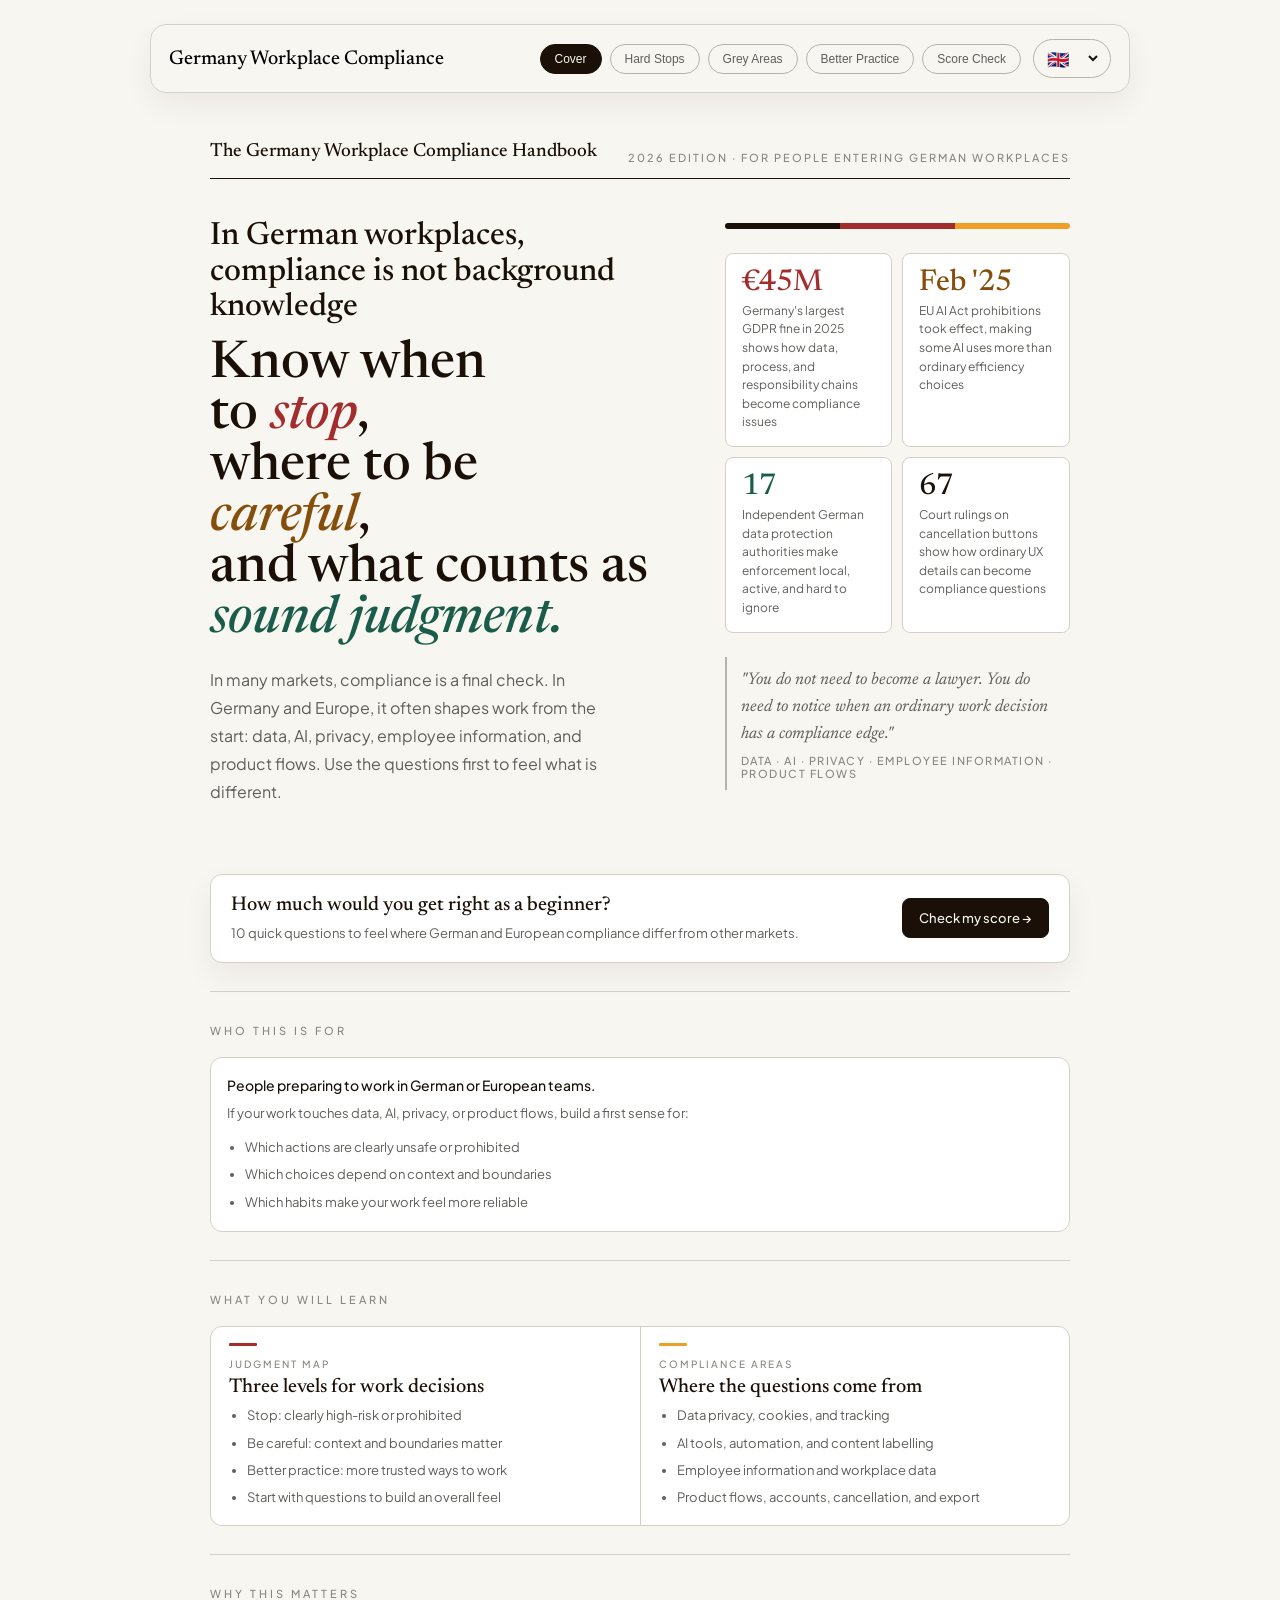
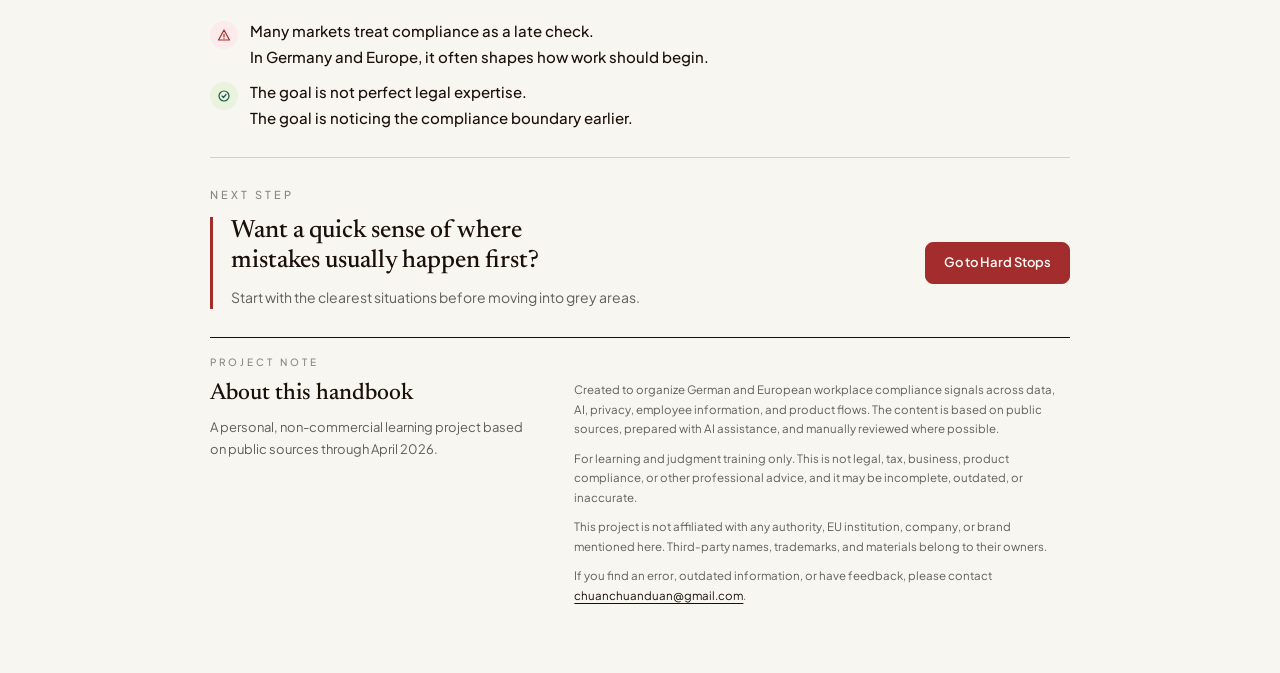
==== commit b2c796b7: "Polish compliance handbook layout" ====
--- a/index.html
+++ b/index.html
@@ -188,16 +188,6 @@
     </div>
   </div>
 
-  <div class="footer-bar">
-    <div class="footer-left">
-      Based on enforcement data through April 2026<br>
-      GDPR · EU AI Act · KWG · MPDG · BetrVG · BFSG · GWB · TDDDG
-    </div>
-    <div class="footer-disclaimer">
-      For reference only. Not legal advice.<br>Consult qualified counsel for specific decisions.
-    </div>
-  </div>
-
   <div class="pretest-modal" data-pretest-modal hidden aria-hidden="true">
     <div class="pretest-modal-backdrop" data-pretest-close></div>
     <div class="pretest-dialog" role="dialog" aria-modal="true" aria-label="German workplace compliance score check">
@@ -210,12 +200,14 @@
         </section>
 
         <section id="red" class="product-section book-page" data-book-page="red" data-book-title="Hard Stops" data-book-title-key="nav.red" data-book-index="2">
-          <div class="section-kicker" data-i18n="chapter.1">Chapter 1</div>
+          <div class="chapter-meta-row">
+            <div class="section-kicker" data-i18n="chapter.1">Chapter 1</div>
+            <div class="chapter-meta" data-localized-copy="red.meta">Germany · Workplace Compliance · Hard Stops 2026</div>
+          </div>
           <div data-localized-content="en">
             <div class="handbook chapter-handbook" data-tabs data-chapter="red">
   <div class="hero">
     <div class="hero-copy">
-      <div class="hero-label">Germany · Workplace Compliance · Hard Stops 2026</div>
       <div class="hero-title">Hard stops you should<br><em>recognize at work</em></div>
       <div class="hero-sub">Clear prohibitions and high-risk blockers. A normal work or product decision can trigger fines, injunctions, criminal liability, or immediate review. The goal is to recognize the boundary early.</div>
     </div>
@@ -841,7 +833,6 @@
             <div class="handbook chapter-handbook" data-tabs data-chapter="red">
   <div class="hero">
     <div class="hero-copy">
-      <div class="hero-label">德国 · 职场合规 · 必须停下 2026</div>
       <div class="hero-title">工作中要能立刻识别的<br><em>高风险边界</em></div>
       <div class="hero-sub">这些是明确禁止或高度危险的合规边界。一个看似普通的工作或产品决定，可能触发罚款、禁令、刑事责任或立即审查。目标不是背法条，而是更早看出哪里必须停下。</div>
     </div>
@@ -1476,11 +1467,13 @@
         </section>
 
         <section id="orange" class="product-section book-page" data-book-page="orange" data-book-title="Grey Areas" data-book-title-key="nav.orange" data-book-index="3">
-          <div class="section-kicker" data-i18n="chapter.2">Chapter 2</div>
+          <div class="chapter-meta-row">
+            <div class="section-kicker" data-i18n="chapter.2">Chapter 2</div>
+            <div class="chapter-meta" data-localized-copy="orange.meta">Germany · Workplace Compliance · Grey Areas 2026</div>
+          </div>
           <div data-localized-content="en">
             <div class="handbook chapter-handbook" data-tabs data-chapter="orange">
   <div class="hero">
-    <div class="hero-label">Germany · Workplace Compliance · Grey Areas 2026</div>
     <div class="hero-title">Where context <em>changes the answer</em></div>
     <div class="hero-sub">These are not simple yes-or-no calls. The same action can become safer or riskier depending on data flows, automation, user choice, documentation, and emerging court or regulator positions. Learn the boundary before you treat it as routine.</div>
   </div>
@@ -2116,7 +2109,6 @@
           <div data-localized-content="zh" hidden>
             <div class="handbook chapter-handbook" data-tabs data-chapter="orange">
   <div class="hero">
-    <div class="hero-label">德国 · 职场合规 · 灰区判断 2026</div>
     <div class="hero-title">哪些问题不是简单对错，<br>而是<em>要看边界</em></div>
     <div class="hero-sub">灰区最容易被低估：它看起来不像红线，但数据流、自动化程度、用户选择、文档证据和法院/监管变化，都会改变答案。这里训练的是看到条件和边界，而不是机械背规则。</div>
   </div>
@@ -2639,11 +2631,13 @@
         </section>
 
         <section id="green" class="product-section book-page" data-book-page="green" data-book-title="Better Practice" data-book-title-key="nav.green" data-book-index="4">
-          <div class="section-kicker" data-i18n="chapter.3">Chapter 3</div>
+          <div class="chapter-meta-row">
+            <div class="section-kicker" data-i18n="chapter.3">Chapter 3</div>
+            <div class="chapter-meta" data-localized-copy="green.meta">Germany · Workplace Compliance · Better Practice 2026</div>
+          </div>
           <div data-localized-content="en">
             <div class="handbook chapter-handbook" data-tabs data-chapter="green">
   <div class="hero">
-    <div class="hero-label">Germany · Workplace Compliance · Better Practice 2026</div>
     <div class="hero-title">What builds <em>trust</em><br>and opens doors</div>
     <div class="hero-sub">Compliance is not only about avoiding mistakes. Clear evidence, transparent product choices, and responsible defaults build trust and business opportunity. You may not own procurement, but recognizing these signals helps you understand why German teams ask for them.</div>
   </div>
@@ -3168,7 +3162,6 @@
           <div data-localized-content="zh" hidden>
             <div class="handbook chapter-handbook" data-tabs data-chapter="green">
   <div class="hero">
-    <div class="hero-label">德国 · 职场合规 · 更专业做法 2026</div>
     <div class="hero-title">哪些做法会建立<em>信任</em><br>也带来机会</div>
     <div class="hero-sub">合规不只是避免出错。清楚的证据、透明的产品选择和负责任的默认设置，会建立信任，也带来合作机会。你不一定负责采购，但理解这些信号，会帮你知道德国团队为什么反复要求它们。</div>
   </div>
@@ -3660,12 +3653,14 @@
         </section>
 
         <section id="quiz" class="product-section book-page" data-book-page="quiz" data-book-title="Quiz" data-book-title-key="nav.quiz" data-book-index="5">
-          <div class="section-kicker" data-i18n="chapter.4">Chapter 4</div>
+          <div class="chapter-meta-row chapter-meta-row-quiz">
+            <div class="section-kicker" data-i18n="chapter.4">Chapter 4</div>
+            <div class="chapter-meta" data-localized-copy="quizIntro.label">Germany · Workplace Compliance · Knowledge Check</div>
+          </div>
           <div class="quiz">
-  <div class="header">
-    <div class="header-label">Germany · Workplace Compliance · Knowledge Check</div>
-    <div class="header-title">How many German compliance calls can you get right?</div>
-    <div class="header-sub">15 practical questions using product, SaaS, AI, data, and workplace examples because this is where German compliance becomes visible in daily work.</div>
+  <div class="hero">
+    <div class="hero-title">How many German compliance calls can you get right?</div>
+    <div class="hero-sub">15 practical questions using product, SaaS, AI, data, and workplace examples because this is where German compliance becomes visible in daily work.</div>
   </div>
 
   <div class="progress-row">
@@ -3701,6 +3696,25 @@
         </section>
       </main>
     </div>
+
+    <section class="project-note" aria-labelledby="project-note-title">
+      <div class="project-note-label" data-localized-copy="projectNote.label">Project note</div>
+      <div class="project-note-grid">
+        <div class="project-note-heading">
+          <h2 class="project-note-title" id="project-note-title" data-localized-copy="projectNote.title">About this handbook</h2>
+          <p class="project-note-summary" data-localized-copy="projectNote.summary">A personal, non-commercial learning project based on public sources through April 2026.</p>
+        </div>
+        <div class="project-note-body">
+          <p data-localized-copy="projectNote.body.1">Created to organize German and European workplace compliance signals across data, AI, privacy, employee information, and product flows. The content is based on public sources, prepared with AI assistance, and manually reviewed where possible.</p>
+          <p data-localized-copy="projectNote.body.2">For learning and judgment training only. This is not legal, tax, business, product compliance, or other professional advice, and it may be incomplete, outdated, or inaccurate.</p>
+          <p data-localized-copy="projectNote.body.3">This project is not affiliated with any authority, EU institution, company, or brand mentioned here. Third-party names, trademarks, and materials belong to their owners.</p>
+          <p>
+            <span data-localized-copy="projectNote.feedback">If you find an error, outdated information, or have feedback, please contact</span>
+            <a href="mailto:chuanchuanduan@gmail.com">chuanchuanduan@gmail.com</a>.
+          </p>
+        </div>
+      </div>
+    </section>
   </div>
 
   <script src="app.js"></script>
--- a/styles.css
+++ b/styles.css
@@ -45,6 +45,7 @@
 body[data-language="zh"] .pretest-title,
 body[data-language="zh"] .journey-next-title,
 body[data-language="zh"] .feedback-title,
+body[data-language="zh"] .project-note-title,
 body[data-language="zh"] .hero-title,
 body[data-language="zh"] .stat-n,
 body[data-language="zh"] .penalty-val,
@@ -337,10 +338,33 @@
   color:var(--color-text-tertiary);
 }
 
+.chapter-meta-row{
+  display:flex;
+  align-items:center;
+  justify-content:space-between;
+  flex-wrap:wrap;
+  gap:24px;
+  max-width:860px;
+  margin:0 auto;
+}
+
+.chapter-meta-row .section-kicker{
+  margin-bottom:0;
+}
+
+.chapter-meta{
+  margin-left:auto;
+  font-size:11px;
+  font-weight:500;
+  letter-spacing:3px;
+  text-transform:uppercase;
+  text-align:right;
+  color:var(--color-text-tertiary);
+}
+
 .cover{
   max-width:860px;
   margin:0 auto;
-  padding:0 0 48px;
   color:var(--color-text-primary);
 }
 
@@ -750,6 +774,9 @@
   --journey-hover:#791F1F;
   --journey-focus:rgba(163,45,45,0.28);
   --journey-text:#FFF9F5;
+  max-width:860px;
+  margin-left:auto;
+  margin-right:auto;
   padding:30px 0 28px;
   border-bottom:1.5px solid var(--color-border-primary);
 }
@@ -852,6 +879,9 @@
 }
 
 .feedback-section{
+  max-width:860px;
+  margin-left:auto;
+  margin-right:auto;
   padding:30px 0 28px;
   border-bottom:0.5px solid var(--color-border-tertiary);
 }
@@ -1006,29 +1036,71 @@
   line-height:1.6;
 }
 
-.footer-bar{
-  padding:20px 0 0;
-  display:flex;
-  align-items:flex-start;
-  justify-content:space-between;
-  gap:24px;
-}
-
-.footer-left,
-.footer-disclaimer{
-  font-size:11px;
-  font-weight:400;
+.project-note{
+  max-width:860px;
+  margin:0 auto;
+  padding:18px 0 4px;
+}
+
+.project-note-label{
+  margin-bottom:12px;
+  font-size:10px;
+  font-weight:500;
+  letter-spacing:3px;
+  text-transform:uppercase;
   color:var(--color-text-tertiary);
+}
+
+.project-note-grid{
+  display:grid;
+  grid-template-columns:minmax(0,0.8fr) minmax(0,1.2fr);
+  gap:34px;
+  align-items:start;
+}
+
+.project-note-title{
+  margin:0;
+  font-family:'Newsreader',Georgia,serif;
+  font-size:23px;
+  font-weight:500;
+  line-height:1.18;
+  letter-spacing:0;
+  color:var(--color-text-primary);
+  text-wrap:balance;
+}
+
+.project-note-summary{
+  max-width:320px;
+  margin-top:10px;
+  font-size:13px;
   line-height:1.65;
-}
-
-.footer-disclaimer{
-  max-width:300px;
-  text-align:right;
+  color:var(--color-text-secondary);
+}
+
+.project-note-body{
+  display:grid;
+  gap:10px;
+}
+
+.project-note-body p{
+  font-size:11.5px;
+  line-height:1.7;
+  color:var(--color-text-secondary);
+}
+
+.project-note-body a{
+  color:var(--color-text-primary);
+  text-decoration:underline;
+  text-decoration-thickness:1px;
+  text-underline-offset:3px;
+}
+
+.page-product[data-active-page="quiz"] .project-note{
+  display:none;
 }
 
 body.pretest-modal-open{
-  overflow:hidden;
+  overflow:auto;
 }
 
 .pretest-modal[hidden]{
@@ -1042,14 +1114,15 @@
   display:flex;
   align-items:center;
   justify-content:center;
-  padding:5vh 5vw;
+  padding:0;
+  overflow:auto;
 }
 
 .pretest-modal-backdrop{
   position:absolute;
   inset:0;
-  background:rgba(26,16,8,0.48);
-  backdrop-filter:blur(8px);
+  background:transparent;
+  backdrop-filter:none;
 }
 
 .pretest-dialog{
@@ -1060,13 +1133,13 @@
   border-radius:var(--border-radius-lg);
   background:var(--color-background-page);
   box-shadow:0 24px 80px rgba(26,16,8,0.24);
-  overflow:hidden;
+  overflow:auto;
 }
 
 .pretest-frame{
   display:block;
   width:100%;
-  height:100%;
+  min-height:100%;
   border:0;
   background:var(--color-background-page);
 }
@@ -1135,21 +1208,12 @@
 }
 
 .hero{
-  padding:32px 0 28px;
+  padding:20px 0 28px;
   border-bottom:1.5px solid var(--color-border-primary);
   margin-bottom:32px;
 }
 
 .hero-copy{max-width:760px;}
-
-.hero-label{
-  font-size:11px;
-  font-weight:500;
-  letter-spacing:3px;
-  text-transform:uppercase;
-  color:var(--color-text-tertiary);
-  margin-bottom:10px;
-}
 
 .hero-title{
   font-family:'Newsreader',Georgia,serif;
@@ -1603,36 +1667,9 @@
 }
 
 .quiz{
-  max-width:760px;
+  max-width:860px;
   margin:0 auto;
   padding:4px 0 40px;
-}
-
-.header{margin-bottom:28px;}
-.header-label{
-  font-size:11px;
-  font-weight:500;
-  letter-spacing:3px;
-  text-transform:uppercase;
-  color:var(--color-text-tertiary);
-  margin-bottom:8px;
-}
-
-.header-title{
-  font-family:'Newsreader',Georgia,serif;
-  font-size:36px;
-  font-weight:500;
-  line-height:1.15;
-}
-
-.header-title em{font-style:italic;color:#854F0B;}
-
-.header-sub{
-  margin-top:8px;
-  font-size:15px;
-  font-weight:400;
-  color:var(--color-text-secondary);
-  line-height:1.7;
 }
 
 .progress-row{
@@ -1952,9 +1989,9 @@
 
 body[data-language="zh"] .masthead-meta,
 body[data-language="zh"] .eyebrow,
-body[data-language="zh"] .hero-label,
 body[data-language="zh"] .section-label,
 body[data-language="zh"] .section-kicker,
+body[data-language="zh"] .chapter-meta,
 body[data-language="zh"] .contents-chapter,
 body[data-language="zh"] .quote-attr,
 body[data-language="zh"] .card-number,
@@ -1964,8 +2001,7 @@
 body[data-language="zh"] .dont-title,
 body[data-language="zh"] .watch-title,
 body[data-language="zh"] .case-co,
-body[data-language="zh"] .stat-label,
-body[data-language="zh"] .header-label{
+body[data-language="zh"] .stat-label{
   text-transform:none;
   letter-spacing:0;
 }
@@ -2032,8 +2068,9 @@
 body[data-language="zh"] .compact-list,
 body[data-language="zh"] .contents-desc,
 body[data-language="zh"] .why-item-desc,
-body[data-language="zh"] .footer-left,
-body[data-language="zh"] .footer-disclaimer,
+body[data-language="zh"] .project-note-summary,
+body[data-language="zh"] .project-note-body,
+body[data-language="zh"] .project-note-body p,
 body[data-language="zh"] .what-text,
 body[data-language="zh"] .tension-text,
 body[data-language="zh"] .why-text,
@@ -2051,7 +2088,7 @@
 body[data-language="zh"] .pretest-title,
 body[data-language="zh"] .card-title,
 body[data-language="zh"] .feedback-title,
-body[data-language="zh"] .header-title{
+body[data-language="zh"] .project-note-title{
   line-height:1.3;
   text-wrap:balance;
 }
@@ -2063,8 +2100,7 @@
   }
 
   .product-nav-inner,
-  .masthead,
-  .footer-bar{
+  .masthead{
     flex-direction:column;
     align-items:flex-start;
   }
@@ -2136,6 +2172,15 @@
     align-items:flex-start;
   }
 
+  .chapter-meta-row{
+    gap:8px 16px;
+  }
+
+  .project-note-grid{
+    grid-template-columns:1fr;
+    gap:16px;
+  }
+
   .feedback-options{
     justify-content:flex-start;
   }
@@ -2162,8 +2207,6 @@
     padding-bottom:0;
     border-bottom:none;
   }
-
-  .footer-disclaimer{text-align:left;}
 }
 
 @media (max-width: 640px){
@@ -2197,6 +2240,17 @@
     overflow:visible;
   }
 
+  .chapter-meta-row{
+    align-items:flex-start;
+    flex-direction:column;
+    gap:8px;
+  }
+
+  .chapter-meta{
+    margin-left:0;
+    text-align:left;
+  }
+
   .product-links{
     width:100%;
     min-width:0;
@@ -2210,16 +2264,16 @@
   }
 
   .pretest-modal{
-    align-items:stretch;
-    justify-content:stretch;
+    align-items:center;
+    justify-content:center;
     padding:0;
   }
 
   .pretest-dialog{
-    width:100vw;
-    height:100dvh;
-    border:0;
-    border-radius:0;
+    width:90vw;
+    height:90vh;
+    border:0.5px solid var(--color-border-tertiary);
+    border-radius:var(--border-radius-lg);
   }
 
   .pretest-close{
@@ -2282,31 +2336,20 @@
     width:100%;
   }
 
-  .pretest-dialog{
-    width:94vw;
-    height:92vh;
-  }
-
   .hero-title{
     font-size:30px;
   }
 
-  .header-title{
-    font-size:28px;
-  }
-
   .eyebrow,
-  .hero-label,
   .section-label,
   .section-kicker,
-  .header-label{
+  .chapter-meta{
     letter-spacing:2.4px;
   }
 
   .hero-deck,
   .hero-sub,
-  .section-intro,
-  .header-sub{
+  .section-intro{
     font-size:14px;
     line-height:1.72;
   }
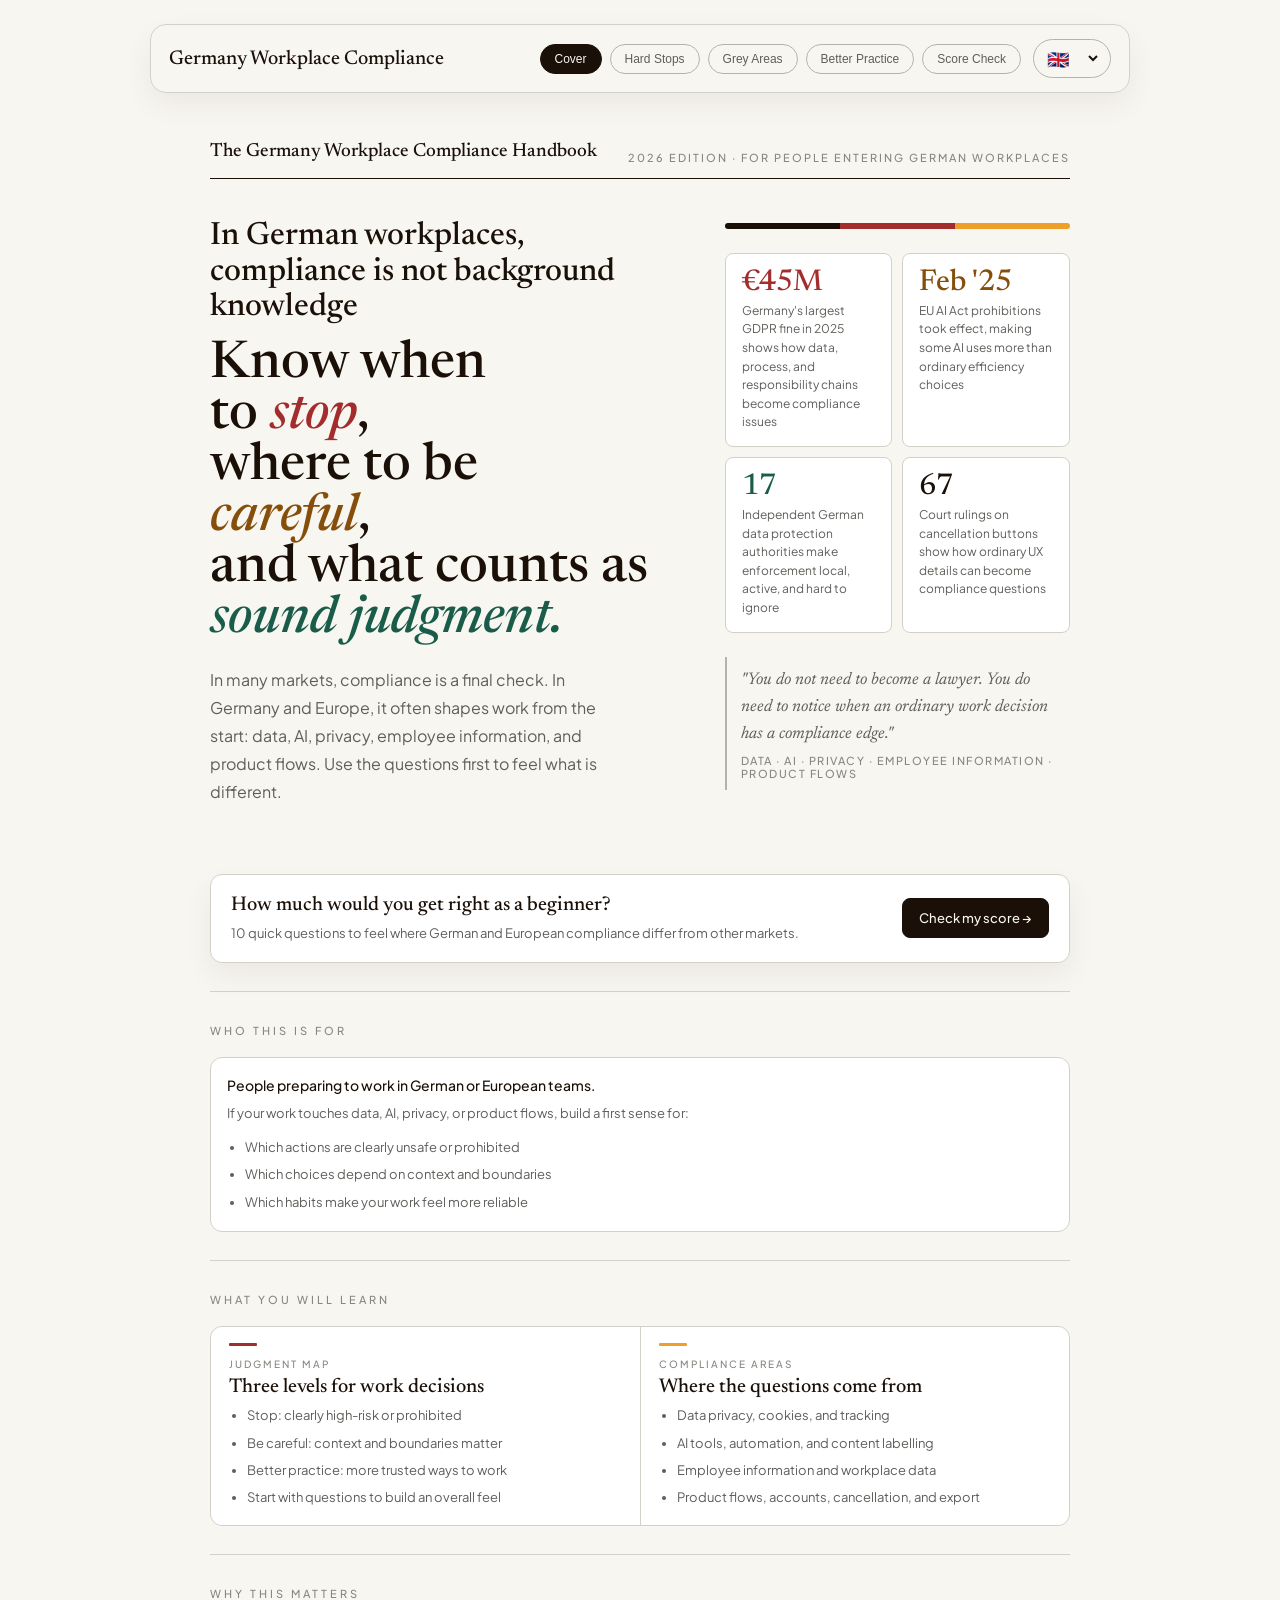
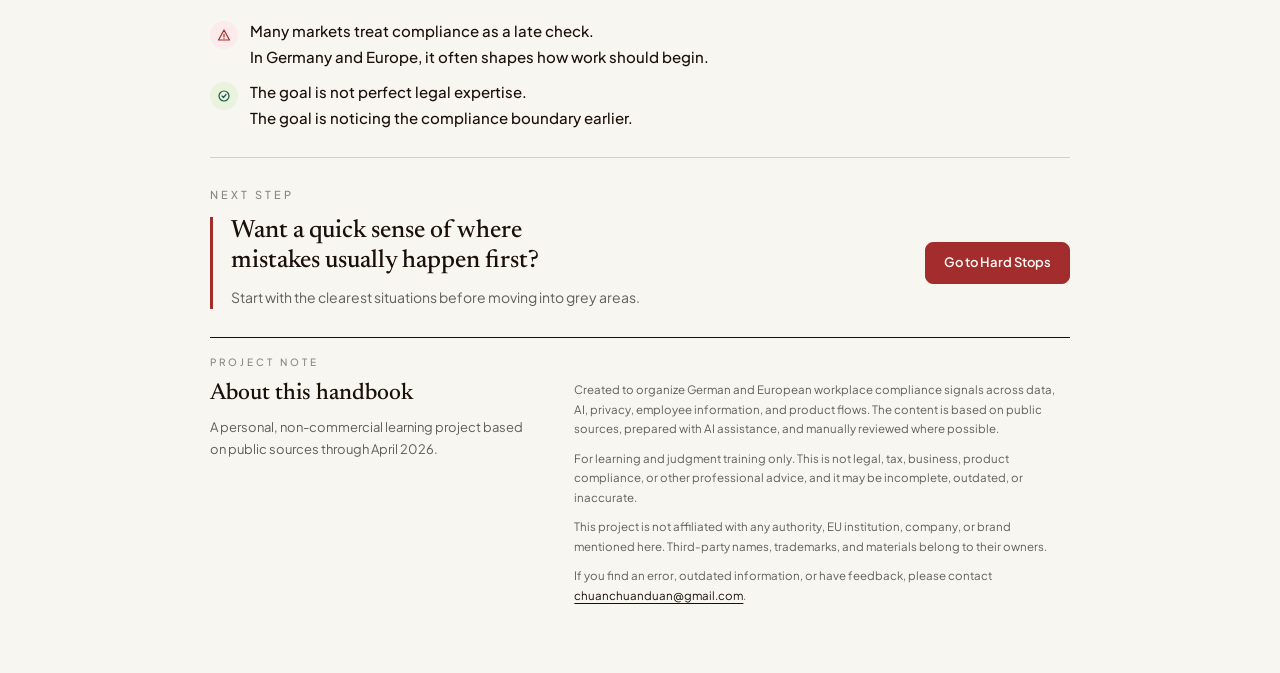
==== commit 21c3302e: "Tighten fact checks and add source links" ====
--- a/index.html
+++ b/index.html
@@ -225,7 +225,7 @@
   <!-- DATA -->
   <div class="section visible" data-tab-panel="data">
     <div class="section-intro">
-      Germany has <strong>17 independent data protection authorities</strong> — the most aggressive enforcement landscape in Europe. The combination of GDPR, BDSG, and TDDDG creates overlapping obligations where a single product decision can trigger simultaneous violations. German DPAs issued <strong>€46.9M in fines in 2025 alone</strong>, led by a €45M penalty against Vodafone.
+      Germany has <strong>17 independent data protection authorities</strong>, creating one of Europe's most decentralised and active enforcement landscapes. The combination of GDPR, BDSG, and TDDDG creates overlapping obligations where a single product decision can trigger simultaneous violations. A 2025 BfDI case against Vodafone alone produced <strong>€45M in GDPR fines</strong>.
     </div>
     <div class="cards">
 
@@ -270,11 +270,11 @@
             </div>
           </div>
           <div class="case-block">
-            <div class="case-co">Vodafone GmbH · 2025 · €45M</div>
-            <div class="case-text">BfDI fined Vodafone Germany's largest-ever GDPR penalty. <strong>€30M</strong> for authentication flaws in the MeinVodafone portal allowing unauthorized eSIM access. <strong>€15M</strong> for failing to supervise data processors (partner stores) who created fraudulent contracts. Lesson: the controller is responsible for the entire chain.</div>
-          </div>
-          <div class="case-block">
-            <div class="case-co">Deutsche Wohnen SE · Berlin DPA · €14.4M</div>
+            <div class="case-co">Vodafone GmbH · 2025 · €45M <a class="source-link" href="https://www.bfdi.bund.de/SharedDocs/Pressemitteilungen/EN/2025/06_Geldbu%C3%9Fe-Vodafone.html" target="_blank" rel="noopener">Source</a></div>
+            <div class="case-text">BfDI imposed two fines totalling €45M on Vodafone. <strong>€30M</strong> related to authentication deficiencies around MeinVodafone and hotline use that enabled unauthorized eSIM access. <strong>€15M</strong> related to inadequate review and monitoring of partner agencies. Lesson: the controller is responsible for the entire chain.</div>
+          </div>
+          <div class="case-block">
+            <div class="case-co">Deutsche Wohnen SE · Berlin DPA · €14.4M <a class="source-link" href="https://curia.europa.eu/jcms/upload/docs/application/pdf/2023-12/cp230184en.pdf" target="_blank" rel="noopener">Source</a></div>
             <div class="case-text">Housing company fined for storing tenant personal data in an archiving system that couldn't delete outdated records. <strong>Inability to delete = GDPR violation.</strong> ECJ in C-807/21 confirmed fines can be based on group-wide global revenue — dramatically raising the ceiling.</div>
           </div>
         </div>
@@ -322,7 +322,7 @@
             </div>
           </div>
           <div class="case-block">
-            <div class="case-co">VG Hannover ruling · March 2025</div>
+            <div class="case-co">VG Hannover ruling · March 2025 <a class="source-link" href="https://gdprhub.eu/index.php?title=VG_Hannover_-_10_A_5385%2F22" target="_blank" rel="noopener">Source</a></div>
             <div class="case-text">German administrative court ruled that <strong>Google Tag Manager itself requires explicit user consent</strong> before loading — because loading GTM contacts Google's servers and transmits IP address and device data. Affects any site using GTM without a compliant CMP firing it post-consent only.</div>
           </div>
         </div>
@@ -340,12 +340,12 @@
         <div class="card-body">
           <div class="what-block">
             <div class="what-title">What is prohibited</div>
-            <div class="what-text">Transferring personal data outside the EEA without a valid transfer mechanism. Since Trump's 2025 executive actions weakened PCLOB oversight, the EU-US Data Privacy Framework faces <strong>active CJEU challenge</strong>. German DPAs have already recommended "exit strategies" from US cloud dependency. Transfers to China, India, and other non-adequacy countries require SCCs plus a Transfer Impact Assessment.</div>
+            <div class="what-text">Transferring personal data outside the EEA without a valid transfer mechanism. The EU-US Data Privacy Framework is currently valid, and the General Court dismissed an annulment action in September 2025; however, appeal risk and future legal or political changes remain possible. German buyers and DPAs may still expect practical "exit strategies" from critical US cloud dependency. Transfers to China, India, and other non-adequacy countries require SCCs plus a Transfer Impact Assessment.</div>
           </div>
           <div class="law-ref">
             <span class="law-tag">GDPR Art. 44–49</span>
             <span class="law-tag">BDSG §42</span>
-            <span class="law-tag">EU-US DPF (contested)</span>
+            <span class="law-tag">EU-US DPF (currently valid)</span>
           </div>
           <div class="penalty-row">
             <div class="penalty-box">
@@ -369,8 +369,8 @@
             </div>
           </div>
           <div class="case-block">
-            <div class="case-co">Meta / Facebook Ireland · €1.2B (Ireland DPA, 2023)</div>
-            <div class="case-text">Largest GDPR fine ever for <strong>systematic transfer of EU user data to US servers</strong> without adequate safeguards post-Schrems II. German DPAs have been the most aggressive in challenging data transfers and can act independently. The DPF that replaced Privacy Shield now faces CJEU challenge.</div>
+            <div class="case-co">Meta / Facebook Ireland · €1.2B (Ireland DPA, 2023) <a class="source-link" href="https://www.edpb.europa.eu/news/news/2023/12-billion-euro-fine-facebook-result-edpb-binding-decision_lv" target="_blank" rel="noopener">Source</a></div>
+            <div class="case-text">Largest GDPR fine ever for <strong>systematic transfer of EU user data to US servers</strong> without adequate safeguards post-Schrems II. The DPF that followed Privacy Shield remains valid for certified organisations, but this case shows why transfer mechanisms and fallback plans still matter.</div>
           </div>
         </div>
       </div>
@@ -412,7 +412,7 @@
             <div class="penalty-box">
               <div class="penalty-label">Enforcement body</div>
               <div class="penalty-val">BNetzA</div>
-              <div class="penalty-sub">Bundesnetzagentur — Germany's designated AI market regulator</div>
+              <div class="penalty-sub">Bundesnetzagentur — coordinating Annex III AI Act market surveillance where no existing sector structure applies</div>
             </div>
           </div>
           <div class="who-block">
@@ -426,7 +426,7 @@
             </div>
           </div>
           <div class="case-block">
-            <div class="case-co">HireVue · ongoing regulatory scrutiny</div>
+            <div class="case-co">HireVue · ongoing regulatory scrutiny <a class="source-link" href="https://ai-act-service-desk.ec.europa.eu/en/faq" target="_blank" rel="noopener">Source</a></div>
             <div class="case-text">HireVue's video interview AI analysed facial expressions, tone of voice, and word choice to score candidates. The company removed facial analysis in 2021 under regulatory pressure. <strong>Under EU AI Act Art. 5(1)(f), the facial/voice emotion scoring component would be an absolute prohibition in EU deployments</strong> — not a feature requiring additional safeguards, but a feature that cannot exist.</div>
           </div>
         </div>
@@ -474,7 +474,7 @@
             </div>
           </div>
           <div class="case-block">
-            <div class="case-co">SCHUFA Holding · CJEU C-634/21 · December 2023</div>
+            <div class="case-co">SCHUFA Holding · CJEU C-634/21 · December 2023 <a class="source-link" href="https://dpcuria.eu/details?reference=C-634%2F21" target="_blank" rel="noopener">Source</a></div>
             <div class="case-text">Landmark ruling: SCHUFA's automated credit scores constitute "automated individual decision-making" under GDPR Art. 22 — even though the bank makes the final lending decision — because the score is "determinative in practice." Combined with AI Act Art. 5(1)(c), <strong>any scoring system that classifies people and influences consequential decisions is now under dual-regulation scrutiny.</strong></div>
           </div>
         </div>
@@ -521,7 +521,7 @@
             </div>
           </div>
           <div class="case-block">
-            <div class="case-co">Clearview AI · Dutch DPA · €30.5M (2024) + ongoing</div>
+            <div class="case-co">Clearview AI · Dutch DPA · €30.5M (2024) + ongoing <a class="source-link" href="https://techcrunch.com/2024/09/03/clearview-ai-hit-with-its-largest-gdpr-fine-yet-as-dutch-regulator-considers-holding-execs-personally-liable/" target="_blank" rel="noopener">Dutch DPA</a> <a class="source-link" href="https://www.edpb.europa.eu/news/national-news/2022/french-sa-fines-clearview-ai-eur-20-million_pl" target="_blank" rel="noopener">CNIL</a> <a class="source-link" href="https://www.edpb.europa.eu/news/national-news/2022/facial-recognition-italian-sa-fines-clearview-ai-eur-20-million_de" target="_blank" rel="noopener">Garante</a></div>
             <div class="case-text">Dutch DPA fined Clearview €30.5M plus €5.1M for continued violations, French CNIL €20M, Italian Garante €20M — all before the AI Act took effect. <strong>Post-February 2025, Clearview's business model is not merely heavily fined but absolutely prohibited under EU law.</strong> Dutch DPA explored holding executives personally liable when the company refused to pay.</div>
           </div>
         </div>
@@ -533,7 +533,7 @@
   <!-- FINANCIAL -->
   <div class="section" data-tab-panel="fin">
     <div class="section-intro">
-      BaFin is one of the most aggressive financial regulators in Europe. Operating financial services without a licence is not a civil matter in Germany — <strong>it is a criminal offence carrying up to 5 years imprisonment</strong>. In 2025 alone, BaFin issued its largest-ever AML fine (€45M against J.P. Morgan SE) and banned a crypto product within weeks of launch.
+      BaFin is one of Europe's assertive financial regulators. Operating financial services without a licence is not a civil matter in Germany — <strong>it can be a criminal offence carrying up to 5 years imprisonment</strong>. In 2025, BaFin continued active AML enforcement, including a €3.3M administrative fine against Varengold Bank AG for systematically late suspicious transaction reports.
     </div>
     <div class="cards">
 
@@ -580,12 +580,12 @@
             </div>
           </div>
           <div class="case-block">
-            <div class="case-co">N26 Bank · BaFin · 2021–2025 (ongoing)</div>
-            <div class="case-text">Berlin neobank fined €4.25M in 2021, then €9.2M in 2024 for systematic late suspicious transaction reporting. BaFin imposed a <strong>50,000 new customers/month growth cap</strong> for years (vs prior 170,000/month), a special monitor, and in 2025 additional capital requirements. Both co-founders resigned. Total operational cost of AML non-compliance: hundreds of millions in lost growth.</div>
-          </div>
-          <div class="case-block">
-            <div class="case-co">J.P. Morgan SE · BaFin · €45M · November 2025</div>
-            <div class="case-text">BaFin's largest-ever AML penalty. J.P. Morgan's Frankfurt subsidiary systematically failed to file suspicious transaction reports during a 12-month period. BaFin classified it as <strong>"organisational failure, not isolated incidents."</strong> Even the world's largest bank faces the full force of German financial regulation.</div>
+            <div class="case-co">N26 Bank · BaFin · 2021–2025 (ongoing) <a class="source-link" href="https://www.bafin.de/SharedDocs/Veroeffentlichungen/EN/Pressemitteilung/2021/pm_211109_N26_Massnahmen_und_Sonderbeauftragter_en.html?cms_expanded=true" target="_blank" rel="noopener">Source</a></div>
+            <div class="case-text">Berlin neobank fined €4.25M in 2021, then €9.2M in 2024 for late suspicious transaction reports. BaFin also imposed a temporary new-customer growth cap and a special monitor. The exact commercial impact is company-specific, but the case shows that AML remediation can affect growth, governance, and capital planning, not just fines.</div>
+          </div>
+          <div class="case-block">
+            <div class="case-co">Varengold Bank AG · BaFin · €3.3M · 2025 <a class="source-link" href="https://www.bafin.de/SharedDocs/Veroeffentlichungen/EN/Massnahmen/60b_KWG_84_WpIG_und_57_GwG/neu/meldung_2025_09_15_Varengold_Bank_AG_en.html?cms_expanded=true" target="_blank" rel="noopener">Source</a></div>
+            <div class="case-text">BaFin found serious AML shortcomings and imposed a €3.3M administrative fine because Varengold had systematically failed to submit suspicious transaction reports within the prescribed period. The case is a cleaner 2025 public-source example of AML reporting failures becoming a supervisory matter.</div>
           </div>
         </div>
       </div>
@@ -596,7 +596,7 @@
   <!-- MEDICAL -->
   <div class="section" data-tab-panel="med">
     <div class="section-intro">
-      Germany has the world's most advanced digital health framework — and the world's strictest software-as-medical-device enforcement. <strong>A single word in your marketing copy can reclassify your app as a medical device overnight.</strong> The criminal penalties under MPDG §92 reach 10 years imprisonment for commercial violations endangering public health.
+      Germany has an advanced digital health framework and strict software-as-medical-device enforcement. <strong>A single medical claim in your marketing copy can affect whether software is treated as a medical device.</strong> The criminal penalties under MPDG §92 can reach 10 years imprisonment for serious commercial violations endangering public health.
     </div>
     <div class="cards">
 
@@ -701,7 +701,7 @@
             </div>
           </div>
           <div class="case-block">
-            <div class="case-co">H&M · Hamburg DPA · €35.3M · 2020</div>
+            <div class="case-co">H&M · Hamburg DPA · €35.3M · 2020 <a class="source-link" href="https://www.edpb.europa.eu/news/national-news/2020/hamburg-commissioner-fines-hm-353-million-euro-data-protection-violations_cs" target="_blank" rel="noopener">Source</a></div>
             <div class="case-text">H&M's Nuremberg service centre systematically recorded employees' personal lives — vacation details, illness symptoms, family problems, religious beliefs — in a network drive accessible to 50+ managers, used for personnel decisions. <strong>Germany's largest GDPR fine at the time.</strong> Core violation: secret, systematic recording of employee data beyond any employment purpose. Employee data must be purpose-limited, minimised, and accessible only on a need-to-know basis.</div>
           </div>
         </div>
@@ -758,8 +758,8 @@
             </div>
           </div>
           <div class="case-block">
-            <div class="case-co">67 court judgments · 2022–2026</div>
-            <div class="case-text">§312k BGB has generated 67 published court rulings in under 4 years. Verbraucherschutz organisations systematically audit subscription websites. <strong>Any consumer-facing subscription product operating in Germany without a compliant Kündigungsbutton is a lawsuit waiting to happen.</strong></div>
+            <div class="case-co">BGB §312k · cancellation button case law <a class="source-link" href="https://www.gesetze-im-internet.de/bgb/__312k.html" target="_blank" rel="noopener">Law</a> <a class="source-link" href="https://www.wettbewerbszentrale.de/bgh-kuendigungsbutton-auch-fuer-vertraege-ohne-automatische-verlaengerung/" target="_blank" rel="noopener">BGH</a></div>
+            <div class="case-text">§312k BGB has generated repeated litigation since 2022, including a 2025 BGH ruling clarifying that the button can be required even for fixed-term continuing contracts with one-time payment. Verbraucherschutz organisations actively audit subscription websites. <strong>Any consumer-facing subscription product operating in Germany without a compliant Kündigungsbutton is a serious litigation risk.</strong></div>
           </div>
         </div>
       </div>
@@ -850,7 +850,7 @@
   <!-- DATA -->
   <div class="section visible" data-tab-panel="data">
     <div class="section-intro">
-      德国有 <strong>17 个独立数据保护监管机构</strong>，执法强度在欧洲数一数二。GDPR、BDSG 和 TDDDG 叠加生效，意味着一个看似普通的产品决策，可能同时触发多项违规。仅在 2025 年，德国各数据保护机构开出的罚款总额就达到 <strong>4690 万欧元</strong>，其中沃达丰一案就占了 4500 万欧元。
+      德国有 <strong>17 个独立数据保护监管机构</strong>，形成了欧洲最分散、也相当活跃的执法格局之一。GDPR、BDSG 和 TDDDG 叠加生效，意味着一个看似普通的产品决策，可能同时触发多项违规。仅 Vodafone 2025 年一案，就产生了 <strong>4500 万欧元 GDPR 罚款</strong>。
     </div>
     <div class="cards">
 
@@ -895,11 +895,11 @@
             </div>
           </div>
           <div class="case-block">
-            <div class="case-co">Vodafone GmbH · 2025 · €45M</div>
-            <div class="case-text">德国联邦数据保护机构对 Vodafone 开出德国史上最高 GDPR 罚单。其一，MeinVodafone 门户认证缺陷导致未授权 eSIM 访问，被罚 <strong>3000 万欧元</strong>；其二，合作门店作为数据处理方监管失控，制造虚假合同，又被罚 <strong>1500 万欧元</strong>。核心教训是：数据控制者要对整条链路负责。</div>
-          </div>
-          <div class="case-block">
-            <div class="case-co">Deutsche Wohnen SE · Berlin DPA · €14.4M</div>
+            <div class="case-co">Vodafone GmbH · 2025 · €45M <a class="source-link" href="https://www.bfdi.bund.de/SharedDocs/Pressemitteilungen/EN/2025/06_Geldbu%C3%9Fe-Vodafone.html" target="_blank" rel="noopener">Source</a></div>
+            <div class="case-text">德国联邦数据保护机构 BfDI 对 Vodafone 开出两张合计 4500 万欧元的罚单。其一，MeinVodafone 与热线组合使用中的认证缺陷导致未授权 eSIM 访问，被罚 <strong>3000 万欧元</strong>；其二，合作代理机构审核和监督不足，被罚 <strong>1500 万欧元</strong>。核心教训是：数据控制者要对整条链路负责。</div>
+          </div>
+          <div class="case-block">
+            <div class="case-co">Deutsche Wohnen SE · Berlin DPA · €14.4M <a class="source-link" href="https://curia.europa.eu/jcms/upload/docs/application/pdf/2023-12/cp230184en.pdf" target="_blank" rel="noopener">Source</a></div>
             <div class="case-text">这家住房公司因为把租户数据存进一个无法删除过期资料的归档系统，被处以重罚。<strong>删不掉数据，本身就是 GDPR 违规。</strong> 欧盟法院在 C-807/21 中进一步确认，罚款可按集团全球营收计算，直接抬高上限。</div>
           </div>
         </div>
@@ -947,7 +947,7 @@
             </div>
           </div>
           <div class="case-block">
-            <div class="case-co">汉诺威行政法院裁定 · 2025 年 3 月</div>
+            <div class="case-co">汉诺威行政法院裁定 · 2025 年 3 月 <a class="source-link" href="https://gdprhub.eu/index.php?title=VG_Hannover_-_10_A_5385%2F22" target="_blank" rel="noopener">Source</a></div>
             <div class="case-text">德国行政法院裁定：<strong>Google Tag Manager 本身在加载前也需要明确用户同意</strong>，因为它一加载就会联系 Google 服务器并传输 IP 地址和设备数据。任何没有合规 CMP、并且未做到“同意后才触发 GTM”的网站，都会直接受影响。</div>
           </div>
         </div>
@@ -965,12 +965,12 @@
         <div class="card-body">
           <div class="what-block">
             <div class="what-title">禁止行为</div>
-            <div class="what-text">如果没有合法的数据跨境传输机制，就不能把个人数据传出欧洲经济区。自 2025 年美国相关行政动作削弱 PCLOB 监督后，欧盟与美国的数据隐私框架正面临 <strong>欧盟法院的现实挑战</strong>。德国数据保护机构已经开始建议企业准备“脱离美国云依赖”的退出方案。向中国、印度及其他未获充分性认定国家传输数据，通常都需要 SCC 加上 Transfer Impact Assessment。</div>
+            <div class="what-text">如果没有合法的数据跨境传输机制，就不能把个人数据传出欧洲经济区。欧盟与美国的数据隐私框架目前仍有效，且欧盟普通法院已在 2025 年 9 月驳回一项撤销诉讼；但未来上诉、政治变化或新的挑战仍可能改变风险判断。德国客户和监管语境中，仍常会要求企业准备关键美国云服务的退出方案。向中国、印度及其他未获充分性认定国家传输数据，通常都需要 SCC 加上 Transfer Impact Assessment。</div>
           </div>
           <div class="law-ref">
             <span class="law-tag">GDPR Art. 44–49</span>
             <span class="law-tag">BDSG §42</span>
-            <span class="law-tag">EU-US DPF (contested)</span>
+            <span class="law-tag">EU-US DPF (currently valid)</span>
           </div>
           <div class="penalty-row">
             <div class="penalty-box">
@@ -994,8 +994,8 @@
             </div>
           </div>
           <div class="case-block">
-            <div class="case-co">Meta / Facebook Ireland · €1.2B (Ireland DPA, 2023)</div>
-            <div class="case-text">这是 GDPR 历史上最大的一张罚单，原因是 <strong>在 Schrems II 之后，Meta 仍系统性地把欧盟用户数据传到美国服务器，而没有足够保障措施</strong>。德国监管机构在挑战此类传输方面尤为强硬，而且可以独立执法。取代 Privacy Shield 的 DPF 现在也面临欧盟法院挑战。</div>
+            <div class="case-co">Meta / Facebook Ireland · €1.2B (Ireland DPA, 2023) <a class="source-link" href="https://www.edpb.europa.eu/news/news/2023/12-billion-euro-fine-facebook-result-edpb-binding-decision_lv" target="_blank" rel="noopener">Source</a></div>
+            <div class="case-text">这是 GDPR 历史上最大的一张罚单，原因是 <strong>在 Schrems II 之后，Meta 仍系统性地把欧盟用户数据传到美国服务器，而没有足够保障措施</strong>。后续取代 Privacy Shield 的 DPF 目前仍有效，但该案说明，跨境传输机制和备用方案不能被当作形式文件。</div>
           </div>
         </div>
       </div>
@@ -1037,7 +1037,7 @@
             <div class="penalty-box">
               <div class="penalty-label">执法机构</div>
               <div class="penalty-val">BNetzA</div>
-              <div class="penalty-sub">德国联邦网络局，德国指定的 AI 市场监管者</div>
+              <div class="penalty-sub">德国联邦网络局，在缺少既有行业监管结构的 Annex III 场景中协调 AI Act 市场监督</div>
             </div>
           </div>
           <div class="who-block">
@@ -1051,7 +1051,7 @@
             </div>
           </div>
           <div class="case-block">
-            <div class="case-co">HireVue · 持续监管审视中</div>
+            <div class="case-co">HireVue · 持续监管审视中 <a class="source-link" href="https://ai-act-service-desk.ec.europa.eu/en/faq" target="_blank" rel="noopener">Source</a></div>
             <div class="case-text">HireVue 曾在视频面试中用 AI 分析面部表情、语音语调和措辞，为候选人打分。公司在监管压力下于 2021 年移除了面部分析功能。<strong>按照欧盟 AI 法案第 5(1)(f) 条，这类基于面部或语音的情绪打分，在欧盟部署时属于绝对禁止</strong>，不是“多加几层保护就能上线”的功能，而是根本不能存在。</div>
           </div>
         </div>
@@ -1099,7 +1099,7 @@
             </div>
           </div>
           <div class="case-block">
-            <div class="case-co">SCHUFA Holding · CJEU C-634/21 · December 2023</div>
+            <div class="case-co">SCHUFA Holding · CJEU C-634/21 · December 2023 <a class="source-link" href="https://dpcuria.eu/details?reference=C-634%2F21" target="_blank" rel="noopener">Source</a></div>
             <div class="case-text">这是一个标志性判决：尽管最终贷款决定由银行作出，但 SCHUFA 的自动信用评分因为在实践中具有决定性影响，仍构成 GDPR 第 22 条下的“自动化个体决策”。再叠加 AI 法案第 5(1)(c) 条，<strong>任何对人分类并影响重要决策的评分系统，现在都处于双重监管审视之下。</strong></div>
           </div>
         </div>
@@ -1146,7 +1146,7 @@
             </div>
           </div>
           <div class="case-block">
-            <div class="case-co">Clearview AI · Dutch DPA · €30.5M (2024) + ongoing</div>
+            <div class="case-co">Clearview AI · Dutch DPA · €30.5M (2024) + ongoing <a class="source-link" href="https://techcrunch.com/2024/09/03/clearview-ai-hit-with-its-largest-gdpr-fine-yet-as-dutch-regulator-considers-holding-execs-personally-liable/" target="_blank" rel="noopener">Dutch DPA</a> <a class="source-link" href="https://www.edpb.europa.eu/news/national-news/2022/french-sa-fines-clearview-ai-eur-20-million_pl" target="_blank" rel="noopener">CNIL</a> <a class="source-link" href="https://www.edpb.europa.eu/news/national-news/2022/facial-recognition-italian-sa-fines-clearview-ai-eur-20-million_de" target="_blank" rel="noopener">Garante</a></div>
             <div class="case-text">在 AI 法案生效前，荷兰数据保护机构已对 Clearview 罚款 3050 万欧元，另加 510 万欧元持续违规处罚；法国和意大利监管机构也分别罚了 2000 万欧元。<strong>到了 2025 年 2 月之后，Clearview 的商业模式在欧盟不再只是“高风险、高罚款”，而是直接违法。</strong> 荷兰监管机构甚至曾研究是否追究高管个人责任。</div>
           </div>
         </div>
@@ -1158,7 +1158,7 @@
   <!-- FINANCIAL -->
   <div class="section" data-tab-panel="fin">
     <div class="section-intro">
-      BaFin 是欧洲最强硬的金融监管机构之一。在德国，无牌经营金融服务不是“民事纠纷”层面的事，而是<strong>最高可判 5 年监禁的刑事犯罪</strong>。仅在 2025 年，BaFin 就开出了史上最大 AML 罚单（J.P. Morgan SE 被罚 4500 万欧元），并在某款加密产品上线数周内就直接出手叫停。
+      BaFin 是欧洲较为强势的金融监管机构之一。在德国，无牌经营金融服务不是“民事纠纷”层面的事，而是<strong>可能最高可判 5 年监禁的刑事犯罪</strong>。2025 年，BaFin 仍在持续推进 AML 执法，例如因系统性迟交可疑交易报告，对 Varengold Bank AG 开出 330 万欧元行政罚款。
     </div>
     <div class="cards">
 
@@ -1205,12 +1205,12 @@
             </div>
           </div>
           <div class="case-block">
-            <div class="case-co">N26 Bank · BaFin · 2021–2025 (ongoing)</div>
-            <div class="case-text">这家柏林新银行先在 2021 年被罚 425 万欧元，后在 2024 年因系统性延迟可疑交易报告再次被罚 920 万欧元。BaFin 多年对其施加<strong>每月新增用户 5 万人的增长上限</strong>（此前约 17 万），外加特别监督员和额外资本要求。两位联合创始人最终离职。AML 不合规带来的运营代价，不只是罚款，而是数亿欧元级别的增长损失。</div>
-          </div>
-          <div class="case-block">
-            <div class="case-co">J.P. Morgan SE · BaFin · €45M · November 2025</div>
-            <div class="case-text">这是 BaFin 史上最大 AML 罚单。J.P. Morgan 法兰克福子公司在 12 个月内系统性地未按要求提交可疑交易报告。BaFin 将其定性为<strong>“组织性失效，而非个别事故”</strong>。这说明即使是全球最大银行，也一样会正面承受德国金融监管的全部力度。</div>
+            <div class="case-co">N26 Bank · BaFin · 2021–2025 (ongoing) <a class="source-link" href="https://www.bafin.de/SharedDocs/Veroeffentlichungen/EN/Pressemitteilung/2021/pm_211109_N26_Massnahmen_und_Sonderbeauftragter_en.html?cms_expanded=true" target="_blank" rel="noopener">Source</a></div>
+            <div class="case-text">这家柏林新银行先在 2021 年被罚 425 万欧元，后在 2024 年因迟交可疑交易报告再次被罚 920 万欧元。BaFin 也曾对其施加临时新增用户增长上限和特别监督员。具体商业影响取决于公司情况，但这个案例说明：AML 整改影响的往往不只是罚款，还包括增长、治理和资本计划。</div>
+          </div>
+          <div class="case-block">
+            <div class="case-co">Varengold Bank AG · BaFin · €3.3M · 2025 <a class="source-link" href="https://www.bafin.de/SharedDocs/Veroeffentlichungen/EN/Massnahmen/60b_KWG_84_WpIG_und_57_GwG/neu/meldung_2025_09_15_Varengold_Bank_AG_en.html?cms_expanded=true" target="_blank" rel="noopener">Source</a></div>
+            <div class="case-text">BaFin 发现 Varengold Bank AG 存在严重 AML 缺陷，并因其系统性未在规定期限内提交可疑交易报告，开出 330 万欧元行政罚款。这比原先的传闻式案例更适合作为 2025 年公开来源支持的 AML 执法例子。</div>
           </div>
         </div>
       </div>
@@ -1221,7 +1221,7 @@
   <!-- MEDICAL -->
   <div class="section" data-tab-panel="med">
     <div class="section-intro">
-      德国拥有全球最先进的数字健康体系之一，同时也有全球最严格的软件医疗器械执法。<strong>你营销文案里一个词写错，应用就可能一夜之间被重新归类为医疗器械。</strong> 根据 MPDG §92，若商业违规危及公共健康，最高可判 10 年监禁。
+      德国拥有较成熟的数字健康体系，也有严格的软件医疗器械执法。<strong>营销文案里的医疗性主张，可能影响软件是否被视为医疗器械。</strong> 根据 MPDG §92，严重商业违规若危及公共健康，最高可判 10 年监禁。
     </div>
     <div class="cards">
 
@@ -1326,7 +1326,7 @@
             </div>
           </div>
           <div class="case-block">
-            <div class="case-co">H&M · Hamburg DPA · €35.3M · 2020</div>
+            <div class="case-co">H&M · Hamburg DPA · €35.3M · 2020 <a class="source-link" href="https://www.edpb.europa.eu/news/national-news/2020/hamburg-commissioner-fines-hm-353-million-euro-data-protection-violations_cs" target="_blank" rel="noopener">Source</a></div>
             <div class="case-text">H&amp;M 纽伦堡服务中心曾系统性记录员工私生活信息，包括休假细节、疾病症状、家庭问题和宗教信仰，并存入一个可供 50 多位管理者访问的网络盘，用于人事决策。<strong>这在当时是德国最大的 GDPR 罚单。</strong> 核心违规点是：秘密、系统地记录超出雇佣目的所需范围的员工数据。员工数据必须用途受限、最小化，并严格按需访问。</div>
           </div>
         </div>
@@ -1383,8 +1383,8 @@
             </div>
           </div>
           <div class="case-block">
-            <div class="case-co">67 court judgments · 2022–2026</div>
-            <div class="case-text">在不到 4 年里，BGB §312k 已经产生 67 个公开判决。各类消费者保护组织会系统性地审查订阅网站。<strong>任何在德国运营、却没有合规 Kündigungsbutton 的订阅产品，几乎都只是“等着被起诉”。</strong></div>
+            <div class="case-co">BGB §312k · cancellation button case law <a class="source-link" href="https://www.gesetze-im-internet.de/bgb/__312k.html" target="_blank" rel="noopener">Law</a> <a class="source-link" href="https://www.wettbewerbszentrale.de/bgh-kuendigungsbutton-auch-fuer-vertraege-ohne-automatische-verlaengerung/" target="_blank" rel="noopener">BGH</a></div>
+            <div class="case-text">自 2022 年以来，BGB §312k 已经引发多起诉讼；2025 年 BGH 还进一步明确，即便是一次性付款的固定期限继续性合同，也可能需要 Kündigungsbutton。各类消费者保护组织会系统性审查订阅网站。<strong>任何在德国运营、却没有合规 Kündigungsbutton 的订阅产品，都有明显诉讼风险。</strong></div>
           </div>
         </div>
       </div>
@@ -1490,7 +1490,7 @@
   <!-- AI -->
   <div class="section visible" data-tab-panel="ai">
     <div class="section-intro">
-      EU AI Act high-risk obligations land <strong>2 August 2026</strong> — but classification disputes, undefined thresholds, and the Digital Omnibus proposal (which may delay to 2027) mean product teams are navigating genuine legal uncertainty right now. <strong>The safe assumption: if your AI touches HR, credit, education, or law enforcement, treat it as high-risk regardless of how you categorise it internally.</strong>
+      EU AI Act high-risk obligations for Annex III systems are scheduled to apply from <strong>2 August 2026</strong>. The Commission's Digital Omnibus proposal may adjust timing by linking some high-risk rules to support tools such as harmonised standards and guidelines, but the current legal deadline still matters. <strong>The safe assumption: if your AI touches HR, credit, education, or law enforcement, treat it as high-risk unless you have documented legal analysis.</strong>
     </div>
     <div class="cards">
 
@@ -1535,7 +1535,7 @@
           </div>
           <div class="watch-block">
             <div class="watch-label">Watch for</div>
-            <div class="watch-text">EC classification guidance (overdue, expected H1 2026). Digital Omnibus vote — if it passes, high-risk deadline shifts to Dec 2027. CEN-CENELEC harmonised standards (JTC 21) — without these, conformity assessment has no fixed methodology.</div>
+            <div class="watch-text">EC classification guidance and harmonised standards. The Digital Omnibus proposal may adjust the application timeline for some high-risk obligations, but until legislation changes, 2 August 2026 remains the baseline planning date.</div>
           </div>
         </div>
       </div>
@@ -1550,10 +1550,10 @@
           <svg class="chevron" viewBox="0 0 16 16" fill="none"><path d="M4 6l4 4 4-4" stroke="currentColor" stroke-width="1.5" stroke-linecap="round"/></svg>
         </div>
         <div class="card-body">
-          <div class="status-pill status-live"><div class="status-dot"></div>Art. 50 applies from Aug 2025 · Code of Practice still in draft</div>
+          <div class="status-pill status-live"><div class="status-dot"></div>Art. 50 applies from Aug 2026 · Implementation details developing</div>
           <div class="tension-block">
             <div class="tension-title">Why it's genuinely ambiguous</div>
-            <div class="tension-text">EU AI Act Art. 50(2) requires machine-readable labelling of AI-generated synthetic content. But the <strong>second draft of the Transparency Code of Practice (March 2026) deleted the entire classification framework</strong> from the first draft — there is now no published EU definition of what distinguishes "AI-assisted" from "AI-generated." An AI that rewrites a paragraph: generated? A human who accepts 80% of AI suggestions: assisted? No answer exists yet.</div>
+            <div class="tension-text">EU AI Act Art. 50(2) requires providers of AI systems that generate synthetic audio, image, video or text content to make outputs machine-readable and detectable as artificially generated or manipulated. The rule applies from 2 August 2026, but product teams still need practical standards for borderline cases: an AI that rewrites a paragraph, a human who accepts most AI suggestions, or a CMS that mixes human and generated text. The law gives the duty; implementation practice is still forming.</div>
           </div>
           <div class="law-ref">
             <span class="law-tag">EU AI Act Art. 50(1)</span>
@@ -1582,7 +1582,7 @@
           </div>
           <div class="watch-block">
             <div class="watch-label">Watch for</div>
-            <div class="watch-text">Final Transparency Code of Practice (expected late 2026). German §201b StGB deepfake criminal law — draft passed Bundesrat, awaiting Bundestag. This would add criminal liability for non-consensual intimate deepfakes on top of Art. 50.</div>
+            <div class="watch-text">AI Office guidance and codes of practice for detecting and labelling artificially generated or manipulated content. Also watch German criminal-law proposals on non-consensual intimate deepfakes, which could add national-law exposure on top of Art. 50.</div>
           </div>
         </div>
       </div>
@@ -1657,7 +1657,7 @@
           <div class="status-pill status-live"><div class="status-dot"></div>VG Hannover (Mar 2025) · OLG Frankfurt (Dec 2025) · Active enforcement</div>
           <div class="tension-block">
             <div class="tension-title">Why it's genuinely ambiguous</div>
-            <div class="tension-text">After VG Hannover (2025) ruled GTM itself requires consent, the analytics stack question crystallised: <strong>GA4</strong> requires explicit opt-in (non-essential cookie + US data transfer via DPF, which is contested). <strong>Meta Pixel</strong> requires consent — no German DPA has accepted any alternative. <strong>Server-side tagging</strong> reduces client-side exposure but doesn't eliminate consent requirements — German DPAs haven't published specific guidance yet. <strong>Cookieless analytics</strong> (Matomo self-hosted, Plausible) are the safest but Germany does not recognise the French CNIL audience-measurement exemption.</div>
+            <div class="tension-text">After VG Hannover (2025) ruled GTM itself requires consent, the analytics stack question crystallised: <strong>GA4</strong> requires explicit opt-in for non-essential measurement and may involve US transfers under the currently valid DPF. <strong>Meta Pixel</strong> requires consent — no German DPA has accepted any alternative. <strong>Server-side tagging</strong> reduces client-side exposure but doesn't eliminate consent requirements. <strong>Cookieless analytics</strong> such as self-hosted Matomo or Plausible can be safer, but Germany does not simply import the French CNIL audience-measurement exemption.</div>
           </div>
           <div class="law-ref">
             <span class="law-tag">TDDDG §25</span>
@@ -1686,7 +1686,7 @@
           </div>
           <div class="watch-block">
             <div class="watch-label">Watch for</div>
-            <div class="watch-text">DSK position paper on server-side tagging (no ETA). DPF third Schrems challenge at CJEU — if it invalidates DPF, GA4 loses its US transfer basis entirely. German CMO Ordinance (EinwV) — certified CMPs now standardised, affecting consent signal reliability.</div>
+            <div class="watch-text">DSK position paper on server-side tagging, future DPF appeals or challenges, and the German Consent Management Ordinance (EinwV), which standardises recognised consent management services and affects consent signal reliability.</div>
           </div>
         </div>
       </div>
@@ -1695,16 +1695,16 @@
         <div class="card-header">
           <div class="card-left">
             <div class="card-number">ORANGE LINE 05</div>
-            <div class="card-title">EU-US data transfers — DPF is valid today, contested tomorrow</div>
+            <div class="card-title">EU-US data transfers — DPF is valid today, watch tomorrow</div>
           </div>
           <div class="card-tag tag-data">Data transfers</div>
           <svg class="chevron" viewBox="0 0 16 16" fill="none"><path d="M4 6l4 4 4-4" stroke="currentColor" stroke-width="1.5" stroke-linecap="round"/></svg>
         </div>
         <div class="card-body">
-          <div class="status-pill status-live"><div class="status-dot"></div>DPF valid · CJEU challenge accepted · German DPAs recommend exit strategies</div>
+          <div class="status-pill status-live"><div class="status-dot"></div>DPF valid · General Court challenge dismissed · exit planning still prudent <a class="source-link" href="https://curia.europa.eu/jcms/upload/docs/application/pdf/2025-09/cp250106en.pdf" target="_blank" rel="noopener">Source</a></div>
           <div class="tension-block">
             <div class="tension-title">Why it's genuinely ambiguous</div>
-            <div class="tension-text">The EU-US Data Privacy Framework (DPF) is currently valid. But: Trump's January 2025 executive actions dismantled PCLOB oversight (a structural pillar of DPF). European Parliament formally questioned the Commission in February 2025. Schrems/noyb filed a new CJEU challenge. <strong>German BfDI and several Landesbeauftragte have explicitly recommended that organisations build "exit strategies" from US cloud dependency.</strong> This is not a red line yet — but every Schrems ruling has come faster than companies planned for.</div>
+            <div class="tension-text">The EU-US Data Privacy Framework (DPF) is currently valid, and on 3 September 2025 the General Court dismissed an action seeking annulment of the adequacy decision. The Court also noted that the Commission must continuously monitor the US legal framework and may suspend, amend, repeal, or limit the decision if conditions change. <strong>For German procurement, that means DPF reliance is usable today, but critical US services still deserve a documented fallback and migration path.</strong></div>
           </div>
           <div class="law-ref">
             <span class="law-tag">GDPR Art. 44–49</span>
@@ -1732,7 +1732,7 @@
           </div>
           <div class="watch-block">
             <div class="watch-label">Watch for</div>
-            <div class="watch-text">CJEU decision on noyb DPF challenge (no fixed timeline, but Schrems II took 4 years from filing to ruling). US DOGE access to government databases — if EU Commission concludes US surveillance has expanded, DPF adequacy decision can be suspended unilaterally.</div>
+            <div class="watch-text">Appeals from the General Court judgment, future adequacy monitoring by the Commission, and changes in US surveillance or redress rules that could cause the Commission to suspend, amend, repeal, or limit the adequacy decision.</div>
           </div>
         </div>
       </div>
@@ -2678,8 +2678,8 @@
             <div class="step"><div class="step-n">4</div><div class="step-text">Price self-hosted at a <em>premium</em>, not a discount. It signals enterprise seriousness and filters for buyers who genuinely need it.</div></div>
           </div>
           <div class="case-block">
-            <div class="case-co">Nextcloud · Stuttgart</div>
-            <div class="case-text">Offers cloud, managed hosting, and fully self-hosted. The German federal administration (ITZBund), Schleswig-Holstein (40,000 civil servants), and Dataport all chose self-hosted or managed variants — not because cloud wasn't available, but because architectural control was the procurement requirement. <strong>Customer interest tripled in H1 2025</strong> when US-EU tensions escalated, entirely driven by this architectural advantage.</div>
+            <div class="case-co">Nextcloud · Stuttgart <a class="source-link" href="https://nextcloud.com/de/blog/press_releases/nextcloud-zeichnet-schleswig-holstein-fuer-vorreiterrolle-in-digitaler-souveraenitaet-aus/" target="_blank" rel="noopener">Source</a></div>
+            <div class="case-text">Offers cloud, managed hosting, and fully self-hosted deployment. Public-sector examples such as Schleswig-Holstein show why architectural control can become a procurement requirement: buyers want to know whether they can run the stack under their own governance if cloud or sovereignty expectations change.</div>
           </div>
           <div class="dont-block">
             <div class="dont-title">Don't do this</div>
@@ -2710,8 +2710,8 @@
             <div class="step"><div class="step-n">4</div><div class="step-text">For enterprise deals: offer a German-entity data processing agreement (AVV) with German law as governing law. Not just "EU law" — German procurement prefers <em>deutsches Recht</em>.</div></div>
           </div>
           <div class="case-block">
-            <div class="case-co">Hetzner Online · Gunzenhausen</div>
-            <div class="case-text">Hetzner's entire brand proposition is geographic specificity: datacenter locations in Falkenstein, Nuremberg, and Helsinki are named on every product page. A benchmark comparison found Hetzner CPX32 delivers <strong>14x better value-per-compute-unit than AWS</strong>, but in German SME conversations the sovereignty story — 100% German-owned, outside CLOUD Act, specific German addresses — is cited as often as price.</div>
+            <div class="case-co">Hetzner Online · Gunzenhausen <a class="source-link" href="https://www.hetzner.com/unternehmen/rechenzentrum/" target="_blank" rel="noopener">Source</a></div>
+            <div class="case-text">Hetzner makes geographic specificity part of the product story: datacenter locations and German operating context are easy to inspect. For German SMEs, this kind of specificity helps procurement assess jurisdiction, support, and operational control alongside price.</div>
           </div>
           <div class="dont-block">
             <div class="dont-title">Don't do this</div>
@@ -2774,8 +2774,8 @@
             <div class="step"><div class="step-n">4</div><div class="step-text">Offer email notifications for sub-processor changes — GDPR Art. 28(2) requires prior notice. Make this an opt-in on the page. It's a tiny operational cost with disproportionate trust return.</div></div>
           </div>
           <div class="case-block">
-            <div class="case-co">Personio · Munich</div>
-            <div class="case-text">Personio's legal documentation infrastructure — including a fully transparent sub-processor list, a German-law AVV template, and DSGVO-Konformitätserklärung — is cited by German HR and legal teams as a primary reason for choosing Personio over US competitors. The documentation quality <strong>shortens procurement review cycles from 3 months to 3 weeks</strong> in Mittelstand deals, per customer testimonials.</div>
+            <div class="case-co">Personio · Munich <a class="source-link" href="https://www.personio.com/legal/" target="_blank" rel="noopener">Source</a></div>
+            <div class="case-text">Personio publishes legal, privacy, security, and data-processing documentation in a way German HR and legal teams can review before a sales conversation. The practical point is not a universal cycle-time number; it is that self-service legal evidence reduces avoidable back-and-forth in German procurement.</div>
           </div>
           <div class="dont-block">
             <div class="dont-title">Don't do this</div>
@@ -2815,8 +2815,8 @@
             <div class="step"><div class="step-n">4</div><div class="step-text">Use the pattern in email footers: "You're receiving this because you signed up. No tracking pixels in this email." Signal it everywhere, normalize it as your brand voice.</div></div>
           </div>
           <div class="case-block">
-            <div class="case-co">Tuta (formerly Tutanota) · Hannover</div>
-            <div class="case-text">Tuta's entire website is structured around negative assurances: "No ads," "No tracking," "No data mining," "Open source." Each claim links to a technical explanation. This pattern — claim + proof — has helped Tuta <strong>grow to 10M+ users without any paid acquisition</strong>, almost entirely through word-of-mouth in privacy-conscious communities, particularly in Germany and DACH.</div>
+            <div class="case-co">Tuta (formerly Tutanota) · Hannover <a class="source-link" href="https://tuta.com/security" target="_blank" rel="noopener">Source</a></div>
+            <div class="case-text">Tuta's product positioning is structured around negative assurances such as no ads, no tracking, no data mining, and open-source components. Each claim is paired with technical explanation, which is the important repeatable pattern: claim plus proof beats broad privacy slogans.</div>
           </div>
           <div class="dont-block">
             <div class="dont-title">Don't do this</div>
@@ -2879,8 +2879,8 @@
             <div class="step"><div class="step-n">4</div><div class="step-text">Use the Impressum as a trust signal, not a compliance checkbox. Make it prominent, complete, and human — include a named responsible person (Verantwortlicher), a real address, and a working phone number. German buyers check this before signing a contract.</div></div>
           </div>
           <div class="case-block">
-            <div class="case-co">SAP · Walldorf</div>
-            <div class="case-text">SAP's marketing material reads as dense and earnest by Silicon Valley standards — long-form technical documentation, specification sheets, reference architecture diagrams. This is a feature, not a flaw. SAP's <strong>€33B+ annual revenue from German enterprise customers</strong> is partly sustained by a visual and communication style that signals institutional seriousness rather than growth-hacker energy.</div>
+            <div class="case-co">SAP · Walldorf <a class="source-link" href="https://www.sap.com/investors/en/reports.html" target="_blank" rel="noopener">Source</a></div>
+            <div class="case-text">SAP's communication style leans on long-form technical documentation, specification sheets, and reference architecture diagrams. The useful lesson is not a country-specific revenue claim; it is that German enterprise buyers often reward clarity, documentation depth, and institutional seriousness.</div>
           </div>
           <div class="dont-block">
             <div class="dont-title">Don't do this</div>
@@ -2920,8 +2920,8 @@
             <div class="step"><div class="step-n">4</div><div class="step-text">In your initial sales outreach to German enterprises: mention the AVV availability in the first email. "We provide a standard AVV ready for your DPO review" is a stronger opener than any feature claim.</div></div>
           </div>
           <div class="case-block">
-            <div class="case-co">Personio · Munich</div>
-            <div class="case-text">Personio's legal documentation — German-law AVV, DSGVO compliance documentation, standard contractual clauses, Betriebsrat integration guides — is available self-service before the sales conversation. Multiple German HR teams cite this as shortening their procurement review from "months" to "weeks." The documentation <strong>functions as a sales asset that qualifies the buyer's DPO before the first demo</strong>.</div>
+            <div class="case-co">Personio · Munich <a class="source-link" href="https://www.personio.com/legal/" target="_blank" rel="noopener">Source</a></div>
+            <div class="case-text">Personio's legal documentation — including data protection and data-processing materials — is available self-service before the sales conversation. Documentation like this <strong>functions as a sales asset that gives the buyer's DPO concrete review material before the first demo</strong>.</div>
           </div>
           <div class="dont-block">
             <div class="dont-title">Don't do this</div>
@@ -2952,8 +2952,8 @@
             <div class="step"><div class="step-n">4</div><div class="step-text">Reference the Trust Center in sales outreach: "Before our demo, you might want to forward our Trust Center to your IT team: [link]." This pre-qualifies the technical review and signals you have nothing to hide.</div></div>
           </div>
           <div class="case-block">
-            <div class="case-co">Slack / Salesforce (EU strategy)</div>
-            <div class="case-text">Slack's EU Trust Center and Salesforce's Trust.salesforce.com — including real-time status pages, historical incident logs, and downloadable compliance documentation — are frequently cited by German enterprise customers as why they chose these vendors over competitors with superior features but thinner documentation. <strong>Security documentation quality correlates with deal velocity</strong> more than almost any other factor in German enterprise sales.</div>
+            <div class="case-co">Slack / Salesforce (EU strategy) <a class="source-link" href="https://slack.com/trust" target="_blank" rel="noopener">Slack</a> <a class="source-link" href="https://trust.salesforce.com/" target="_blank" rel="noopener">Salesforce</a></div>
+            <div class="case-text">Slack's Trust Center and Salesforce's trust portal show the expected shape of enterprise security evidence: status pages, compliance documentation, subprocessors, and security controls are discoverable before procurement asks. This pattern lowers uncertainty even when it does not replace a formal questionnaire.</div>
           </div>
           <div class="dont-block">
             <div class="dont-title">Don't do this</div>
@@ -2984,8 +2984,8 @@
             <div class="step"><div class="step-n">4</div><div class="step-text">Offer monthly billing as a genuine option, not a penalty tier. German SMEs strongly prefer month-to-month despite annual discounts being standard. The flexibility signal is worth more than the lock-in.</div></div>
           </div>
           <div class="case-block">
-            <div class="case-co">Notion (EU pricing strategy)</div>
-            <div class="case-text">Notion's switch to transparent, fully-inclusive pricing (removing the SSO paywall in 2024) was cited by German B2B reviewers as removing the primary objection to adoption. Previous pricing where SSO required the most expensive tier was described as "a trust problem, not a feature problem" in German SaaS community discussions. <strong>European customer growth accelerated in the quarter following the change.</strong></div>
+            <div class="case-co">Notion (pricing example) <a class="source-link" href="https://www.notion.com/pricing" target="_blank" rel="noopener">Source</a></div>
+            <div class="case-text">Notion's pricing page is a useful example of making plan differences and security features easy to inspect. For German B2B buyers, the lesson is to avoid surprise add-ons and make security-relevant capabilities visible rather than burying them in sales calls.</div>
           </div>
           <div class="dont-block">
             <div class="dont-title">Don't do this</div>
@@ -3015,7 +3015,7 @@
         <div class="card-body">
           <div class="why-block">
             <div class="why-label">Why</div>
-            <div class="why-text">"Digital sovereignty" has become a real procurement criterion in German public sector, healthcare, and critical infrastructure — and is moving into Mittelstand. The 2025 federal coalition agreement includes a €2B commitment to sovereign digital infrastructure. Schleswig-Holstein formalized Microsoft 365 exit for 40,000 civil servants. <strong>This creates direct budget line items for products that can credibly claim sovereignty.</strong> The companies winning these deals — Nextcloud, STACKIT, Aleph Alpha — all translate "sovereignty" into specific, auditable technical claims, not vague marketing language.</div>
+            <div class="why-text">"Digital sovereignty" has become a real procurement criterion in German public sector, healthcare, and critical infrastructure — and is moving into Mittelstand. Schleswig-Holstein's Microsoft 365 exit shows that this is not only rhetorical: some public bodies are turning sovereignty into concrete architecture and procurement choices. The companies winning these deals — Nextcloud, STACKIT, Aleph Alpha — all translate "sovereignty" into specific, auditable technical claims, not vague marketing language.</div>
           </div>
           <div class="how-steps">
             <div class="how-title">How to do it</div>
@@ -3025,8 +3025,8 @@
             <div class="step"><div class="step-n">4</div><div class="step-text">Use "Digitale Souveränität" (in German) when marketing to public sector. English "digital sovereignty" in German government procurement decks signals you copy-pasted rather than understood the concept.</div></div>
           </div>
           <div class="case-block">
-            <div class="case-co">Aleph Alpha + Schwarz Group · Heidelberg/Neckarsulm</div>
-            <div class="case-text">Aleph Alpha's pivot from "European OpenAI competitor" to "sovereign AI layer for German enterprises" — operationalized via STACKIT (Lidl's EU-only hyperscaler) — unlocked procurement pathways that OpenAI-via-Azure cannot access. Schwarz Group contributed €500M+, SAP, Bosch, and HPE joined as strategic partners. The entire value proposition is: <strong>GPT-4 capability + EU jurisdiction + German business law + no CLOUD Act exposure.</strong></div>
+            <div class="case-co">Aleph Alpha + Schwarz Group · Heidelberg/Neckarsulm <a class="source-link" href="https://aleph-alpha.com/" target="_blank" rel="noopener">Aleph Alpha</a> <a class="source-link" href="https://www.stackit.de/en/" target="_blank" rel="noopener">STACKIT</a></div>
+            <div class="case-text">Aleph Alpha and STACKIT are examples of sovereign AI positioning: EU jurisdiction, German operating context, and auditable deployment boundaries are made part of the offer. Avoid claiming model-performance equivalence unless you can support it with current benchmarks; the reliable point is the procurement value of jurisdiction and control.</div>
           </div>
           <div class="dont-block">
             <div class="dont-title">Don't do this</div>
@@ -3047,7 +3047,7 @@
         <div class="card-body">
           <div class="why-block">
             <div class="why-label">Why</div>
-            <div class="why-text">The German Mittelstand (mid-market companies, 10–500 employees) represents the largest B2B software opportunity in Germany — and is systematically underserved by US horizontal SaaS tools that don't handle German-specific complexity: Kurzarbeit, Betriebsrat, Sozialversicherung, specific industry regulations (e.g. Handwerk, Gastronomie, Baurecht). <strong>Personio's €8.5B valuation was built almost entirely on Mittelstand-specific German HR complexity</strong> that Workday ignored. The same opportunity exists in accounting, legal, logistics, and construction verticals.</div>
+            <div class="why-text">The German Mittelstand is a major B2B software opportunity and is often underserved by horizontal SaaS tools that do not handle German-specific complexity: Kurzarbeit, Betriebsrat, Sozialversicherung, and industry regulations such as Handwerk, Gastronomie, or Baurecht. The lesson from German vertical SaaS is more durable than any single valuation number: local workflow depth can beat generic feature breadth.</div>
           </div>
           <div class="how-steps">
             <div class="how-title">How to do it</div>
@@ -3057,8 +3057,8 @@
             <div class="step"><div class="step-n">4</div><div class="step-text">Target the Industrie- und Handelskammer (IHK) and Handwerkskammer event circuit. These associations are the trust network of the Mittelstand — a speaker slot at an IHK event is worth more than €50K in Google Ads.</div></div>
           </div>
           <div class="case-block">
-            <div class="case-co">Lexware · Freiburg</div>
-            <div class="case-text">Lexware has dominated German SME accounting software for 30+ years despite technically inferior features vs. US competitors, because it handles DATEV integration, German tax law changes in real-time, and Elster filing natively. Its <strong>annual revenue exceeds €100M from a customer base that would be "too small" for Salesforce or SAP to pursue directly</strong> — proof that Mittelstand-specific depth beats horizontal capability in Germany.</div>
+            <div class="case-co">Lexware · Freiburg <a class="source-link" href="https://www.lexware.de/" target="_blank" rel="noopener">Source</a></div>
+            <div class="case-text">Lexware is a clear example of German SME workflow specificity: DATEV integration, German tax processes, Elster filing, and local accounting expectations are central to the product. It is safer to treat this as a product-strategy example than to attach unsupported revenue claims.</div>
           </div>
           <div class="dont-block">
             <div class="dont-title">Don't do this</div>
@@ -3072,7 +3072,7 @@
 
   <div class="section" data-tab-panel="cert">
     <div class="section-intro">
-      German certifications are not just compliance checkboxes — they are <strong>procurement gates</strong>. BSI C5 determines whether you can sell to the federal government. TISAX determines whether automotive OEMs will talk to you. ISO 27001 is the minimum expectation for any enterprise deal. Knowing which certifications matter in which contexts — and pursuing them in the right order — is a direct revenue decision.
+      German certifications are not just compliance checkboxes — they are often <strong>procurement signals or gates</strong>. BSI C5 is especially relevant for cloud providers in regulated or public-sector contexts, TISAX matters in automotive supply chains, and ISO 27001 is a common baseline in enterprise security review. Knowing which certifications matter in which contexts — and pursuing them in the right order — is a direct revenue decision.
     </div>
     <div class="cards">
 
@@ -3098,8 +3098,8 @@
             <div class="step"><div class="step-n">4</div><div class="step-text">Mention the annual surveillance audit in your changelog. "ISO 27001 surveillance audit completed, no non-conformities" signals an active ISMS, not a one-time checkbox.</div></div>
           </div>
           <div class="case-block">
-            <div class="case-co">GroupAlarm · Munich</div>
-            <div class="case-text">GroupAlarm, an emergency alerting SaaS for German public authorities, pursued both BSI C5 Type 2 and SOC 2 Type 2 simultaneously. The C5 attestation opened federal and state government contracts that were previously inaccessible. <strong>Government contract revenue grew significantly in the 12 months following C5 attestation</strong>, and the company reports C5 is referenced in 80%+ of public sector RFPs they now receive.</div>
+            <div class="case-co">GroupAlarm · Munich <a class="source-link" href="https://www.groupalarm.com/" target="_blank" rel="noopener">Source</a></div>
+            <div class="case-text">GroupAlarm is a useful public-authority SaaS reference point because emergency alerting buyers care about resilience, auditability, and security evidence. Keep the lesson focused on procurement fit unless you have a public source for revenue or RFP percentages.</div>
           </div>
           <div class="dont-block">
             <div class="dont-title">Don't do this</div>
@@ -3112,7 +3112,7 @@
         <div class="card-header">
           <div class="card-left">
             <div class="card-number">14</div>
-            <div class="card-title">BSI C5 Type 2 — mandatory for public sector, fast-growing in regulated industries</div>
+            <div class="card-title">BSI C5 Type 2 — important for regulated cloud and healthcare contexts</div>
           </div>
           <div class="card-tag tag-cert">Certification</div>
           <svg class="chevron" viewBox="0 0 16 16" fill="none"><path d="M4 6l4 4 4-4" stroke="currentColor" stroke-width="1.5" stroke-linecap="round"/></svg>
@@ -3120,18 +3120,18 @@
         <div class="card-body">
           <div class="why-block">
             <div class="why-label">Why</div>
-            <div class="why-text">BSI C5 (Cloud Computing Compliance Criteria Catalogue) is the German federal government's cloud security standard — 121 controls across 17 domains. It is <strong>legally mandatory for federal procurement under §8 BSIG</strong> and, since the DigiG reform of July 2025, mandatory for healthcare SaaS under §393 SGB V. Financial services and insurance are adopting it rapidly. <strong>Type 2 attestation</strong> (testing over 6+ months, not just a point-in-time assessment) is required for federal contracts and strongly preferred in healthcare and finance. AWS, Azure, and Google Cloud all hold C5 Type 2 — but German sovereign cloud alternatives (STACKIT, T-Systems Open Telekom Cloud) use C5 + German ownership as a combined differentiator.</div>
+            <div class="why-text">BSI C5 (Cloud Computing Compliance Criteria Catalogue) specifies minimum requirements for secure cloud computing; C5:2020 contains <strong>121 criteria across 17 subject areas</strong>. A passed C5 attestation can be used as part of compliance documentation under §8a(3) BSIG where the conditions fit. In healthcare, §393 SGB V requires a current C5 attestation or comparable certificate for certain cloud processing of social and health data; from 1 July 2025 this generally means a current C5 Type 2 attestation, with transitional rules for newly marketed systems. German sovereign cloud alternatives such as STACKIT and Open Telekom Cloud use C5 plus jurisdiction and ownership arguments as a combined differentiator.</div>
           </div>
           <div class="how-steps">
             <div class="how-title">How to do it</div>
             <div class="step"><div class="step-n">1</div><div class="step-text">Budget €80,000–200,000+ and 12–18 months for C5 Type 2 (build on ISO 27001 — about 60–70% overlap). Use KPMG, Deloitte, TÜV IT, or another BSI-recognized auditor.</div></div>
             <div class="step"><div class="step-n">2</div><div class="step-text">C5 requires a "transparency document" published on BSI's website — specific disclosures about your cloud architecture, locations, and processes. Plan for this public disclosure early.</div></div>
-            <div class="step"><div class="step-n">3</div><div class="step-text">Target healthcare SaaS specifically: as of July 2025, §393 SGB V makes C5 mandatory for health insurance companies' cloud providers. This is a direct new market that opened overnight.</div></div>
+            <div class="step"><div class="step-n">3</div><div class="step-text">Target healthcare SaaS carefully: §393 SGB V makes C5 or a comparable security certificate relevant for cloud processing of social and health data, and from July 2025 Type 2 is generally the current-testate baseline.</div></div>
             <div class="step"><div class="step-n">4</div><div class="step-text">For US/international SaaS entering Germany: C5 attestation on your EU region (even if you also operate US regions) is a credible signal. Clarify in your documentation which scope the attestation covers.</div></div>
           </div>
           <div class="case-block">
-            <div class="case-co">Kiteworks · (US company, German market strategy)</div>
-            <div class="case-text">Kiteworks, a US-headquartered secure content management platform, pursued BSI C5 Type 2 attestation specifically to enter the German enterprise market. Following attestation, they <strong>positioned it as "Germany's gold standard for cloud security"</strong> in press releases and explicitly used it in sales materials against German competitors. C5 became the centerpiece of their German go-to-market strategy, not a compliance afterthought.</div>
+            <div class="case-co">BSI C5 · official guidance <a class="source-link" href="https://www.bsi.bund.de/EN/Themen/Unternehmen-und-Organisationen/Informationen-und-Empfehlungen/Empfehlungen-nach-Angriffszielen/Cloud-Computing/Kriterienkatalog-C5/kriterienkatalog-c5.html" target="_blank" rel="noopener">BSI</a> <a class="source-link" href="https://www.gesetze-im-internet.de/sgb_5/__393.html" target="_blank" rel="noopener">SGB V</a></div>
+            <div class="case-text">Use C5 claims precisely: distinguish Type 1 from Type 2, explain the audited scope, link the attestation evidence, and avoid saying "mandatory everywhere." The strongest supported claim is narrower and more useful: C5 is a recognised German cloud-security evidence framework and is legally anchored in specific healthcare-cloud scenarios.</div>
           </div>
           <div class="dont-block">
             <div class="dont-title">Don't do this</div>
@@ -3199,7 +3199,7 @@
             <div class="step"><div class="step-n">3</div><div class="step-text">企业销售材料里先展示部署图，明确本地部署时数据不会离开客户基础设施。</div></div>
             <div class="step"><div class="step-n">4</div><div class="step-text">自托管按企业溢价定价，而不是打折。它传达的是严肃的企业能力。</div></div>
           </div>
-          <div class="case-block"><div class="case-co">Nextcloud</div><div class="case-text">Nextcloud 的增长并不只来自功能，而来自“可自己掌控”的架构承诺。德国公共部门和受监管行业尤其吃这一点。</div></div>
+          <div class="case-block"><div class="case-co">Nextcloud <a class="source-link" href="https://nextcloud.com/de/blog/press_releases/nextcloud-zeichnet-schleswig-holstein-fuer-vorreiterrolle-in-digitaler-souveraenitaet-aus/" target="_blank" rel="noopener">Source</a></div><div class="case-text">Nextcloud 的价值并不只来自功能，而来自“可自己掌控”的架构承诺。德国公共部门和受监管行业尤其吃这一点。</div></div>
           <div class="dont-block">
             <div class="dont-title">不要这样做</div>
             <div class="dont-text">不要只说“我们使用行业领先云基础设施并符合 GDPR”。德国采购已经对这种模板话术免疫；他们想知道具体供应商、区域、访问权限和退出路径。</div>
@@ -3228,7 +3228,7 @@
             <div class="step"><div class="step-n">3</div><div class="step-text">如果用 AWS/Azure/GCP，不要躲。解释你的缓解措施：客户持钥、数据最小化、EU-only 支持等。</div></div>
             <div class="step"><div class="step-n">4</div><div class="step-text">企业交易中提供德国实体 AVV，并以德国法为适用法。不要只写“EU law”。</div></div>
           </div>
-          <div class="case-block"><div class="case-co">STACKIT / Hetzner</div><div class="case-text">德国本土云厂商的优势，很大一部分来自“位置和控制权说得清楚”。</div></div>
+          <div class="case-block"><div class="case-co">STACKIT / Hetzner <a class="source-link" href="https://www.stackit.de/en/" target="_blank" rel="noopener">STACKIT</a> <a class="source-link" href="https://www.hetzner.com/unternehmen/rechenzentrum/" target="_blank" rel="noopener">Hetzner</a></div><div class="case-text">德国本土云厂商的优势，很大一部分来自“位置和控制权说得清楚”。</div></div>
           <div class="dont-block">
             <div class="dont-title">不要这样做</div>
             <div class="dont-text">不要把“欧盟数据驻留”当作完整答案。德国 DPO 和 IT-Leiter 会继续追问具体城市、备份位置和访问链路。</div>
@@ -3257,7 +3257,7 @@
             <div class="step"><div class="step-n">3</div><div class="step-text">B2B 合同里主动写“终止后的数据返还”：格式、期限、取消后保留 30 天等。</div></div>
             <div class="step"><div class="step-n">4</div><div class="step-text">企业客户可提供定时自动导出到客户 S3/SFTP，减少审计人工步骤。</div></div>
           </div>
-          <div class="case-block"><div class="case-co">GDPR Art. 20</div><div class="case-text">数据可携带权不只是合规要求。把它产品化，会让 DPO 更容易把你放进可接受供应商列表。</div></div>
+          <div class="case-block"><div class="case-co">GDPR Art. 20 <a class="source-link" href="https://gdpr-info.eu/art-20-gdpr/" target="_blank" rel="noopener">Source</a></div><div class="case-text">数据可携带权不只是合规要求。把它产品化，会让 DPO 更容易把你放进可接受供应商列表。</div></div>
           <div class="dont-block">
             <div class="dont-title">不要这样做</div>
             <div class="dont-text">不要把导出流程变成客服工单，也不要只给不可读 PDF。客户会把这理解为退出困难。</div>
@@ -3286,7 +3286,7 @@
             <div class="step"><div class="step-n">3</div><div class="step-text">加 changelog：什么时候新增 Stripe、用途是什么、适用 SCC/DPF。DPO 会引用它做审计记录。</div></div>
             <div class="step"><div class="step-n">4</div><div class="step-text">提供子处理方变更邮件通知。GDPR Art. 28(2) 本来就要求事前通知。</div></div>
           </div>
-          <div class="case-block"><div class="case-co">Personio / 德国 SaaS 信任页面</div><div class="case-text">成熟德国 SaaS 会把法律页面当作销售资产，而不是合规垃圾桶。</div></div>
+          <div class="case-block"><div class="case-co">Personio / 德国 SaaS 信任页面 <a class="source-link" href="https://www.personio.com/legal/" target="_blank" rel="noopener">Source</a></div><div class="case-text">成熟德国 SaaS 会把法律页面当作销售资产，而不是合规垃圾桶。</div></div>
           <div class="dont-block">
             <div class="dont-title">不要这样做</div>
             <div class="dont-text">不要只写“we use trusted partners”。德国客户需要能审计的清单，而不是形容词。</div>
@@ -3507,7 +3507,7 @@
             <div class="step"><div class="step-n">3</div><div class="step-text">适用时关注 Gaia-X 或 EUCS。这些标准仍早期，但会出现在德国公共采购评估里。</div></div>
             <div class="step"><div class="step-n">4</div><div class="step-text">面向公共部门使用德语 <em>Digitale Souveränität</em>，不要只用英文术语。</div></div>
           </div>
-          <div class="case-block"><div class="case-co">Schleswig-Holstein / Microsoft 365 exit</div><div class="case-text">政府退出美国云依赖不是抽象讨论，它正在变成采购预算和技术路线。</div></div>
+          <div class="case-block"><div class="case-co">Schleswig-Holstein / Microsoft 365 exit <a class="source-link" href="https://nextcloud.com/de/blog/press_releases/nextcloud-zeichnet-schleswig-holstein-fuer-vorreiterrolle-in-digitaler-souveraenitaet-aus/" target="_blank" rel="noopener">Source</a></div><div class="case-text">政府退出美国云依赖不是抽象讨论，它正在变成采购预算和技术路线。</div></div>
           <div class="dont-block">
             <div class="dont-title">不要这样做</div>
             <div class="dont-text">不要把“sovereign cloud”写成漂亮口号，却没有位置、密钥、访问和退出的具体说明。</div>
@@ -3571,7 +3571,7 @@
             <div class="step"><div class="step-n">3</div><div class="step-text">拿证后在 Trust Center 显示证书编号、认证机构和 PDF 链接。</div></div>
             <div class="step"><div class="step-n">4</div><div class="step-text">把年度监督审核写进 changelog，说明 ISMS 是持续运行，不是一次性打勾。</div></div>
           </div>
-          <div class="case-block"><div class="case-co">德国采购基线</div><div class="case-text">ISO 27001 不是万能，但没有它，许多企业安全问卷会很难推进。</div></div>
+          <div class="case-block"><div class="case-co">德国采购基线 <a class="source-link" href="https://www.iso.org/standard/27001" target="_blank" rel="noopener">Source</a></div><div class="case-text">ISO 27001 不是万能，但没有它，许多企业安全问卷会很难推进。</div></div>
           <div class="dont-block">
             <div class="dont-title">不要这样做</div>
             <div class="dont-text">不要只认证一个无关小范围然后大面积营销。成熟 DPO 会看 scope。</div>
@@ -3600,7 +3600,7 @@
             <div class="step"><div class="step-n">3</div><div class="step-text">重点看医疗 SaaS：自 2025 年 7 月起，§393 SGB V 让医保云供应商需要 C5。</div></div>
             <div class="step"><div class="step-n">4</div><div class="step-text">国际 SaaS 进入德国时，可对 EU region 做 C5 attestation，并清楚说明范围。</div></div>
           </div>
-          <div class="case-block"><div class="case-co">BSI C5 market signal</div><div class="case-text">C5 会把对话从“能不能信任你”推进到“什么时候能部署”。</div></div>
+          <div class="case-block"><div class="case-co">BSI C5 market signal <a class="source-link" href="https://www.bsi.bund.de/EN/Themen/Unternehmen-und-Organisationen/Informationen-und-Empfehlungen/Empfehlungen-nach-Angriffszielen/Cloud-Computing/Kriterienkatalog-C5/kriterienkatalog-c5.html" target="_blank" rel="noopener">BSI</a> <a class="source-link" href="https://www.gesetze-im-internet.de/sgb_5/__393.html" target="_blank" rel="noopener">SGB V</a></div><div class="case-text">C5 会把对话从“能不能信任你”推进到“什么时候能部署”，但要说明适用范围和认证类型。</div></div>
           <div class="dont-block">
             <div class="dont-title">不要这样做</div>
             <div class="dont-text">不要拿 SOC 2 当作德国公共部门的唯一安全凭证。SOC 2 有价值，但不是本地采购语言里的最强信号。</div>
--- a/styles.css
+++ b/styles.css
@@ -56,6 +56,18 @@
 
 a{color:inherit;text-decoration:none;}
 
+.source-link{
+  display:inline-flex;
+  align-items:center;
+  gap:4px;
+  margin-left:6px;
+  color:var(--color-text-primary);
+  font-size:11px;
+  font-weight:600;
+  text-decoration:underline;
+  text-underline-offset:3px;
+}
+
 .product-shell{
   max-width:980px;
   margin:0 auto;
@@ -89,6 +101,7 @@
   appearance:none;
   border:none;
   background:transparent;
+  color:var(--color-text-primary);
   cursor:pointer;
   font-family:'Newsreader',Georgia,serif;
   font-size:20px;
@@ -1100,7 +1113,7 @@
 }
 
 body.pretest-modal-open{
-  overflow:auto;
+  overflow:hidden;
 }
 
 .pretest-modal[hidden]{
@@ -1110,36 +1123,41 @@
 .pretest-modal{
   position:fixed;
   inset:0;
-  z-index:100;
+  z-index:1000;
   display:flex;
   align-items:center;
   justify-content:center;
-  padding:0;
-  overflow:auto;
+  padding:clamp(14px, 4vw, 32px);
+  overflow:hidden;
 }
 
 .pretest-modal-backdrop{
-  position:absolute;
+  position:fixed;
   inset:0;
-  background:transparent;
-  backdrop-filter:none;
+  background:rgba(10,7,5,0.62);
+  backdrop-filter:blur(3px);
 }
 
 .pretest-dialog{
   position:relative;
-  width:90vw;
-  height:90vh;
+  z-index:1;
+  display:flex;
+  width:min(920px, 100%);
+  height:min(760px, calc(100dvh - clamp(28px, 8vw, 64px)));
+  max-height:calc(100dvh - clamp(28px, 8vw, 64px));
   border:0.5px solid var(--color-border-tertiary);
-  border-radius:var(--border-radius-lg);
+  border-radius:16px;
   background:var(--color-background-page);
-  box-shadow:0 24px 80px rgba(26,16,8,0.24);
-  overflow:auto;
+  box-shadow:0 28px 90px rgba(10,7,5,0.42);
+  overflow:hidden;
 }
 
 .pretest-frame{
   display:block;
+  flex:1 1 auto;
   width:100%;
-  min-height:100%;
+  height:100%;
+  min-height:0;
   border:0;
   background:var(--color-background-page);
 }
@@ -1656,7 +1674,9 @@
 
 .summary-bar .stat-n{
   font-size:30px;
+  line-height:1.08;
   color:#FFFFFF;
+  margin-bottom:8px;
 }
 
 .summary-bar .stat-label{
@@ -2115,11 +2135,12 @@
   }
 
   .product-links{
-    width:auto;
-    min-width:max-content;
+    flex:1 1 auto;
+    width:100%;
+    min-width:0;
     justify-content:flex-start;
     flex-wrap:nowrap;
-    overflow-x:visible;
+    overflow-x:auto;
     padding-bottom:2px;
   }
 
@@ -2198,9 +2219,13 @@
   }
 
   .summary-bar .stat-item{
-    padding:0 0 14px;
+    padding:0 0 18px;
     border-right:none;
     border-bottom:1px solid rgba(255,255,255,0.15);
+  }
+
+  .summary-bar .stat-item + .stat-item{
+    padding-top:18px;
   }
 
   .summary-bar .stat-item:last-child{
@@ -2224,6 +2249,7 @@
   }
 
   .product-nav-inner{
+    position:relative;
     padding:10px 12px;
     border-radius:12px;
   }
@@ -2236,8 +2262,9 @@
   }
 
   .product-nav-actions{
-    flex-wrap:wrap;
+    flex-wrap:nowrap;
     overflow:visible;
+    padding-right:0;
   }
 
   .chapter-meta-row{
@@ -2254,24 +2281,26 @@
   .product-links{
     width:100%;
     min-width:0;
-    flex-wrap:wrap;
-    overflow:visible;
+    flex-wrap:nowrap;
+    overflow-x:auto;
   }
 
   .product-link{
     padding:8px 12px;
     font-size:11px;
+    white-space:nowrap;
   }
 
   .pretest-modal{
     align-items:center;
     justify-content:center;
-    padding:0;
+    padding:calc(env(safe-area-inset-top, 0px) + 14px) 12px calc(env(safe-area-inset-bottom, 0px) + 14px);
   }
 
   .pretest-dialog{
-    width:90vw;
-    height:90vh;
+    width:100%;
+    height:calc(100dvh - env(safe-area-inset-top, 0px) - env(safe-area-inset-bottom, 0px) - 28px);
+    max-height:calc(100dvh - env(safe-area-inset-top, 0px) - env(safe-area-inset-bottom, 0px) - 28px);
     border:0.5px solid var(--color-border-tertiary);
     border-radius:var(--border-radius-lg);
   }
@@ -2282,7 +2311,7 @@
   }
 
   .language-picker{
-    align-self:flex-start;
+    align-self:center;
   }
 
   .hero,
